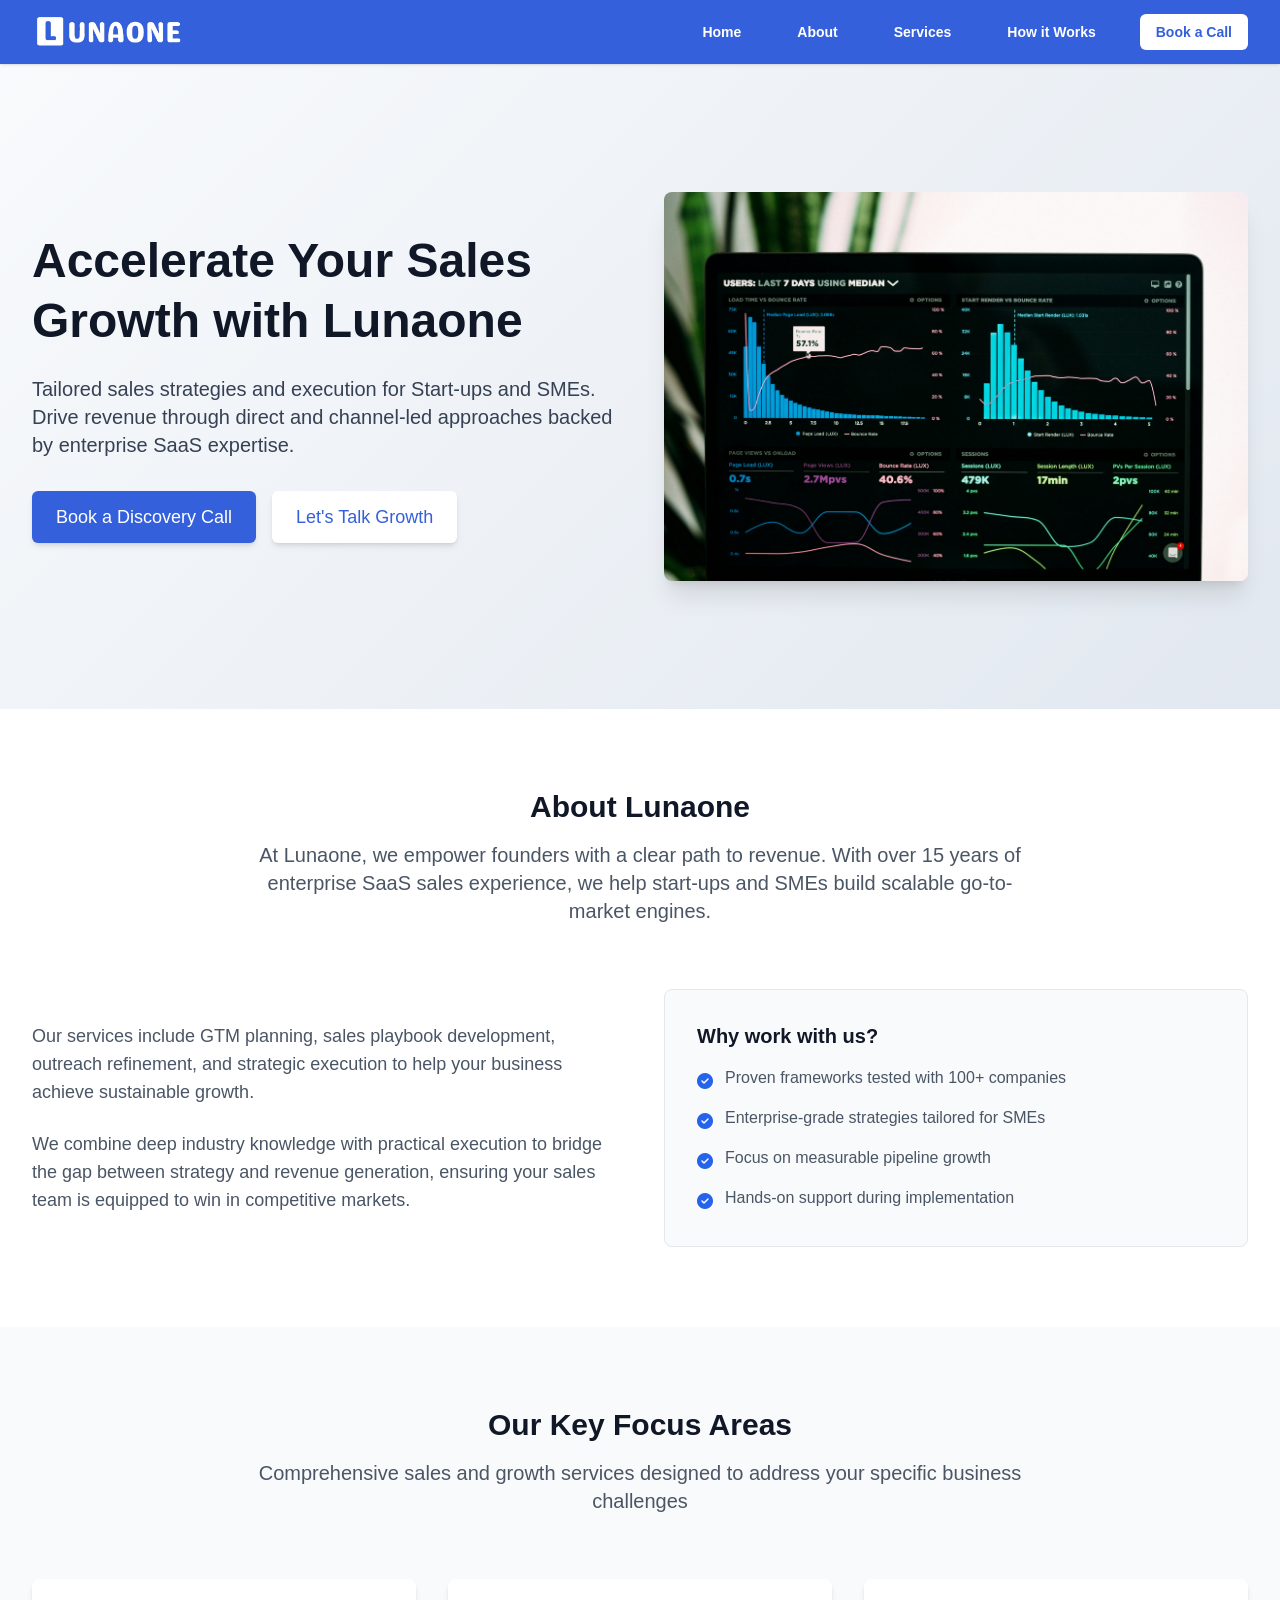
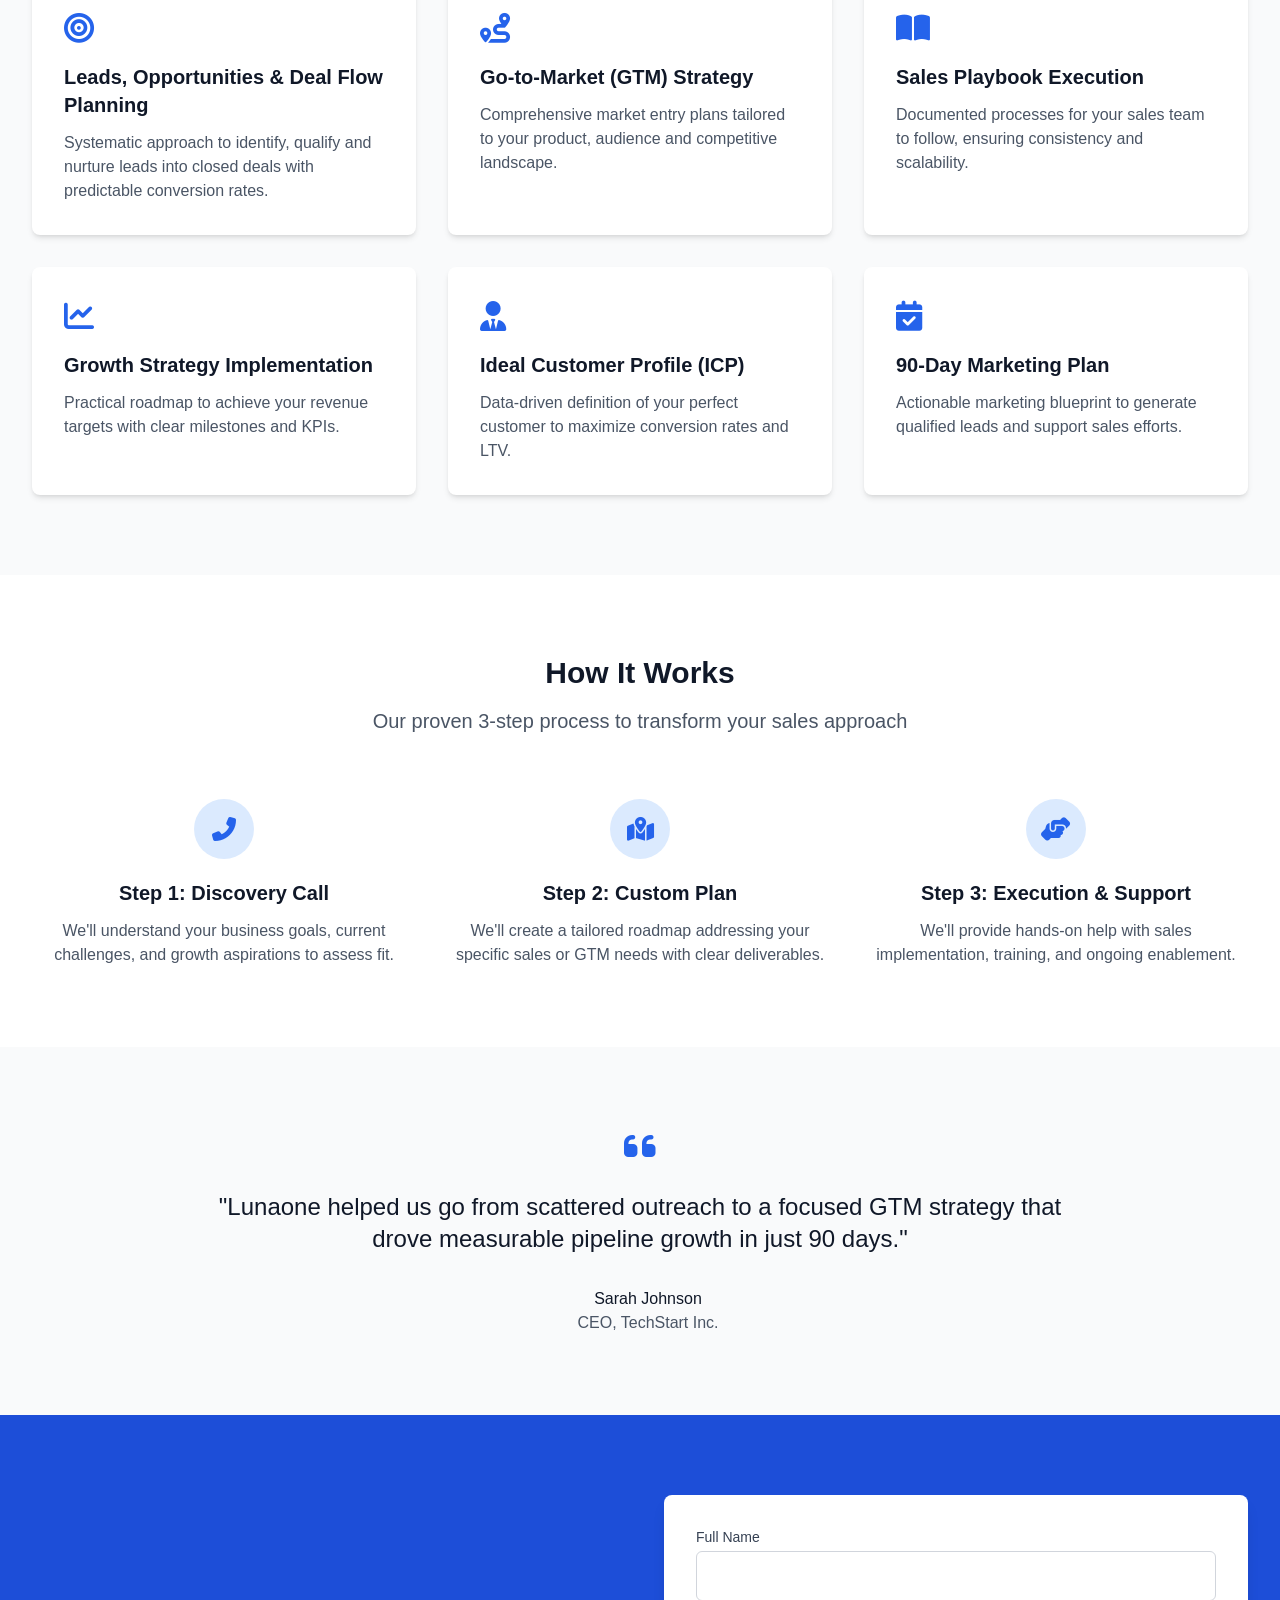
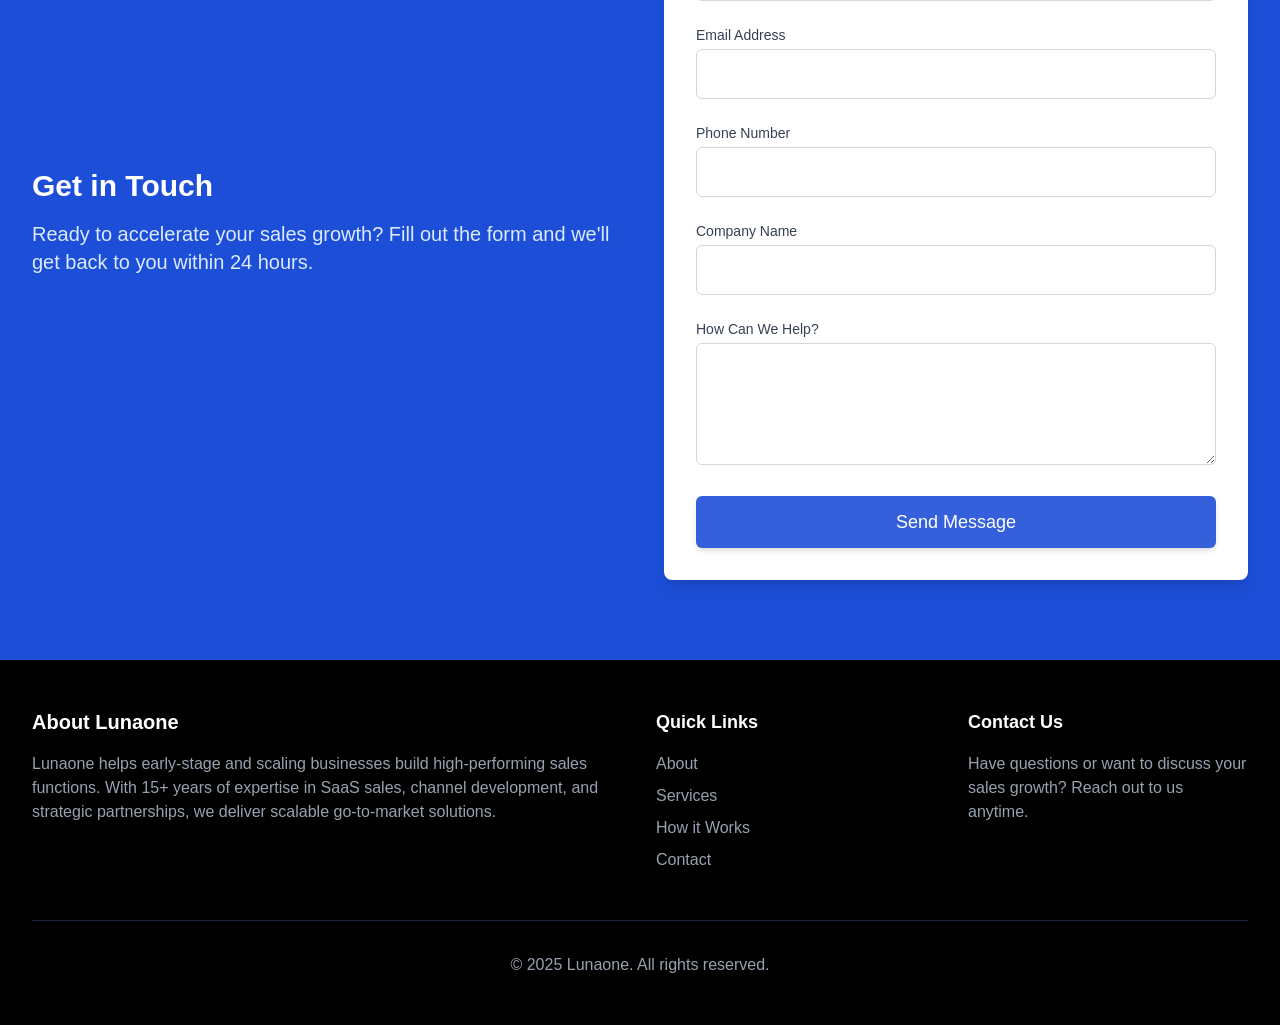
==== index.html @ 6751a5bc "changes" ====
<!DOCTYPE html>
<html lang="en">

<head>
    <meta charset="UTF-8" />
    <meta name="viewport" content="width=device-width, initial-scale=1.0" />
    <title>Lunaone - Sales Growth Consultancy</title>
    <meta property="og:title" content="Lunaone - Accelerate Your Sales Growth" />
    <meta property="og:type" content="website" />
    <meta property="og:url" content="https://lunaone.io/" />
    <meta property="og:image" content="https://lunaone.io/images/hero-image.webp" />
    <meta name="description" content="Lunaone helps start-ups and SMEs accelerate sales growth with tailored strategies and execution. Book a discovery call today!" />
    <meta name="keywords" content="sales growth, consultancy, start-ups, SMEs, go-to-market strategy, sales playbook, lead generation" />
    <meta name="author" content="Lunaone" />
    <link rel="icon" href="/images/favicon.webp" type="image/x-icon" />
    <link rel="apple-touch-icon" href="/images/favicon.webp" />
    <link rel="preconnect" href="https://fonts.googleapis.com" />
    <link rel="stylesheet" href="/css/style.min.css" />
    <link rel="stylesheet" href="https://cdnjs.cloudflare.com/ajax/libs/font-awesome/6.4.0/css/all.min.css" />
</head>

<body class="font-display antialiased text-gray-800">
    <!-- Navigation -->
    <nav class="bg-primary shadow-sm sticky top-0 z-50">
        <div class="max-w-7xl mx-auto px-4 sm:px-6 lg:px-8">
            <div class="flex justify-between h-16">
                <div class="flex items-center">
                    <div class="flex-shrink-0 flex items-center">
                        <a href="/">
                            <img class="h-8 w-auto" src="/images/logo.webp" alt="Lunaone Logo" width="156px" height="40px"/>
                        </a>
                    </div>
                </div>
                <div class="hidden sm:ml-6 sm:flex sm:items-center space-x-8">
                    <a href="/" class="text-white px-3 py-2 text-sm font-bold">Home</a>
                    <a href="#about" class="text-white px-3 py-2 text-sm font-bold">About</a>
                    <a href="#services" class="text-white px-3 py-2 text-sm font-bold">Services</a>
                    <a href="#process" class="text-white px-3 py-2 text-sm font-bold">How it Works</a>
                    <a href="#contact"
                        class="bg-white text-primary px-4 py-2 rounded-md text-sm font-bold transition">Book a Call</a>
                </div>
                <div class="-mr-2 flex items-center sm:hidden">
                    <button type="button"
                        class="inline-flex items-center justify-center p-2 rounded-md text-white focus:outline-none focus:ring-2 focus:ring-inset focus:ring-white"
                        aria-controls="mobile-menu" aria-expanded="false" id="mobile-menu-button">
                        <span class="sr-only">Open main menu</span>
                        <svg class="block h-6 w-6" xmlns="http://www.w3.org/2000/svg" fill="none" viewBox="0 0 24 24"
                            stroke="currentColor" aria-hidden="true">
                            <path stroke-linecap="round" stroke-linejoin="round" stroke-width="2"
                                d="M4 6h16M4 12h16M4 18h16" />
                        </svg>
                    </button>
                </div>
            </div>
        </div>

        <!-- Mobile menu -->
        <div class="sm:hidden hidden" id="mobile-menu">
            <div class="pt-2 pb-3 space-y-1 px-4">
                <a href="/" class="block px-3 py-2 rounded-md text-base font-bold text-white">Home</a>
                <a href="#about" class="block px-3 py-2 rounded-md text-base font-bold text-white">About</a>
                <a href="#services" class="block px-3 py-2 rounded-md text-base font-bold text-white">Services</a>
                <a href="#process" class="block px-3 py-2 rounded-md text-base font-bold text-white">How it Works</a>
                <a href="#contact"
                    class="block w-full text-center bg-white text-primary px-4 py-2 rounded-md text-base font-medium transition mt-2">Book
                    a Call</a>
            </div>
        </div>
    </nav>

    <!-- Hero Section -->
    <section class="hero-gradient py-20 md:py-32">
        <div class="max-w-7xl mx-auto px-4 sm:px-6 lg:px-8">
            <div class="lg:grid lg:grid-cols-2 lg:gap-12 items-center">
                <div class="mb-12 lg:mb-0">
                    <h1 class="text-4xl md:text-5xl font-bold text-gray-900 leading-tight mb-6">
                        Accelerate Your Sales Growth with Lunaone
                    </h1>
                    <p class="text-xl text-gray-700 mb-8">
                        Tailored sales strategies and execution for Start-ups and SMEs.
                        Drive revenue through direct and channel-led approaches backed by
                        enterprise SaaS expertise.
                    </p>
                    <div class="flex flex-col sm:flex-row space-y-4 sm:space-y-0 sm:space-x-4">
                        <a href="#contact"
                            class="bg-primary hover:bg-primary text-white px-6 py-3 rounded-md text-lg font-medium transition shadow-md">Book
                            a Discovery Call</a>
                        <a href="#process"
                            class="bg-white hover:bg-gray-100 text-primary px-6 py-3 rounded-md text-lg font-medium transition shadow-md">Let's
                            Talk Growth</a>
                    </div>
                </div>
                <div class="hidden lg:block">
                    <img src="/images/hero-image.webp" width="600" height="500"
                        alt="Business growth" class="rounded-lg shadow-xl" loading="lazy" />
                </div>
            </div>
        </div>
    </section>

    <!-- About Section -->
    <section id="about" class="py-20 bg-white">
        <div class="max-w-7xl mx-auto px-4 sm:px-6 lg:px-8">
            <div class="text-center mb-16">
                <h2 class="text-3xl font-bold text-gray-900 mb-4">About Lunaone</h2>
                <div class="max-w-3xl mx-auto">
                    <p class="text-xl text-gray-600">
                        At Lunaone, we empower founders with a clear path to revenue. With
                        over 15 years of enterprise SaaS sales experience, we help
                        start-ups and SMEs build scalable go-to-market engines.
                    </p>
                </div>
            </div>

            <div class="grid md:grid-cols-2 gap-12 items-center">
                <div>
                    <p class="text-lg text-gray-600 mb-6">
                        Our services include GTM planning, sales playbook development,
                        outreach refinement, and strategic execution to help your business
                        achieve sustainable growth.
                    </p>
                    <p class="text-lg text-gray-600">
                        We combine deep industry knowledge with practical execution to
                        bridge the gap between strategy and revenue generation, ensuring
                        your sales team is equipped to win in competitive markets.
                    </p>
                </div>
                <div class="bg-gray-50 p-8 rounded-lg border border-gray-200">
                    <h3 class="text-xl font-semibold text-gray-900 mb-4">
                        Why work with us?
                    </h3>
                    <ul class="space-y-3">
                        <li class="flex items-start">
                            <div class="flex-shrink-0 text-primary-600 mt-1">
                                <i class="fas fa-check-circle"></i>
                            </div>
                            <p class="ml-3 text-gray-600">
                                Proven frameworks tested with 100+ companies
                            </p>
                        </li>
                        <li class="flex items-start">
                            <div class="flex-shrink-0 text-primary-600 mt-1">
                                <i class="fas fa-check-circle"></i>
                            </div>
                            <p class="ml-3 text-gray-600">
                                Enterprise-grade strategies tailored for SMEs
                            </p>
                        </li>
                        <li class="flex items-start">
                            <div class="flex-shrink-0 text-primary-600 mt-1">
                                <i class="fas fa-check-circle"></i>
                            </div>
                            <p class="ml-3 text-gray-600">
                                Focus on measurable pipeline growth
                            </p>
                        </li>
                        <li class="flex items-start">
                            <div class="flex-shrink-0 text-primary-600 mt-1">
                                <i class="fas fa-check-circle"></i>
                            </div>
                            <p class="ml-3 text-gray-600">
                                Hands-on support during implementation
                            </p>
                        </li>
                    </ul>
                </div>
            </div>
        </div>
    </section>

    <!-- Services Section -->
    <section id="services" class="py-20 bg-gray-50">
        <div class="max-w-7xl mx-auto px-4 sm:px-6 lg:px-8">
            <div class="text-center mb-16">
                <h2 class="text-3xl font-bold text-gray-900 mb-4">
                    Our Key Focus Areas
                </h2>
                <p class="text-xl text-gray-600 max-w-3xl mx-auto">
                    Comprehensive sales and growth services designed to address your
                    specific business challenges
                </p>
            </div>

            <div class="grid md:grid-cols-2 lg:grid-cols-3 gap-8">
                <!-- Service Card 1 -->
                <div class="bg-white p-8 rounded-lg shadow-md transition duration-300 card-hover">
                    <div class="text-primary-600 text-3xl mb-4">
                        <i class="fas fa-bullseye"></i>
                    </div>
                    <h3 class="text-xl font-semibold text-gray-900 mb-3">
                        Leads, Opportunities & Deal Flow Planning
                    </h3>
                    <p class="text-gray-600">
                        Systematic approach to identify, qualify and nurture leads into
                        closed deals with predictable conversion rates.
                    </p>
                </div>

                <!-- Service Card 2 -->
                <div class="bg-white p-8 rounded-lg shadow-md transition duration-300 card-hover">
                    <div class="text-primary-600 text-3xl mb-4">
                        <i class="fas fa-route"></i>
                    </div>
                    <h3 class="text-xl font-semibold text-gray-900 mb-3">
                        Go-to-Market (GTM) Strategy
                    </h3>
                    <p class="text-gray-600">
                        Comprehensive market entry plans tailored to your product,
                        audience and competitive landscape.
                    </p>
                </div>

                <!-- Service Card 3 -->
                <div class="bg-white p-8 rounded-lg shadow-md transition duration-300 card-hover">
                    <div class="text-primary-600 text-3xl mb-4">
                        <i class="fas fa-book-open"></i>
                    </div>
                    <h3 class="text-xl font-semibold text-gray-900 mb-3">
                        Sales Playbook Execution
                    </h3>
                    <p class="text-gray-600">
                        Documented processes for your sales team to follow, ensuring
                        consistency and scalability.
                    </p>
                </div>

                <!-- Service Card 4 -->
                <div class="bg-white p-8 rounded-lg shadow-md transition duration-300 card-hover">
                    <div class="text-primary-600 text-3xl mb-4">
                        <i class="fas fa-chart-line"></i>
                    </div>
                    <h3 class="text-xl font-semibold text-gray-900 mb-3">
                        Growth Strategy Implementation
                    </h3>
                    <p class="text-gray-600">
                        Practical roadmap to achieve your revenue targets with clear
                        milestones and KPIs.
                    </p>
                </div>

                <!-- Service Card 5 -->
                <div class="bg-white p-8 rounded-lg shadow-md transition duration-300 card-hover">
                    <div class="text-primary-600 text-3xl mb-4">
                        <i class="fas fa-user-tie"></i>
                    </div>
                    <h3 class="text-xl font-semibold text-gray-900 mb-3">
                        Ideal Customer Profile (ICP)
                    </h3>
                    <p class="text-gray-600">
                        Data-driven definition of your perfect customer to maximize
                        conversion rates and LTV.
                    </p>
                </div>

                <!-- Service Card 6 -->
                <div class="bg-white p-8 rounded-lg shadow-md transition duration-300 card-hover">
                    <div class="text-primary-600 text-3xl mb-4">
                        <i class="fas fa-calendar-check"></i>
                    </div>
                    <h3 class="text-xl font-semibold text-gray-900 mb-3">
                        90-Day Marketing Plan
                    </h3>
                    <p class="text-gray-600">
                        Actionable marketing blueprint to generate qualified leads and
                        support sales efforts.
                    </p>
                </div>
            </div>
        </div>
    </section>

    <!-- Process Section -->
    <section id="process" class="py-20 bg-white">
        <div class="max-w-7xl mx-auto px-4 sm:px-6 lg:px-8">
            <div class="text-center mb-16">
                <h2 class="text-3xl font-bold text-gray-900 mb-4">How It Works</h2>
                <p class="text-xl text-gray-600 max-w-3xl mx-auto">
                    Our proven 3-step process to transform your sales approach
                </p>
            </div>

            <div class="grid md:grid-cols-3 gap-8">
                <!-- Step 1 -->
                <div class="text-center">
                    <div class="step-icon bg-primary-100 text-primary-600 mx-auto">
                        <i class="fas fa-phone-alt text-2xl"></i>
                    </div>
                    <h3 class="text-xl font-semibold text-gray-900 mb-3">
                        Step 1: Discovery Call
                    </h3>
                    <p class="text-gray-600">
                        We'll understand your business goals, current challenges, and
                        growth aspirations to assess fit.
                    </p>
                </div>

                <!-- Step 2 -->
                <div class="text-center">
                    <div class="step-icon bg-primary-100 text-primary-600 mx-auto">
                        <i class="fas fa-map-marked-alt text-2xl"></i>
                    </div>
                    <h3 class="text-xl font-semibold text-gray-900 mb-3">
                        Step 2: Custom Plan
                    </h3>
                    <p class="text-gray-600">
                        We'll create a tailored roadmap addressing your specific sales or
                        GTM needs with clear deliverables.
                    </p>
                </div>

                <!-- Step 3 -->
                <div class="text-center">
                    <div class="step-icon bg-primary-100 text-primary-600 mx-auto">
                        <i class="fas fa-hands-helping text-2xl"></i>
                    </div>
                    <h3 class="text-xl font-semibold text-gray-900 mb-3">
                        Step 3: Execution & Support
                    </h3>
                    <p class="text-gray-600">
                        We'll provide hands-on help with sales implementation, training,
                        and ongoing enablement.
                    </p>
                </div>
            </div>
        </div>
    </section>

    <!-- Testimonial Section -->
    <section class="py-20 bg-gray-50">
        <div class="max-w-7xl mx-auto px-4 sm:px-6 lg:px-8">
            <div class="max-w-4xl mx-auto text-center">
                <div class="text-primary-600 text-4xl mb-6">
                    <i class="fas fa-quote-left"></i>
                </div>
                <blockquote class="text-xl md:text-2xl font-medium text-gray-900 mb-8">
                    "Lunaone helped us go from scattered outreach to a focused GTM
                    strategy that drove measurable pipeline growth in just 90 days."
                </blockquote>
                <div class="flex items-center justify-center">
                    <div class="ml-4">
                        <div class="text-base font-medium text-gray-900">
                            Sarah Johnson
                        </div>
                        <div class="text-base text-gray-600">CEO, TechStart Inc.</div>
                    </div>
                </div>
            </div>
        </div>
    </section>

    <!-- Contact Form Section -->
    <section id="contact" class="py-20 bg-primary-700">
        <div class="max-w-7xl mx-auto px-4 sm:px-6 lg:px-8">
            <div class="lg:grid lg:grid-cols-2 lg:gap-12 items-center">
                <div class="mb-12 lg:mb-0">
                    <h2 class="text-3xl font-bold text-white mb-4">Get in Touch</h2>
                    <p class="text-xl text-primary-100 mb-8">
                        Ready to accelerate your sales growth? Fill out the form and we'll
                        get back to you within 24 hours.
                    </p>
                    <!-- Contact Details
                    <div class="space-y-4">
                        <div class="flex items-center">
                            <div class="text-white text-xl mr-4">
                                <i class="fas fa-phone-alt"></i>
                            </div>
                            <div>
                                <p class="text-white font-medium">+1 (555) 123-4567</p>
                            </div>
                        </div>
                        <div class="flex items-center">
                            <div class="text-white text-xl mr-4">
                                <i class="fas fa-envelope"></i>
                            </div>
                            <div>
                                <p class="text-white font-medium">hello@lunaone.com</p>
                            </div>
                        </div>
                        <div class="flex items-center">
                            <div class="text-white text-xl mr-4">
                                <i class="fas fa-map-marker-alt"></i>
                            </div>
                            <div>
                                <p class="text-white font-medium">
                                    123 Business Ave, Suite 200<br />San Francisco, CA 94107
                                </p>
                            </div>
                        </div>
                    </div>
                    -->
                </div>
                <div class="bg-white p-8 rounded-lg shadow-lg">
                    <form id="contactForm" class="space-y-6" action="https://formspree.io/f/{form_id}" method="POST">
                        <div>
                            <label for="name" class="block text-sm font-medium text-gray-700 mb-1">Full Name</label>
                            <input type="text" id="name" name="name" required
                                class="w-full px-4 py-3 rounded-md border border-gray-300 focus:ring-primary focus:border-primary" />
                        </div>
                        
                        <div>
                            <label for="email" class="block text-sm font-medium text-gray-700 mb-1">Email
                                Address</label>
                            <input type="email" id="email" name="email" required
                                class="w-full px-4 py-3 rounded-md border border-gray-300 focus:ring-primary focus:border-primary" />
                        </div>
                        <div>
                            <label for="phone" class="block text-sm font-medium text-gray-700 mb-1">Phone Number</label>
                            <input type="tel" id="phone" name="phone"
                                class="w-full px-4 py-3 rounded-md border border-gray-300 focus:ring-primary focus:border-primary" />
                        </div>
                        <div>
                            <label for="company" class="block text-sm font-medium text-gray-700 mb-1">Company
                                Name</label>
                            <input type="text" id="company" name="company"
                                class="w-full px-4 py-3 rounded-md border border-gray-300 focus:ring-primary focus:border-primary" />
                        </div>
                        <div>
                            <label for="message" class="block text-sm font-medium text-gray-700 mb-1">How Can We
                                Help?</label>
                            <textarea id="message" name="message" rows="4"
                                class="w-full px-4 py-3 rounded-md border border-gray-300 focus:ring-primary focus:border-primary"></textarea>
                        </div>
                        <div>
                            <input type="text" name="_gotcha" style="display:none" />
                            <button type="submit"
                                class="w-full bg-primary hover:bg-primary-600 text-white px-6 py-3 rounded-md text-lg font-medium transition shadow-md">
                                Send Message
                            </button>
                        </div>
                    </form>
                    <div id="formSuccess" class="hidden mt-4 p-4 bg-green-100 text-green-700 rounded-md">
                        Thank you for your message! We'll get back to you soon.
                    </div>
                </div>
            </div>
        </div>
    </section>

    <!-- Footer -->
    <footer class="bg-black text-white py-12">
        <div class="max-w-7xl mx-auto px-4 sm:px-6 lg:px-8">
            <div class="grid grid-cols-1 lg:grid-cols-12 gap-8">
                <!-- First Column - 50% width (6/12 columns) -->
                <div class="lg:col-span-6">
                    <h3 class="text-xl font-bold mb-4">About Lunaone</h3>
                    <p class="text-gray-400 mb-4">
                        Lunaone helps early-stage and scaling businesses build
                        high-performing sales functions. With 15+ years of expertise in
                        SaaS sales, channel development, and strategic partnerships, we
                        deliver scalable go-to-market solutions.
                    </p>
                    <!--- Social Media Links 
                    <div class="flex space-x-4">
                        <a href="#" class="text-gray-400 hover:text-white transition duration-300" title="Follow us on Facebook">
                            <i class="fab fa-facebook-f text-xl"></i>
                        </a>
                        <a href="#" class="text-gray-400 hover:text-white transition duration-300" title="Follow us on Twitter">
                            <i class="fab fa-twitter text-xl"></i>
                        </a>
                        <a href="#" class="text-gray-400 hover:text-white transition duration-300" title="Follow us on Instagram">
                            <i class="fab fa-instagram text-xl"></i>
                        </a>
                        <a href="#" class="text-gray-400 hover:text-white transition duration-300" title="Follow us on LinkedIn">
                            <i class="fab fa-linkedin-in text-xl"></i>
                        </a>
                    </div>
                    -->
                </div>

                <!-- Second Column - 25% width (3/12 columns) -->
                <div class="lg:col-span-3">
                    <h3 class="text-lg font-semibold mb-4">Quick Links</h3>
                    <ul class="space-y-2">
                        <li>
                            <a href="#about" class="text-gray-400 hover:text-white transition">About</a>
                        </li>
                        <li>
                            <a href="#services" class="text-gray-400 hover:text-white transition">Services</a>
                        </li>
                        <li>
                            <a href="#process" class="text-gray-400 hover:text-white transition">
                                How it Works
                            </a>
                        </li>
                        <li>
                            <a href="#contact" class="text-gray-400 hover:text-white transition">Contact</a>
                        </li>
                    </ul>
                </div>

                <!-- Third Column - 25% width (3/12 columns) -->
                <div class="lg:col-span-3">
                    <h3 class="text-lg font-semibold mb-4">Contact Us</h3>
                    <p class="text-gray-400">
                        Have questions or want to discuss your sales growth? Reach out to
                        us anytime.
                    </p>
                    
                </div>
            </div>

            <div class="border-t border-gray-800 mt-12 pt-8 text-center text-gray-400">
                <p>&copy; 2025 Lunaone. All rights reserved.</p>
            </div>
        </div>
    </footer>

    <script src="/js/script.min.js"></script>
</body>

</html>
---- css/style.min.css ----
/*! tailwindcss v4.1.8 | MIT License | https://tailwindcss.com */
@layer properties;@layer theme,base,components,utilities;@layer theme{:root,:host{--font-sans:ui-sans-serif, system-ui, sans-serif, "Apple Color Emoji",
      "Segoe UI Emoji", "Segoe UI Symbol", "Noto Color Emoji";--font-mono:ui-monospace, SFMono-Regular, Menlo, Monaco, Consolas, "Liberation Mono",
      "Courier New", monospace;--color-green-100:oklch(96.2% 0.044 156.743);--color-green-700:oklch(52.7% 0.154 150.069);--color-gray-50:oklch(98.5% 0.002 247.839);--color-gray-100:oklch(96.7% 0.003 264.542);--color-gray-200:oklch(92.8% 0.006 264.531);--color-gray-300:oklch(87.2% 0.01 258.338);--color-gray-400:oklch(70.7% 0.022 261.325);--color-gray-600:oklch(44.6% 0.03 256.802);--color-gray-700:oklch(37.3% 0.034 259.733);--color-gray-800:oklch(27.8% 0.033 256.848);--color-gray-900:oklch(21% 0.034 264.665);--color-black:#000;--color-white:#fff;--spacing:0.25rem;--container-3xl:48rem;--container-4xl:56rem;--container-7xl:80rem;--text-sm:0.875rem;--text-sm--line-height:calc(1.25 / 0.875);--text-base:1rem;--text-base--line-height:calc(1.5 / 1);--text-lg:1.125rem;--text-lg--line-height:calc(1.75 / 1.125);--text-xl:1.25rem;--text-xl--line-height:calc(1.75 / 1.25);--text-2xl:1.5rem;--text-2xl--line-height:calc(2 / 1.5);--text-3xl:1.875rem;--text-3xl--line-height:calc(2.25 / 1.875);--text-4xl:2.25rem;--text-4xl--line-height:calc(2.5 / 2.25);--text-5xl:3rem;--text-5xl--line-height:1;--font-weight-medium:500;--font-weight-semibold:600;--font-weight-bold:700;--leading-tight:1.25;--radius-md:0.375rem;--radius-lg:0.5rem;--default-transition-duration:150ms;--default-transition-timing-function:cubic-bezier(0.4, 0, 0.2, 1);--default-font-family:var(--font-sans);--default-mono-font-family:var(--font-mono);--color-primary:#3460dc;--color-primary-100:#dbeafe;--color-primary-600:#2563eb;--color-primary-700:#1d4ed8;--font-display:Helvetica, Arial, sans-serif}}@layer base{*,::after,::before,::backdrop,::file-selector-button{box-sizing:border-box;margin:0;padding:0;border:0 solid}html,:host{line-height:1.5;-webkit-text-size-adjust:100%;tab-size:4;font-family:var(--default-font-family,ui-sans-serif,system-ui,sans-serif,"Apple Color Emoji","Segoe UI Emoji","Segoe UI Symbol","Noto Color Emoji");font-feature-settings:var(--default-font-feature-settings,normal);font-variation-settings:var(--default-font-variation-settings,normal);-webkit-tap-highlight-color:#fff0}hr{height:0;color:inherit;border-top-width:1px}abbr:where([title]){-webkit-text-decoration:underline dotted;text-decoration:underline dotted}h1,h2,h3,h4,h5,h6{font-size:inherit;font-weight:inherit}a{color:inherit;-webkit-text-decoration:inherit;text-decoration:inherit}b,strong{font-weight:bolder}code,kbd,samp,pre{font-family:var(--default-mono-font-family,ui-monospace,SFMono-Regular,Menlo,Monaco,Consolas,"Liberation Mono","Courier New",monospace);font-feature-settings:var(--default-mono-font-feature-settings,normal);font-variation-settings:var(--default-mono-font-variation-settings,normal);font-size:1em}small{font-size:80%}sub,sup{font-size:75%;line-height:0;position:relative;vertical-align:baseline}sub{bottom:-.25em}sup{top:-.5em}table{text-indent:0;border-color:inherit;border-collapse:collapse}:-moz-focusring{outline:auto}progress{vertical-align:baseline}summary{display:list-item}ol,ul,menu{list-style:none}img,svg,video,canvas,audio,iframe,embed,object{display:block;vertical-align:middle}img,video{max-width:100%;height:auto}button,input,select,optgroup,textarea,::file-selector-button{font:inherit;font-feature-settings:inherit;font-variation-settings:inherit;letter-spacing:inherit;color:inherit;border-radius:0;background-color:#fff0;opacity:1}:where(select:is([multiple],[size])) optgroup{font-weight:bolder}:where(select:is([multiple],[size])) optgroup option{padding-inline-start:20px}::file-selector-button{margin-inline-end:4px}::placeholder{opacity:1}@supports (not (-webkit-appearance:-apple-pay-button)) or (contain-intrinsic-size:1px){::placeholder{color:currentcolor;@supports (color:color-mix(in lab,red,red)){color:color-mix(in oklab,currentcolor 50%,transparent)}}}textarea{resize:vertical}::-webkit-search-decoration{-webkit-appearance:none}::-webkit-date-and-time-value{min-height:1lh;text-align:inherit}::-webkit-datetime-edit{display:inline-flex}::-webkit-datetime-edit-fields-wrapper{padding:0}::-webkit-datetime-edit,::-webkit-datetime-edit-year-field,::-webkit-datetime-edit-month-field,::-webkit-datetime-edit-day-field,::-webkit-datetime-edit-hour-field,::-webkit-datetime-edit-minute-field,::-webkit-datetime-edit-second-field,::-webkit-datetime-edit-millisecond-field,::-webkit-datetime-edit-meridiem-field{padding-block:0}:-moz-ui-invalid{box-shadow:none}button,input:where([type="button"],[type="reset"],[type="submit"]),::file-selector-button{appearance:button}::-webkit-inner-spin-button,::-webkit-outer-spin-button{height:auto}[hidden]:where(:not([hidden="until-found"])){display:none!important}}@layer utilities{.sr-only{position:absolute;width:1px;height:1px;padding:0;margin:-1px;overflow:hidden;clip:rect(0,0,0,0);white-space:nowrap;border-width:0}.static{position:static}.sticky{position:sticky}.top-0{top:calc(var(--spacing) * 0)}.z-50{z-index:50}.mx-auto{margin-inline:auto}.mt-1{margin-top:calc(var(--spacing) * 1)}.mt-2{margin-top:calc(var(--spacing) * 2)}.mt-4{margin-top:calc(var(--spacing) * 4)}.mt-12{margin-top:calc(var(--spacing) * 12)}.-mr-2{margin-right:calc(var(--spacing) * -2)}.mr-4{margin-right:calc(var(--spacing) * 4)}.mb-1{margin-bottom:calc(var(--spacing) * 1)}.mb-3{margin-bottom:calc(var(--spacing) * 3)}.mb-4{margin-bottom:calc(var(--spacing) * 4)}.mb-6{margin-bottom:calc(var(--spacing) * 6)}.mb-8{margin-bottom:calc(var(--spacing) * 8)}.mb-12{margin-bottom:calc(var(--spacing) * 12)}.mb-16{margin-bottom:calc(var(--spacing) * 16)}.ml-3{margin-left:calc(var(--spacing) * 3)}.ml-4{margin-left:calc(var(--spacing) * 4)}.block{display:block}.flex{display:flex}.grid{display:grid}.hidden{display:none}.inline-flex{display:inline-flex}.h-6{height:calc(var(--spacing) * 6)}.h-16{height:calc(var(--spacing) * 16)}.w-6{width:calc(var(--spacing) * 6)}.w-full{width:100%}.max-w-3xl{max-width:var(--container-3xl)}.max-w-4xl{max-width:var(--container-4xl)}.max-w-7xl{max-width:var(--container-7xl)}.flex-shrink-0{flex-shrink:0}.transform{transform:var(--tw-rotate-x,) var(--tw-rotate-y,) var(--tw-rotate-z,) var(--tw-skew-x,) var(--tw-skew-y,)}.grid-cols-1{grid-template-columns:repeat(1,minmax(0,1fr))}.flex-col{flex-direction:column}.items-center{align-items:center}.items-start{align-items:flex-start}.justify-between{justify-content:space-between}.justify-center{justify-content:center}.gap-8{gap:calc(var(--spacing) * 8)}.gap-12{gap:calc(var(--spacing) * 12)}.space-y-1{:where(&>:not(:last-child)){--tw-space-y-reverse:0;margin-block-start:calc(calc(var(--spacing) * 1) * var(--tw-space-y-reverse));margin-block-end:calc(calc(var(--spacing) * 1) * calc(1 - var(--tw-space-y-reverse)))}}.space-y-2{:where(&>:not(:last-child)){--tw-space-y-reverse:0;margin-block-start:calc(calc(var(--spacing) * 2) * var(--tw-space-y-reverse));margin-block-end:calc(calc(var(--spacing) * 2) * calc(1 - var(--tw-space-y-reverse)))}}.space-y-3{:where(&>:not(:last-child)){--tw-space-y-reverse:0;margin-block-start:calc(calc(var(--spacing) * 3) * var(--tw-space-y-reverse));margin-block-end:calc(calc(var(--spacing) * 3) * calc(1 - var(--tw-space-y-reverse)))}}.space-y-4{:where(&>:not(:last-child)){--tw-space-y-reverse:0;margin-block-start:calc(calc(var(--spacing) * 4) * var(--tw-space-y-reverse));margin-block-end:calc(calc(var(--spacing) * 4) * calc(1 - var(--tw-space-y-reverse)))}}.space-y-6{:where(&>:not(:last-child)){--tw-space-y-reverse:0;margin-block-start:calc(calc(var(--spacing) * 6) * var(--tw-space-y-reverse));margin-block-end:calc(calc(var(--spacing) * 6) * calc(1 - var(--tw-space-y-reverse)))}}.space-x-4{:where(&>:not(:last-child)){--tw-space-x-reverse:0;margin-inline-start:calc(calc(var(--spacing) * 4) * var(--tw-space-x-reverse));margin-inline-end:calc(calc(var(--spacing) * 4) * calc(1 - var(--tw-space-x-reverse)))}}.space-x-8{:where(&>:not(:last-child)){--tw-space-x-reverse:0;margin-inline-start:calc(calc(var(--spacing) * 8) * var(--tw-space-x-reverse));margin-inline-end:calc(calc(var(--spacing) * 8) * calc(1 - var(--tw-space-x-reverse)))}}.rounded-lg{border-radius:var(--radius-lg)}.rounded-md{border-radius:var(--radius-md)}.border{border-style:var(--tw-border-style);border-width:1px}.border-t{border-top-style:var(--tw-border-style);border-top-width:1px}.border-gray-200{border-color:var(--color-gray-200)}.border-gray-300{border-color:var(--color-gray-300)}.border-gray-800{border-color:var(--color-gray-800)}.bg-black{background-color:var(--color-black)}.bg-gray-50{background-color:var(--color-gray-50)}.bg-green-100{background-color:var(--color-green-100)}.bg-primary{background-color:var(--color-primary)}.bg-primary-100{background-color:var(--color-primary-100)}.bg-primary-700{background-color:var(--color-primary-700)}.bg-white{background-color:var(--color-white)}.p-2{padding:calc(var(--spacing) * 2)}.p-4{padding:calc(var(--spacing) * 4)}.p-8{padding:calc(var(--spacing) * 8)}.px-3{padding-inline:calc(var(--spacing) * 3)}.px-4{padding-inline:calc(var(--spacing) * 4)}.px-6{padding-inline:calc(var(--spacing) * 6)}.py-2{padding-block:calc(var(--spacing) * 2)}.py-3{padding-block:calc(var(--spacing) * 3)}.py-12{padding-block:calc(var(--spacing) * 12)}.py-20{padding-block:calc(var(--spacing) * 20)}.pt-2{padding-top:calc(var(--spacing) * 2)}.pt-8{padding-top:calc(var(--spacing) * 8)}.pb-3{padding-bottom:calc(var(--spacing) * 3)}.text-center{text-align:center}.font-display{font-family:var(--font-display)}.text-2xl{font-size:var(--text-2xl);line-height:var(--tw-leading,var(--text-2xl--line-height))}.text-3xl{font-size:var(--text-3xl);line-height:var(--tw-leading,var(--text-3xl--line-height))}.text-4xl{font-size:var(--text-4xl);line-height:var(--tw-leading,var(--text-4xl--line-height))}.text-base{font-size:var(--text-base);line-height:var(--tw-leading,var(--text-base--line-height))}.text-lg{font-size:var(--text-lg);line-height:var(--tw-leading,var(--text-lg--line-height))}.text-sm{font-size:var(--text-sm);line-height:var(--tw-leading,var(--text-sm--line-height))}.text-xl{font-size:var(--text-xl);line-height:var(--tw-leading,var(--text-xl--line-height))}.leading-tight{--tw-leading:var(--leading-tight);line-height:var(--leading-tight)}.font-bold{--tw-font-weight:var(--font-weight-bold);font-weight:var(--font-weight-bold)}.font-medium{--tw-font-weight:var(--font-weight-medium);font-weight:var(--font-weight-medium)}.font-semibold{--tw-font-weight:var(--font-weight-semibold);font-weight:var(--font-weight-semibold)}.text-gray-400{color:var(--color-gray-400)}.text-gray-600{color:var(--color-gray-600)}.text-gray-700{color:var(--color-gray-700)}.text-gray-800{color:var(--color-gray-800)}.text-gray-900{color:var(--color-gray-900)}.text-green-700{color:var(--color-green-700)}.text-primary{color:var(--color-primary)}.text-primary-100{color:var(--color-primary-100)}.text-primary-600{color:var(--color-primary-600)}.text-white{color:var(--color-white)}.antialiased{-webkit-font-smoothing:antialiased;-moz-osx-font-smoothing:grayscale}.shadow-lg{--tw-shadow:0 10px 15px -3px var(--tw-shadow-color, rgb(0 0 0 / 0.1)), 0 4px 6px -4px var(--tw-shadow-color, rgb(0 0 0 / 0.1));box-shadow:var(--tw-inset-shadow),var(--tw-inset-ring-shadow),var(--tw-ring-offset-shadow),var(--tw-ring-shadow),var(--tw-shadow)}.shadow-md{--tw-shadow:0 4px 6px -1px var(--tw-shadow-color, rgb(0 0 0 / 0.1)), 0 2px 4px -2px var(--tw-shadow-color, rgb(0 0 0 / 0.1));box-shadow:var(--tw-inset-shadow),var(--tw-inset-ring-shadow),var(--tw-ring-offset-shadow),var(--tw-ring-shadow),var(--tw-shadow)}.shadow-sm{--tw-shadow:0 1px 3px 0 var(--tw-shadow-color, rgb(0 0 0 / 0.1)), 0 1px 2px -1px var(--tw-shadow-color, rgb(0 0 0 / 0.1));box-shadow:var(--tw-inset-shadow),var(--tw-inset-ring-shadow),var(--tw-ring-offset-shadow),var(--tw-ring-shadow),var(--tw-shadow)}.shadow-xl{--tw-shadow:0 20px 25px -5px var(--tw-shadow-color, rgb(0 0 0 / 0.1)), 0 8px 10px -6px var(--tw-shadow-color, rgb(0 0 0 / 0.1));box-shadow:var(--tw-inset-shadow),var(--tw-inset-ring-shadow),var(--tw-ring-offset-shadow),var(--tw-ring-shadow),var(--tw-shadow)}.transition{transition-property:color,background-color,border-color,outline-color,text-decoration-color,fill,stroke,--tw-gradient-from,--tw-gradient-via,--tw-gradient-to,opacity,box-shadow,transform,translate,scale,rotate,filter,-webkit-backdrop-filter,backdrop-filter,display,visibility,content-visibility,overlay,pointer-events;transition-timing-function:var(--tw-ease,var(--default-transition-timing-function));transition-duration:var(--tw-duration,var(--default-transition-duration))}.duration-300{--tw-duration:300ms;transition-duration:300ms}.hover\:bg-gray-100{&:hover{@media (hover:hover){background-color:var(--color-gray-100)}}}.hover\:bg-primary{&:hover{@media (hover:hover){background-color:var(--color-primary)}}}.hover\:bg-primary-600{&:hover{@media (hover:hover){background-color:var(--color-primary-600)}}}.hover\:text-white{&:hover{@media (hover:hover){color:var(--color-white)}}}.focus\:border-primary{&:focus{border-color:var(--color-primary)}}.focus\:ring-2{&:focus{--tw-ring-shadow:var(--tw-ring-inset,) 0 0 0 calc(2px + var(--tw-ring-offset-width)) var(--tw-ring-color, currentcolor);box-shadow:var(--tw-inset-shadow),var(--tw-inset-ring-shadow),var(--tw-ring-offset-shadow),var(--tw-ring-shadow),var(--tw-shadow)}}.focus\:ring-primary{&:focus{--tw-ring-color:var(--color-primary)}}.focus\:ring-white{&:focus{--tw-ring-color:var(--color-white)}}.focus\:outline-none{&:focus{--tw-outline-style:none;outline-style:none}}.focus\:ring-inset{&:focus{--tw-ring-inset:inset}}.sm\:ml-6{@media (width>=40rem){margin-left:calc(var(--spacing) * 6)}}.sm\:flex{@media (width>=40rem){display:flex}}.sm\:hidden{@media (width>=40rem){display:none}}.sm\:flex-row{@media (width>=40rem){flex-direction:row}}.sm\:items-center{@media (width>=40rem){align-items:center}}.sm\:space-y-0{@media (width>=40rem){:where(&>:not(:last-child)){--tw-space-y-reverse:0;margin-block-start:calc(calc(var(--spacing) * 0) * var(--tw-space-y-reverse));margin-block-end:calc(calc(var(--spacing) * 0) * calc(1 - var(--tw-space-y-reverse)))}}}.sm\:space-x-4{@media (width>=40rem){:where(&>:not(:last-child)){--tw-space-x-reverse:0;margin-inline-start:calc(calc(var(--spacing) * 4) * var(--tw-space-x-reverse));margin-inline-end:calc(calc(var(--spacing) * 4) * calc(1 - var(--tw-space-x-reverse)))}}}.sm\:px-6{@media (width>=40rem){padding-inline:calc(var(--spacing) * 6)}}.md\:grid-cols-2{@media (width>=48rem){grid-template-columns:repeat(2,minmax(0,1fr))}}.md\:grid-cols-3{@media (width>=48rem){grid-template-columns:repeat(3,minmax(0,1fr))}}.md\:py-32{@media (width>=48rem){padding-block:calc(var(--spacing) * 32)}}.md\:text-2xl{@media (width>=48rem){font-size:var(--text-2xl);line-height:var(--tw-leading,var(--text-2xl--line-height))}}.md\:text-5xl{@media (width>=48rem){font-size:var(--text-5xl);line-height:var(--tw-leading,var(--text-5xl--line-height))}}.lg\:col-span-3{@media (width>=64rem){grid-column:span 3 / span 3}}.lg\:col-span-6{@media (width>=64rem){grid-column:span 6 / span 6}}.lg\:mb-0{@media (width>=64rem){margin-bottom:calc(var(--spacing) * 0)}}.lg\:block{@media (width>=64rem){display:block}}.lg\:grid{@media (width>=64rem){display:grid}}.lg\:grid-cols-2{@media (width>=64rem){grid-template-columns:repeat(2,minmax(0,1fr))}}.lg\:grid-cols-3{@media (width>=64rem){grid-template-columns:repeat(3,minmax(0,1fr))}}.lg\:grid-cols-12{@media (width>=64rem){grid-template-columns:repeat(12,minmax(0,1fr))}}.lg\:gap-12{@media (width>=64rem){gap:calc(var(--spacing) * 12)}}.lg\:px-8{@media (width>=64rem){padding-inline:calc(var(--spacing) * 8)}}}.hero-gradient{background:linear-gradient(135deg,#f8fafc 0%,#e2e8f0 100%)}.step-icon{width:60px;height:60px;border-radius:50%;display:flex;align-items:center;justify-content:center;margin-bottom:20px}.card-hover:hover{transform:translateY(-5px);box-shadow:0 10px 20px rgb(0 0 0 / .1)}@property --tw-rotate-x{syntax:"*";inherits:false}@property --tw-rotate-y{syntax:"*";inherits:false}@property --tw-rotate-z{syntax:"*";inherits:false}@property --tw-skew-x{syntax:"*";inherits:false}@property --tw-skew-y{syntax:"*";inherits:false}@property --tw-space-y-reverse{syntax:"*";inherits:false;initial-value:0}@property --tw-space-x-reverse{syntax:"*";inherits:false;initial-value:0}@property --tw-border-style{syntax:"*";inherits:false;initial-value:solid}@property --tw-leading{syntax:"*";inherits:false}@property --tw-font-weight{syntax:"*";inherits:false}@property --tw-shadow{syntax:"*";inherits:false;initial-value:0 0 #0000}@property --tw-shadow-color{syntax:"*";inherits:false}@property --tw-shadow-alpha{syntax:"<percentage>";inherits:false;initial-value:100%}@property --tw-inset-shadow{syntax:"*";inherits:false;initial-value:0 0 #0000}@property --tw-inset-shadow-color{syntax:"*";inherits:false}@property --tw-inset-shadow-alpha{syntax:"<percentage>";inherits:false;initial-value:100%}@property --tw-ring-color{syntax:"*";inherits:false}@property --tw-ring-shadow{syntax:"*";inherits:false;initial-value:0 0 #0000}@property --tw-inset-ring-color{syntax:"*";inherits:false}@property --tw-inset-ring-shadow{syntax:"*";inherits:false;initial-value:0 0 #0000}@property --tw-ring-inset{syntax:"*";inherits:false}@property --tw-ring-offset-width{syntax:"<length>";inherits:false;initial-value:0}@property --tw-ring-offset-color{syntax:"*";inherits:false;initial-value:#fff}@property --tw-ring-offset-shadow{syntax:"*";inherits:false;initial-value:0 0 #0000}@property --tw-duration{syntax:"*";inherits:false}@layer properties{@supports ((-webkit-hyphens:none) and (not (margin-trim:inline))) or ((-moz-orient:inline) and (not (color:rgb(from red r g b)))){*,::before,::after,::backdrop{--tw-rotate-x:initial;--tw-rotate-y:initial;--tw-rotate-z:initial;--tw-skew-x:initial;--tw-skew-y:initial;--tw-space-y-reverse:0;--tw-space-x-reverse:0;--tw-border-style:solid;--tw-leading:initial;--tw-font-weight:initial;--tw-shadow:0 0 #0000;--tw-shadow-color:initial;--tw-shadow-alpha:100%;--tw-inset-shadow:0 0 #0000;--tw-inset-shadow-color:initial;--tw-inset-shadow-alpha:100%;--tw-ring-color:initial;--tw-ring-shadow:0 0 #0000;--tw-inset-ring-color:initial;--tw-inset-ring-shadow:0 0 #0000;--tw-ring-inset:initial;--tw-ring-offset-width:0px;--tw-ring-offset-color:#fff;--tw-ring-offset-shadow:0 0 #0000;--tw-duration:initial}}}
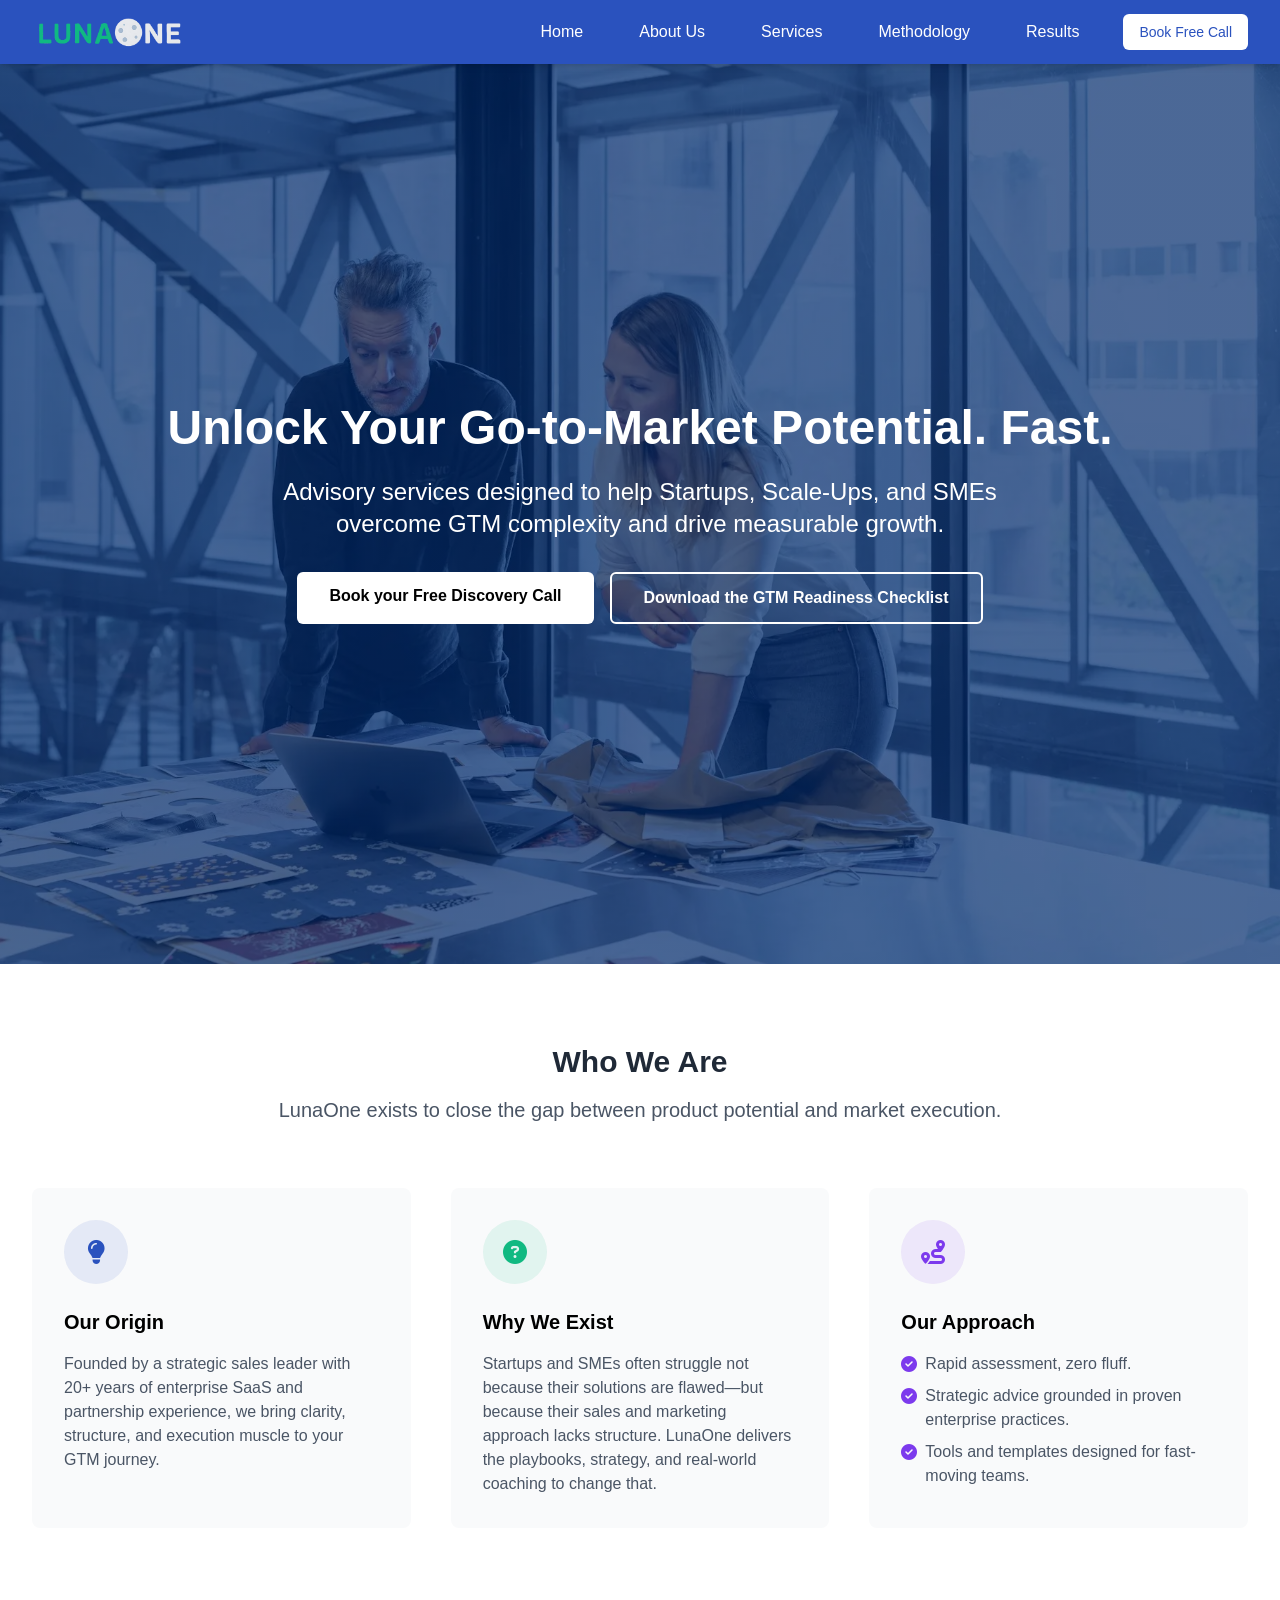
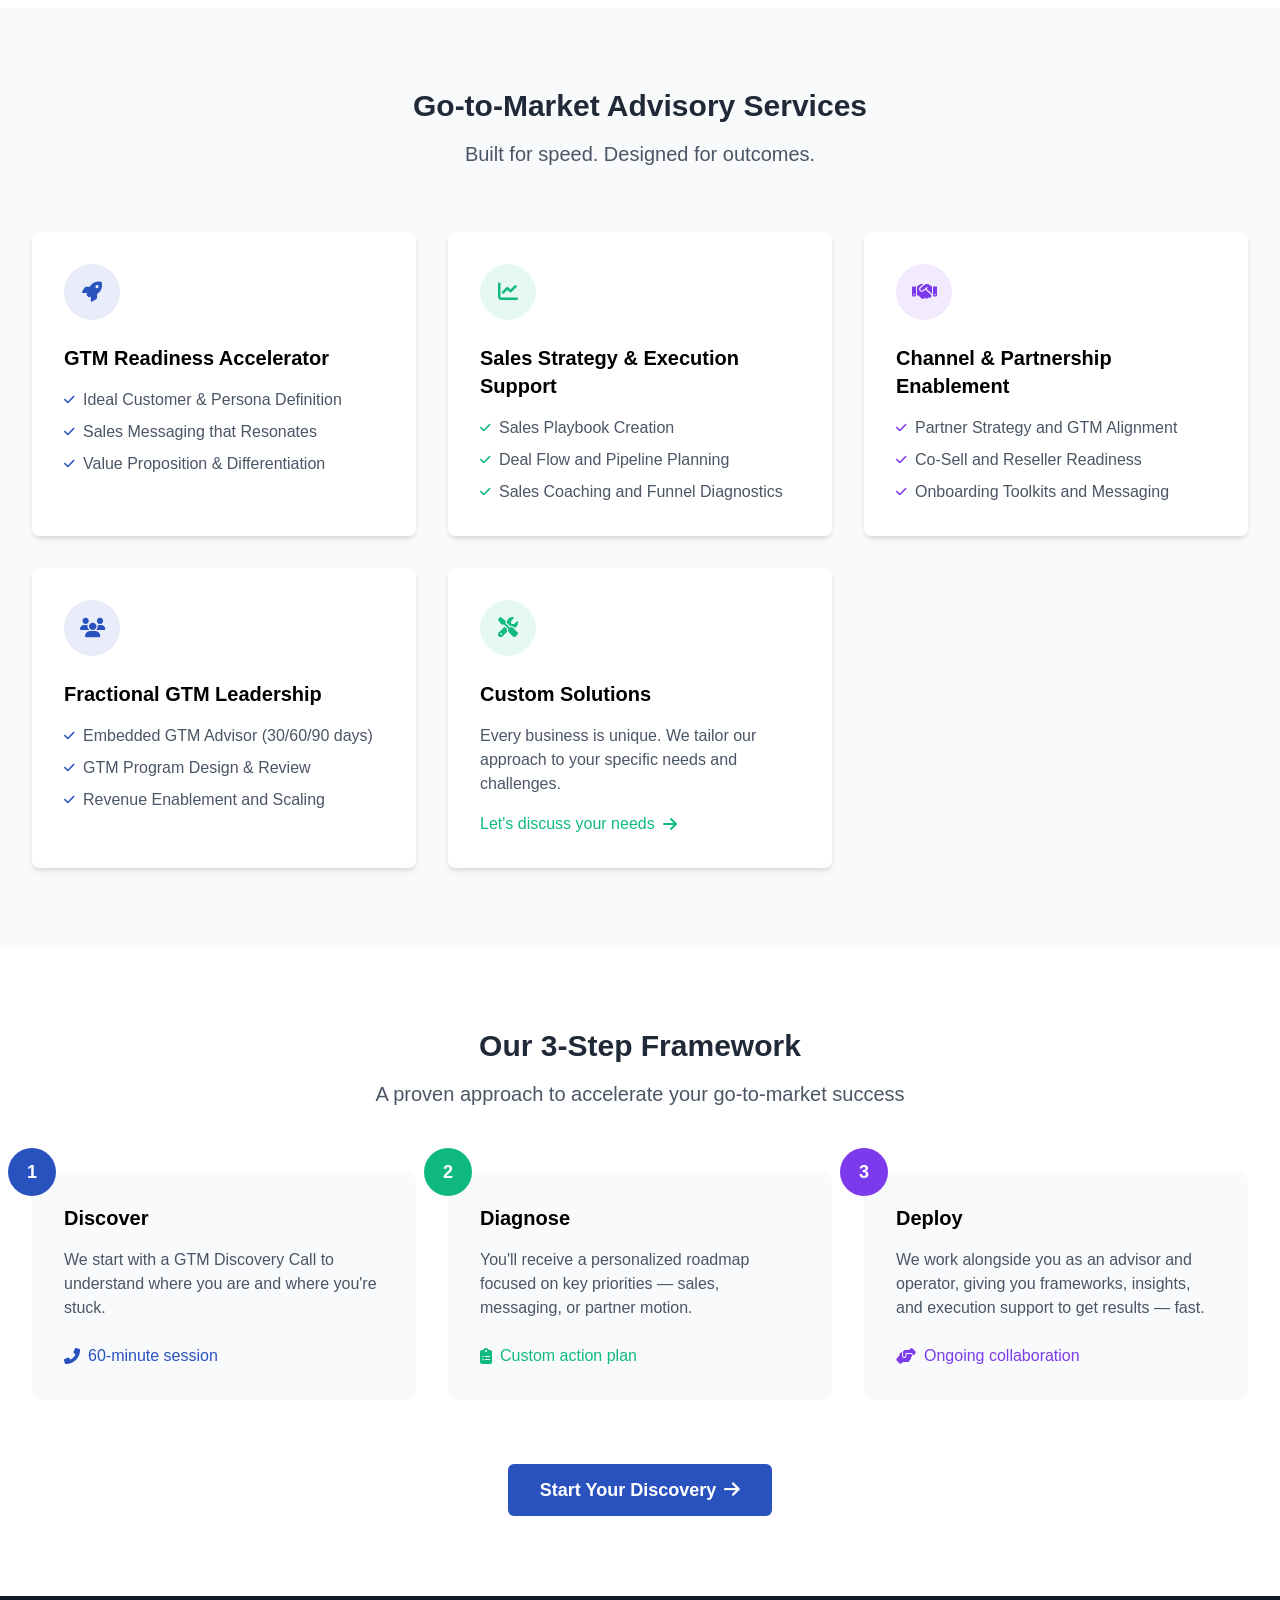
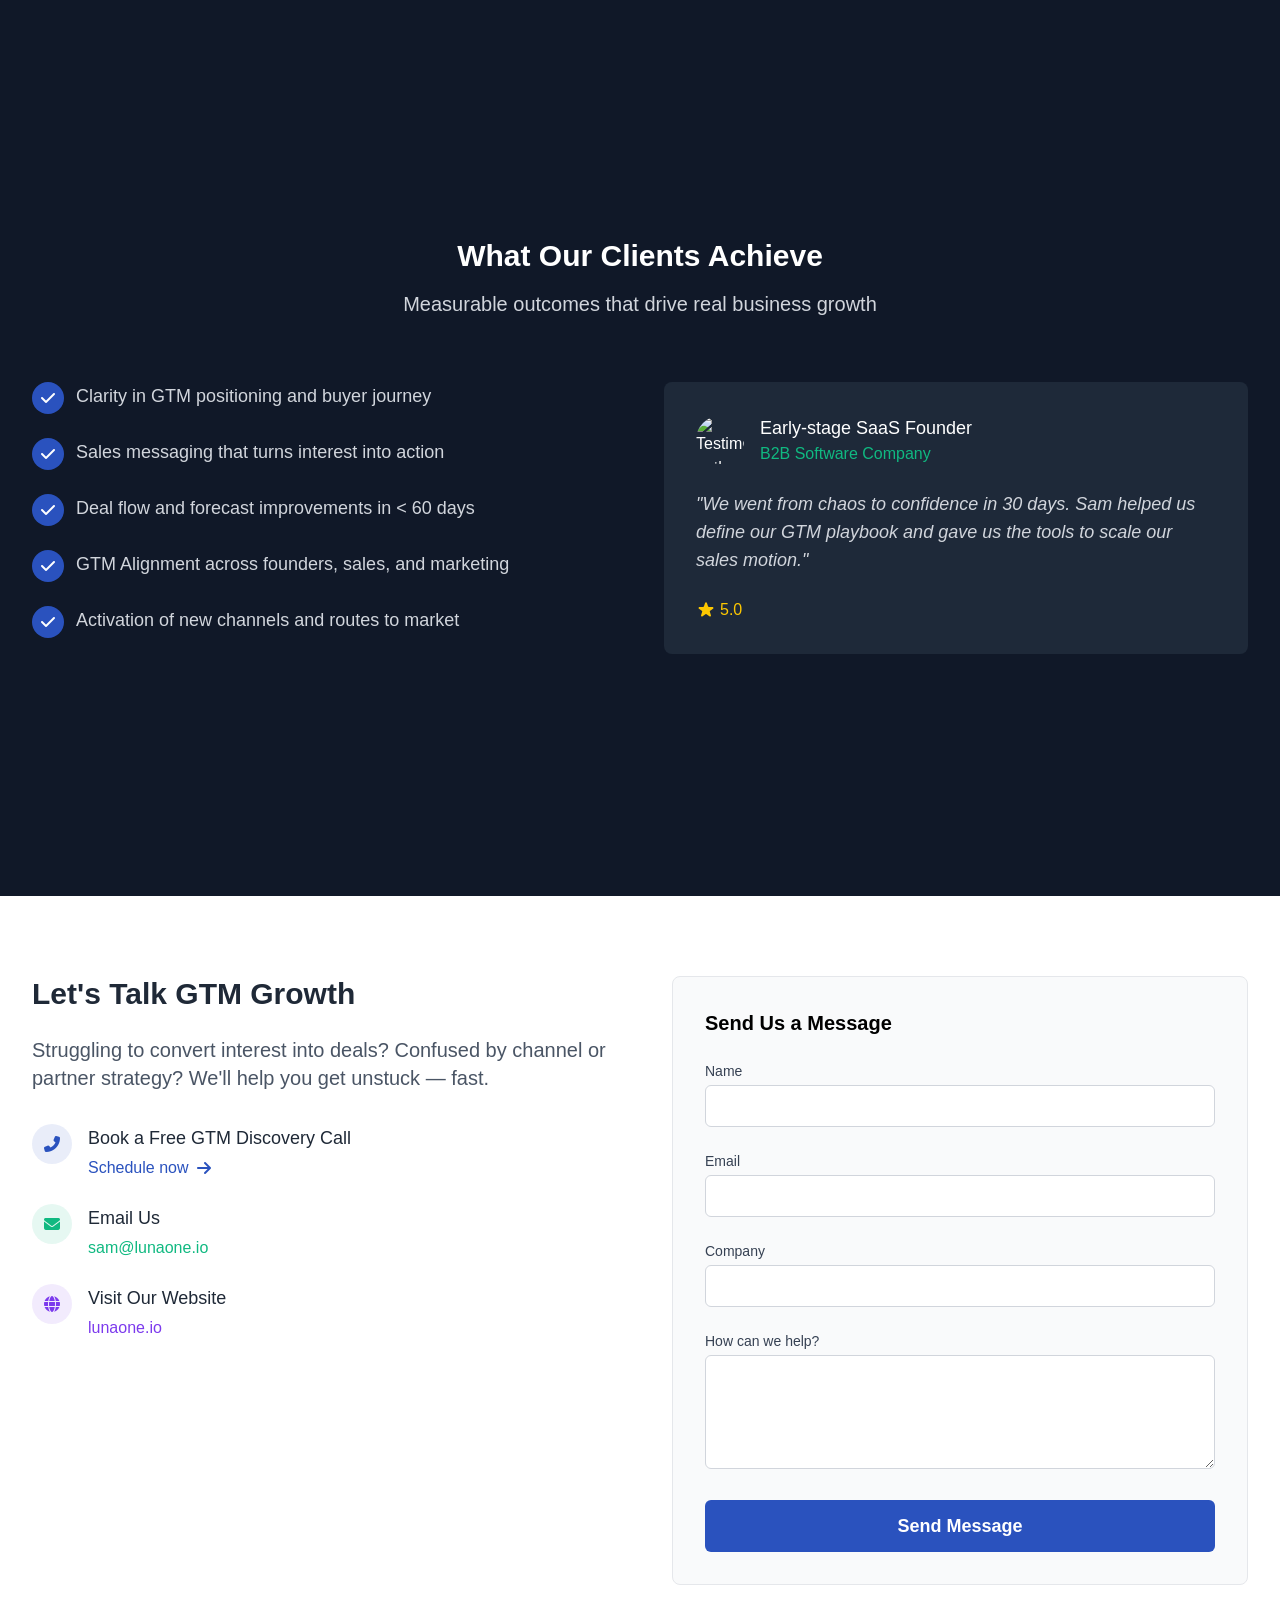
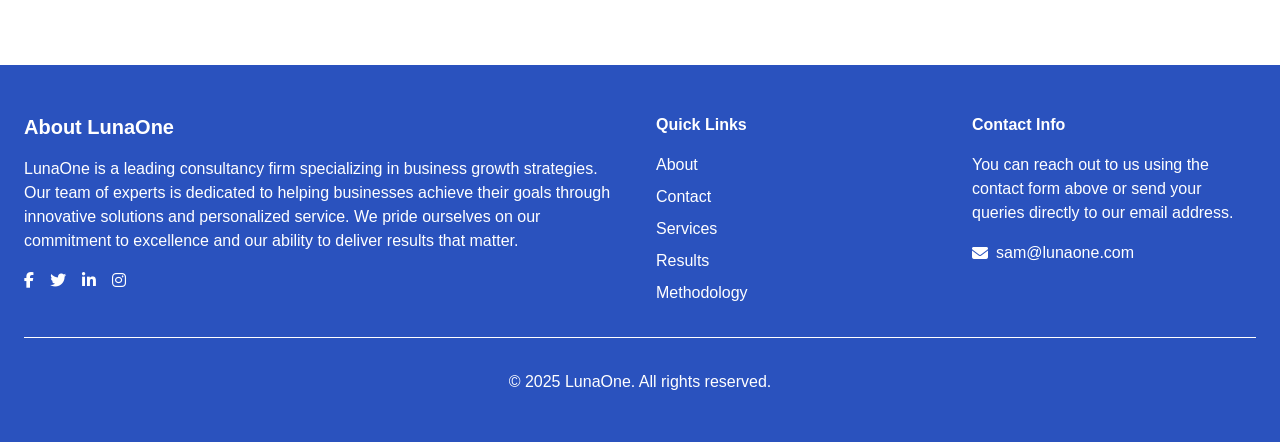
==== commit ecd3d51c: "changes" ====
--- a/index.html
+++ b/index.html
@@ -1,511 +1,490 @@
 <!DOCTYPE html>
 <html lang="en">
-
-<head>
+  <head>
     <meta charset="UTF-8" />
     <meta name="viewport" content="width=device-width, initial-scale=1.0" />
-    <title>Lunaone - Sales Growth Consultancy</title>
-    <meta property="og:title" content="Lunaone - Accelerate Your Sales Growth" />
-    <meta property="og:type" content="website" />
-    <meta property="og:url" content="https://lunaone.io/" />
-    <meta property="og:image" content="https://lunaone.io/images/hero-image.webp" />
-    <meta name="description" content="Lunaone helps start-ups and SMEs accelerate sales growth with tailored strategies and execution. Book a discovery call today!" />
-    <meta name="keywords" content="sales growth, consultancy, start-ups, SMEs, go-to-market strategy, sales playbook, lead generation" />
+    <title>LunaOne - Go-to-Market Advisory Services</title>
+    <meta name="description" content="LunaOne provides go-to-market advisory services for startups, scale-ups, and SMEs to accelerate growth and overcome GTM complexity." />
+    <meta name="keywords" content="lunaone" />
     <meta name="author" content="Lunaone" />
-    <link rel="icon" href="/images/favicon.webp" type="image/x-icon" />
-    <link rel="apple-touch-icon" href="/images/favicon.webp" />
-    <link rel="preconnect" href="https://fonts.googleapis.com" />
-    <link rel="stylesheet" href="/css/style.min.css" />
+    <link rel="icon" href="/assets/img/favicon-lunaone.webp" type="image/x-icon" />
+    <link rel="stylesheet" href="/assets/css/style.css">
     <link rel="stylesheet" href="https://cdnjs.cloudflare.com/ajax/libs/font-awesome/6.4.0/css/all.min.css" />
-</head>
-
-<body class="font-display antialiased text-gray-800">
-    <!-- Navigation -->
-    <nav class="bg-primary shadow-sm sticky top-0 z-50">
-        <div class="max-w-7xl mx-auto px-4 sm:px-6 lg:px-8">
-            <div class="flex justify-between h-16">
-                <div class="flex items-center">
-                    <div class="flex-shrink-0 flex items-center">
-                        <a href="/">
-                            <img class="h-8 w-auto" src="/images/logo.webp" alt="Lunaone Logo" width="156px" height="40px"/>
-                        </a>
+  </head>
+
+  <body class="bg-gray-50">
+    <nav class="bg-primary shadow-md sticky top-0 z-50">
+      <div class="max-w-7xl mx-auto px-4 sm:px-6 lg:px-8">
+        <div class="flex justify-between h-16">
+          <div class="flex items-center">
+            <div class="flex-shrink-0 flex items-center">
+              <a href="/" class="text-white text-2xl font-bold">
+                <img width="156px" height="40px" src="/assets/img/green-lunaone.webp" alt="lunaone logo" />
+              </a>
+            </div>
+          </div>
+          <div class="hidden md:ml-6 md:flex md:items-center md:space-x-8">
+            <a href="/" class="nav-link text-white px-3 py-2 rounded-md text-md font-medium">Home</a>
+            <a href="#about" class="nav-link text-white px-3 py-2 rounded-md text-md font-medium">About Us</a>
+            <a href="#services" class="nav-link text-white px-3 py-2 rounded-md text-md font-medium">Services</a>
+            <a href="#methodology" class="nav-link text-white px-3 py-2 rounded-md text-md font-medium">Methodology</a>
+            <a href="#results" class="nav-link text-white px-3 py-2 rounded-md text-md font-medium">Results</a>
+            <a href="#contact" class="btn-primary bg-white text-primary px-4 py-2 rounded-md text-sm font-medium">Book Free Call</a>
+          </div>
+          <div class="-mr-2 flex items-center md:hidden">
+            <button
+              type="button"
+              class="mobile-menu-button bg-white inline-flex items-center justify-center p-2 rounded-md text-gray-400 hover:text-gray-500 hover:bg-gray-100 focus:outline-none focus:ring-2 focus:ring-offset-2 focus:ring-primary"
+            >
+              <span class="sr-only">Open main menu</span>
+              <svg class="block h-6 w-6" xmlns="http://www.w3.org/2000/svg" fill="none" viewBox="0 0 24 24" stroke="currentColor" aria-hidden="true">
+                <path stroke-linecap="round" stroke-linejoin="round" stroke-width="2" d="M4 6h16M4 12h16M4 18h16" />
+              </svg>
+            </button>
+          </div>
+        </div>
+      </div>
+
+      <div class="mobile-menu hidden md:hidden">
+        <div class="px-2 pt-2 pb-3 space-y-1 sm:px-3">
+          <a href="/" class="nav-link block px-3 py-2 rounded-md text-base font-medium text-white">Home</a>
+          <a href="#about" class="nav-link block px-3 py-2 rounded-md text-base font-medium text-white">About</a>
+          <a href="#services" class="nav-link block px-3 py-2 rounded-md text-base font-medium text-white">Services</a>
+          <a href="#methodology" class="nav-link block px-3 py-2 rounded-md text-base font-medium text-white">Methodology</a>
+          <a href="#results" class="nav-link block px-3 py-2 rounded-md text-base font-medium text-white">Results</a>
+          <a href="#contact" class="btn-primary block text-center bg-white text-primary px-4 py-2 rounded-md text-base font-medium mt-2">Book Free Call</a>
+        </div>
+      </div>
+    </nav>
+  </body>
+</html>
+
+
+<section class="hero text-white flex items-center h-screen">
+  <div class="container mx-auto px-6 text-center">
+    <h1 class="text-4xl md:text-5xl font-bold mb-6">Unlock Your Go-to-Market Potential. Fast.</h1>
+    <p class="text-xl md:text-2xl mb-8 max-w-3xl mx-auto">Advisory services designed to help Startups, Scale-Ups, and SMEs overcome GTM complexity and drive measurable growth.</p>
+    <div class="flex flex-col md:flex-row justify-center gap-4">
+      <a href="/contact-us/" class="bg-white text-black px-8 py-3 rounded-md font-semibold hover:bg-gray-100 transition duration-300">Book your Free Discovery Call</a>
+      <a href="#services" class="border-2 border-white px-8 py-3 rounded-md font-semibold hover:bg-white hover:text-primary transition duration-300">Download the GTM Readiness Checklist</a>
+    </div>
+  </div>
+</section>
+
+<section id="about" class="py-20 bg-white">
+  <div class="max-w-7xl mx-auto px-4 sm:px-6 lg:px-8">
+    <div class="text-center mb-16">
+      <h2 class="text-3xl font-bold text-dark mb-4">Who We Are</h2>
+      <p class="text-xl text-gray-600 max-w-3xl mx-auto">LunaOne exists to close the gap between product potential and market execution.</p>
+    </div>
+
+    <div class="grid md:grid-cols-3 gap-10">
+      <div class="bg-gray-50 p-8 rounded-lg">
+        <div class="w-16 h-16 bg-primary/10 bg-opacity-10 rounded-full flex items-center justify-center mb-6">
+          <i class="fas fa-lightbulb text-primary text-2xl"></i>
+        </div>
+        <h3 class="text-xl font-semibold mb-4">Our Origin</h3>
+        <p class="text-gray-600">
+          Founded by a strategic sales leader with 20+ years of enterprise SaaS and partnership experience, we bring clarity, structure, and execution muscle to your GTM journey.
+        </p>
+      </div>
+
+      <div class="bg-gray-50 p-8 rounded-lg">
+        <div class="w-16 h-16 bg-secondary/10 rounded-full flex items-center justify-center mb-6">
+          <i class="fas fa-question-circle text-secondary text-2xl"></i>
+        </div>
+        <h3 class="text-xl font-semibold mb-4">Why We Exist</h3>
+        <p class="text-gray-600">
+          Startups and SMEs often struggle not because their solutions are flawed—but because their sales and marketing approach lacks structure. LunaOne delivers the playbooks, strategy, and
+          real-world coaching to change that.
+        </p>
+      </div>
+
+      <div class="bg-gray-50 p-8 rounded-lg">
+        <div class="w-16 h-16 bg-accent/10 rounded-full flex items-center justify-center mb-6">
+          <i class="fas fa-route text-accent text-2xl"></i>
+        </div>
+        <h3 class="text-xl font-semibold mb-4">Our Approach</h3>
+        <ul class="text-gray-600 space-y-2">
+          <li class="flex items-start">
+            <i class="fas fa-check-circle text-accent mt-1 mr-2"></i>
+            <span>Rapid assessment, zero fluff.</span>
+          </li>
+          <li class="flex items-start">
+            <i class="fas fa-check-circle text-accent mt-1 mr-2"></i>
+            <span>Strategic advice grounded in proven enterprise practices.</span>
+          </li>
+          <li class="flex items-start">
+            <i class="fas fa-check-circle text-accent mt-1 mr-2"></i>
+            <span>Tools and templates designed for fast-moving teams.</span>
+          </li>
+        </ul>
+      </div>
+    </div>
+  </div>
+</section>
+
+<section id="services" class="py-20 bg-gray-50">
+  <div class="max-w-7xl mx-auto px-4 sm:px-6 lg:px-8">
+    <div class="text-center mb-16">
+      <h2 class="text-3xl font-bold text-dark mb-4">Go-to-Market Advisory Services</h2>
+      <p class="text-xl text-gray-600 max-w-3xl mx-auto">Built for speed. Designed for outcomes.</p>
+    </div>
+
+    <div class="grid md:grid-cols-2 lg:grid-cols-3 gap-8">
+      <div class="service-card bg-white p-8 rounded-lg shadow-md transition duration-300">
+        <div class="w-14 h-14 bg-primary/10 rounded-full flex items-center justify-center mb-6">
+          <i class="fas fa-rocket text-primary text-xl"></i>
+        </div>
+        <h3 class="text-xl font-semibold mb-4">GTM Readiness Accelerator</h3>
+        <ul class="text-gray-600 space-y-2">
+          <li class="flex items-start">
+            <i class="fas fa-check text-primary text-xs mt-1.5 mr-2"></i>
+            <span>Ideal Customer & Persona Definition</span>
+          </li>
+          <li class="flex items-start">
+            <i class="fas fa-check text-primary text-xs mt-1.5 mr-2"></i>
+            <span>Sales Messaging that Resonates</span>
+          </li>
+          <li class="flex items-start">
+            <i class="fas fa-check text-primary text-xs mt-1.5 mr-2"></i>
+            <span>Value Proposition & Differentiation</span>
+          </li>
+        </ul>
+      </div>
+
+      <div class="service-card bg-white p-8 rounded-lg shadow-md transition duration-300">
+        <div class="w-14 h-14 bg-secondary/10 rounded-full flex items-center justify-center mb-6">
+          <i class="fas fa-chart-line text-secondary text-xl"></i>
+        </div>
+        <h3 class="text-xl font-semibold mb-4">Sales Strategy & Execution Support</h3>
+        <ul class="text-gray-600 space-y-2">
+          <li class="flex items-start">
+            <i class="fas fa-check text-secondary text-xs mt-1.5 mr-2"></i>
+            <span>Sales Playbook Creation</span>
+          </li>
+          <li class="flex items-start">
+            <i class="fas fa-check text-secondary text-xs mt-1.5 mr-2"></i>
+            <span>Deal Flow and Pipeline Planning</span>
+          </li>
+          <li class="flex items-start">
+            <i class="fas fa-check text-secondary text-xs mt-1.5 mr-2"></i>
+            <span>Sales Coaching and Funnel Diagnostics</span>
+          </li>
+        </ul>
+      </div>
+
+      <div class="service-card bg-white p-8 rounded-lg shadow-md transition duration-300">
+        <div class="w-14 h-14 bg-accent/10 rounded-full flex items-center justify-center mb-6">
+          <i class="fas fa-handshake text-accent text-xl"></i>
+        </div>
+        <h3 class="text-xl font-semibold mb-4">Channel & Partnership Enablement</h3>
+        <ul class="text-gray-600 space-y-2">
+          <li class="flex items-start">
+            <i class="fas fa-check text-accent text-xs mt-1.5 mr-2"></i>
+            <span>Partner Strategy and GTM Alignment</span>
+          </li>
+          <li class="flex items-start">
+            <i class="fas fa-check text-accent text-xs mt-1.5 mr-2"></i>
+            <span>Co-Sell and Reseller Readiness</span>
+          </li>
+          <li class="flex items-start">
+            <i class="fas fa-check text-accent text-xs mt-1.5 mr-2"></i>
+            <span>Onboarding Toolkits and Messaging</span>
+          </li>
+        </ul>
+      </div>
+
+      <div class="service-card bg-white p-8 rounded-lg shadow-md transition duration-300">
+        <div class="w-14 h-14 bg-primary/10 rounded-full flex items-center justify-center mb-6">
+          <i class="fas fa-users text-primary text-xl"></i>
+        </div>
+        <h3 class="text-xl font-semibold mb-4">Fractional GTM Leadership</h3>
+        <ul class="text-gray-600 space-y-2">
+          <li class="flex items-start">
+            <i class="fas fa-check text-primary text-xs mt-1.5 mr-2"></i>
+            <span>Embedded GTM Advisor (30/60/90 days)</span>
+          </li>
+          <li class="flex items-start">
+            <i class="fas fa-check text-primary text-xs mt-1.5 mr-2"></i>
+            <span>GTM Program Design & Review</span>
+          </li>
+          <li class="flex items-start">
+            <i class="fas fa-check text-primary text-xs mt-1.5 mr-2"></i>
+            <span>Revenue Enablement and Scaling</span>
+          </li>
+        </ul>
+      </div>
+
+      <div class="service-card bg-white p-8 rounded-lg shadow-md transition duration-300 md:col-span-2 lg:col-span-1">
+        <div class="w-14 h-14 bg-secondary/10 rounded-full flex items-center justify-center mb-6">
+          <i class="fas fa-tools text-secondary text-xl"></i>
+        </div>
+        <h3 class="text-xl font-semibold mb-4">Custom Solutions</h3>
+        <p class="text-gray-600 mb-4">Every business is unique. We tailor our approach to your specific needs and challenges.</p>
+        <a href="#contact" class="btn-primary inline-flex items-center text-secondary font-medium hover:text-secondary-dark">
+          Let's discuss your needs
+          <i class="fas fa-arrow-right ml-2"></i>
+        </a>
+      </div>
+    </div>
+  </div>
+</section>
+
+<section id="methodology" class="py-20 bg-white">
+  <div class="max-w-7xl mx-auto px-4 sm:px-6 lg:px-8">
+    <div class="text-center mb-16">
+      <h2 class="text-3xl font-bold text-dark mb-4">Our 3-Step Framework</h2>
+      <p class="text-xl text-gray-600 max-w-3xl mx-auto">A proven approach to accelerate your go-to-market success</p>
+    </div>
+
+    <div class="grid md:grid-cols-3 gap-8">
+      <div class="bg-gray-50 p-8 rounded-lg relative">
+        <div class="absolute -top-6 -left-6 w-12 h-12 bg-primary rounded-full flex items-center justify-center text-white font-bold text-lg">1</div>
+        <h3 class="text-xl font-semibold mb-4">Discover</h3>
+        <p class="text-gray-600 mb-6">We start with a GTM Discovery Call to understand where you are and where you're stuck.</p>
+        <div class="flex items-center text-primary font-medium">
+          <i class="fas fa-phone-alt mr-2"></i>
+          <span>60-minute session</span>
+        </div>
+      </div>
+
+      <div class="bg-gray-50 p-8 rounded-lg relative">
+        <div class="absolute -top-6 -left-6 w-12 h-12 bg-secondary rounded-full flex items-center justify-center text-white font-bold text-lg">2</div>
+        <h3 class="text-xl font-semibold mb-4">Diagnose</h3>
+        <p class="text-gray-600 mb-6">You'll receive a personalized roadmap focused on key priorities — sales, messaging, or partner motion.</p>
+        <div class="flex items-center text-secondary font-medium">
+          <i class="fas fa-clipboard-list mr-2"></i>
+          <span>Custom action plan</span>
+        </div>
+      </div>
+
+      <div class="bg-gray-50 p-8 rounded-lg relative">
+        <div class="absolute -top-6 -left-6 w-12 h-12 bg-accent rounded-full flex items-center justify-center text-white font-bold text-lg">3</div>
+        <h3 class="text-xl font-semibold mb-4">Deploy</h3>
+        <p class="text-gray-600 mb-6">We work alongside you as an advisor and operator, giving you frameworks, insights, and execution support to get results — fast.</p>
+        <div class="flex items-center text-accent font-medium">
+          <i class="fas fa-hands-helping mr-2"></i>
+          <span>Ongoing collaboration</span>
+        </div>
+      </div>
+    </div>
+
+    <div class="text-center mt-16">
+      <a href="#contact" class="btn-primary inline-flex items-center bg-primary text-white px-8 py-3 rounded-md text-lg font-semibold">
+        Start Your Discovery
+        <i class="fas fa-arrow-right ml-2"></i>
+      </a>
+    </div>
+  </div>
+</section>
+
+<section id="results" class="flex items-center bg-gray-900 text-white py-20 min-h-screen">
+  <div class="max-w-7xl mx-auto px-4 sm:px-6 lg:px-8">
+    <div class="text-center mb-16">
+      <h2 class="text-3xl font-bold text-white mb-4">What Our Clients Achieve</h2>
+      <p class="text-xl text-gray-300 max-w-3xl mx-auto">Measurable outcomes that drive real business growth</p>
+    </div>
+
+    <div class="grid md:grid-cols-2 gap-12">
+      <div>
+        <ul class="space-y-6">
+          <li class="flex items-start">
+            <div class="flex-shrink-0">
+              <div class="flex items-center justify-center h-8 w-8 rounded-full bg-primary text-white">
+                <i class="fas fa-check"></i>
+              </div>
+            </div>
+            <p class="ml-3 text-lg text-gray-300">Clarity in GTM positioning and buyer journey</p>
+          </li>
+          <li class="flex items-start">
+            <div class="flex-shrink-0">
+              <div class="flex items-center justify-center h-8 w-8 rounded-full bg-primary text-white">
+                <i class="fas fa-check"></i>
+              </div>
+            </div>
+            <p class="ml-3 text-lg text-gray-300">Sales messaging that turns interest into action</p>
+          </li>
+          <li class="flex items-start">
+            <div class="flex-shrink-0">
+              <div class="flex items-center justify-center h-8 w-8 rounded-full bg-primary text-white">
+                <i class="fas fa-check"></i>
+              </div>
+            </div>
+            <p class="ml-3 text-lg text-gray-300">Deal flow and forecast improvements in < 60 days</p>
+          </li>
+          <li class="flex items-start">
+            <div class="flex-shrink-0">
+              <div class="flex items-center justify-center h-8 w-8 rounded-full bg-primary text-white">
+                <i class="fas fa-check"></i>
+              </div>
+            </div>
+            <p class="ml-3 text-lg text-gray-300">GTM Alignment across founders, sales, and marketing</p>
+          </li>
+          <li class="flex items-start">
+            <div class="flex-shrink-0">
+              <div class="flex items-center justify-center h-8 w-8 rounded-full bg-primary text-white">
+                <i class="fas fa-check"></i>
+              </div>
+            </div>
+            <p class="ml-3 text-lg text-gray-300">Activation of new channels and routes to market</p>
+          </li>
+        </ul>
+      </div>
+
+      <div class="testimonial-card bg-gray-800 p-8 rounded-lg relative">
+        <div class="relative z-10">
+          <div class="flex items-center mb-6">
+            <div class="flex-shrink-0">
+              <img class="h-12 w-12 rounded-full" src="https://randomuser.me/api/portraits/women/41.jpg" alt="Testimonial author" />
+            </div>
+            <div class="ml-4">
+              <div class="text-lg font-medium text-white">Early-stage SaaS Founder</div>
+              <div class="text-secondary">B2B Software Company</div>
+            </div>
+          </div>
+          <blockquote class="text-lg text-gray-300 italic">
+            "We went from chaos to confidence in 30 days. Sam helped us define our GTM playbook and gave us the tools to scale our sales motion."
+          </blockquote>
+          <div class="mt-6 flex items-center">
+            <div class="flex-shrink-0">
+              <svg class="h-5 w-5 text-yellow-400" xmlns="http://www.w3.org/2000/svg" viewBox="0 0 20 20" fill="currentColor" aria-hidden="true">
+                <path
+                  d="M9.049 2.927c.3-.921 1.603-.921 1.902 0l1.07 3.292a1 1 0 00.95.69h3.462c.969 0 1.371 1.24.588 1.81l-2.8 2.034a1 1 0 00-.364 1.118l1.07 3.292c.3.921-.755 1.688-1.54 1.118l-2.8-2.034a1 1 0 00-1.175 0l-2.8 2.034c-.784.57-1.838-.197-1.539-1.118l1.07-3.292a1 1 0 00-.364-1.118L2.98 8.72c-.783-.57-.38-1.81.588-1.81h3.461a1 1 0 00.951-.69l1.07-3.292z"
+                />
+              </svg>
+            </div>
+            <div class="ml-1 text-yellow-400">5.0</div>
+          </div>
+        </div>
+      </div>
+    </div>
+  </div>
+</section>
+
+<section id="contact" class="py-20 bg-white">
+  <div class="max-w-7xl mx-auto px-4 sm:px-6 lg:px-8">
+    <div class="lg:grid lg:grid-cols-2 lg:gap-16">
+      <div class="mb-12 lg:mb-0">
+        <h2 class="text-3xl font-bold text-dark mb-6">Let's Talk GTM Growth</h2>
+        <p class="text-xl text-gray-600 mb-8">Struggling to convert interest into deals? Confused by channel or partner strategy? We'll help you get unstuck — fast.</p>
+
+        <div class="space-y-6">
+          <div class="flex items-start">
+            <div class="flex-shrink-0">
+              <div class="flex items-center justify-center h-10 w-10 rounded-full bg-primary/10 text-primary">
+                <i class="fas fa-phone-alt"></i>
+              </div>
+            </div>
+            <div class="ml-4">
+              <h3 class="text-lg font-medium text-dark mb-1">Book a Free GTM Discovery Call</h3>
+              <a href="#" class="btn-primary inline-flex items-center text-primary font-medium hover:text-primary-dark">
+                Schedule now
+                <i class="fas fa-arrow-right ml-2"></i>
+              </a>
+            </div>
+          </div>
+
+          <div class="flex items-start">
+            <div class="flex-shrink-0">
+              <div class="flex items-center justify-center h-10 w-10 rounded-full bg-secondary/10 text-secondary">
+                <i class="fas fa-envelope"></i>
+              </div>
+            </div>
+            <div class="ml-4">
+              <h3 class="text-lg font-medium text-dark mb-1">Email Us</h3>
+              <a href="mailto:sam@lunaone.io" class="text-secondary font-medium hover:text-secondary-dark">sam@lunaone.io</a>
+            </div>
+          </div>
+
+          <div class="flex items-start">
+            <div class="flex-shrink-0">
+              <div class="flex items-center justify-center h-10 w-10 rounded-full bg-accent/10 text-accent">
+                <i class="fas fa-globe"></i>
+              </div>
+            </div>
+            <div class="ml-4">
+              <h3 class="text-lg font-medium text-dark mb-1">Visit Our Website</h3>
+              <a href="https://lunaone.io" target="_blank" class="text-accent font-medium hover:text-accent-dark">lunaone.io</a>
+            </div>
+          </div>
+        </div>
+      </div>
+
+      <div class="bg-gray-50 p-8 rounded-lg border border-gray-200">
+        <h3 class="text-xl font-semibold mb-6">Send Us a Message</h3>
+        <form action="https://formspree.io/f/xqabaegq" method="POST" class="space-y-6">
+          <div class="mb-6">
+            <label for="name" class="block text-sm font-medium text-gray-700 mb-1">Name</label>
+            <input type="text" id="name" name="name" class="w-full px-4 py-2 border border-gray-300 bg-white rounded-md focus:ring-primary focus:border-primary" required />
+          </div>
+          <div class="mb-6">
+            <label for="email" class="block text-sm font-medium text-gray-700 mb-1">Email</label>
+            <input type="email" id="email" name="email" class="w-full px-4 py-2 border bg-white border-gray-300 rounded-md focus:ring-primary focus:border-primary" required />
+          </div>
+          <div class="mb-6">
+            <label for="company" class="block text-sm font-medium text-gray-700 mb-1">Company</label>
+            <input type="text" id="company" name="company" class="w-full px-4 py-2 border bg-white border-gray-300 rounded-md focus:ring-primary focus:border-primary" />
+          </div>
+          <div class="mb-6">
+            <label for="message" class="block text-sm font-medium text-gray-700 mb-1">How can we help?</label>
+            <textarea id="message" name="message" rows="4" class="w-full px-4 py-2 border bg-white border-gray-300 rounded-md focus:ring-primary focus:border-primary"></textarea>
+          </div>
+          <button type="submit" class="btn-primary w-full bg-primary text-white px-6 py-3 rounded-md text-lg font-semibold cursor-pointer">Send Message</button>
+        </form>
+      </div>
+    </div>
+  </div>
+</section>
+
+    <footer class="bg-primary text-white py-12">
+        <div class="container mx-auto px-6">
+            <div class="grid grid-cols-1 lg:grid-cols-12 gap-8">
+                <div class="lg:col-span-6">
+                    <h3 class="text-xl font-bold mb-4">About LunaOne</h3>
+                    <p class="mb-4">
+                        LunaOne is a leading consultancy firm specializing in business growth strategies. Our team of experts is dedicated to helping businesses achieve their goals through innovative solutions and personalized service. We pride ourselves on our commitment to excellence and our ability to deliver results that matter.
+                    </p>
+                    <div class="flex space-x-4">
+                        <a href="#" class="hover:text-primary-300"><i class="fab fa-facebook-f"></i></a>
+                        <a href="#" class="hover:text-primary-300"><i class="fab fa-twitter"></i></a>
+                        <a href="#" class="hover:text-primary-300"><i class="fab fa-linkedin-in"></i></a>
+                        <a href="#" class="hover:text-primary-300"><i class="fab fa-instagram"></i></a>
                     </div>
                 </div>
-                <div class="hidden sm:ml-6 sm:flex sm:items-center space-x-8">
-                    <a href="/" class="text-white px-3 py-2 text-sm font-bold">Home</a>
-                    <a href="#about" class="text-white px-3 py-2 text-sm font-bold">About</a>
-                    <a href="#services" class="text-white px-3 py-2 text-sm font-bold">Services</a>
-                    <a href="#process" class="text-white px-3 py-2 text-sm font-bold">How it Works</a>
-                    <a href="#contact"
-                        class="bg-white text-primary px-4 py-2 rounded-md text-sm font-bold transition">Book a Call</a>
+
+                <div class="lg:col-span-3">
+                    <h4 class="font-semibold mb-4">Quick Links</h4>
+                    <ul class="space-y-2">
+                        <li><a href="#about" class="text-white">About</a></li>
+                        <li><a href="#contact" class="text-white">Contact</a></li>
+                        <li><a href="#services" class="text-white">Services</a></li>
+                        <li><a href="#results" class="text-white">Results</a></li>
+                        <li><a href="#methodology" class="text-white">Methodology</a></li>
+                    </ul>
                 </div>
-                <div class="-mr-2 flex items-center sm:hidden">
-                    <button type="button"
-                        class="inline-flex items-center justify-center p-2 rounded-md text-white focus:outline-none focus:ring-2 focus:ring-inset focus:ring-white"
-                        aria-controls="mobile-menu" aria-expanded="false" id="mobile-menu-button">
-                        <span class="sr-only">Open main menu</span>
-                        <svg class="block h-6 w-6" xmlns="http://www.w3.org/2000/svg" fill="none" viewBox="0 0 24 24"
-                            stroke="currentColor" aria-hidden="true">
-                            <path stroke-linecap="round" stroke-linejoin="round" stroke-width="2"
-                                d="M4 6h16M4 12h16M4 18h16" />
-                        </svg>
-                    </button>
-                </div>
-            </div>
-        </div>
-
-        <!-- Mobile menu -->
-        <div class="sm:hidden hidden" id="mobile-menu">
-            <div class="pt-2 pb-3 space-y-1 px-4">
-                <a href="/" class="block px-3 py-2 rounded-md text-base font-bold text-white">Home</a>
-                <a href="#about" class="block px-3 py-2 rounded-md text-base font-bold text-white">About</a>
-                <a href="#services" class="block px-3 py-2 rounded-md text-base font-bold text-white">Services</a>
-                <a href="#process" class="block px-3 py-2 rounded-md text-base font-bold text-white">How it Works</a>
-                <a href="#contact"
-                    class="block w-full text-center bg-white text-primary px-4 py-2 rounded-md text-base font-medium transition mt-2">Book
-                    a Call</a>
-            </div>
-        </div>
-    </nav>
-
-    <!-- Hero Section -->
-    <section class="hero-gradient py-20 md:py-32">
-        <div class="max-w-7xl mx-auto px-4 sm:px-6 lg:px-8">
-            <div class="lg:grid lg:grid-cols-2 lg:gap-12 items-center">
-                <div class="mb-12 lg:mb-0">
-                    <h1 class="text-4xl md:text-5xl font-bold text-gray-900 leading-tight mb-6">
-                        Accelerate Your Sales Growth with Lunaone
-                    </h1>
-                    <p class="text-xl text-gray-700 mb-8">
-                        Tailored sales strategies and execution for Start-ups and SMEs.
-                        Drive revenue through direct and channel-led approaches backed by
-                        enterprise SaaS expertise.
-                    </p>
-                    <div class="flex flex-col sm:flex-row space-y-4 sm:space-y-0 sm:space-x-4">
-                        <a href="#contact"
-                            class="bg-primary hover:bg-primary text-white px-6 py-3 rounded-md text-lg font-medium transition shadow-md">Book
-                            a Discovery Call</a>
-                        <a href="#process"
-                            class="bg-white hover:bg-gray-100 text-primary px-6 py-3 rounded-md text-lg font-medium transition shadow-md">Let's
-                            Talk Growth</a>
-                    </div>
-                </div>
-                <div class="hidden lg:block">
-                    <img src="/images/hero-image.webp" width="600" height="500"
-                        alt="Business growth" class="rounded-lg shadow-xl" loading="lazy" />
-                </div>
-            </div>
-        </div>
-    </section>
-
-    <!-- About Section -->
-    <section id="about" class="py-20 bg-white">
-        <div class="max-w-7xl mx-auto px-4 sm:px-6 lg:px-8">
-            <div class="text-center mb-16">
-                <h2 class="text-3xl font-bold text-gray-900 mb-4">About Lunaone</h2>
-                <div class="max-w-3xl mx-auto">
-                    <p class="text-xl text-gray-600">
-                        At Lunaone, we empower founders with a clear path to revenue. With
-                        over 15 years of enterprise SaaS sales experience, we help
-                        start-ups and SMEs build scalable go-to-market engines.
-                    </p>
-                </div>
-            </div>
-
-            <div class="grid md:grid-cols-2 gap-12 items-center">
-                <div>
-                    <p class="text-lg text-gray-600 mb-6">
-                        Our services include GTM planning, sales playbook development,
-                        outreach refinement, and strategic execution to help your business
-                        achieve sustainable growth.
-                    </p>
-                    <p class="text-lg text-gray-600">
-                        We combine deep industry knowledge with practical execution to
-                        bridge the gap between strategy and revenue generation, ensuring
-                        your sales team is equipped to win in competitive markets.
-                    </p>
-                </div>
-                <div class="bg-gray-50 p-8 rounded-lg border border-gray-200">
-                    <h3 class="text-xl font-semibold text-gray-900 mb-4">
-                        Why work with us?
-                    </h3>
-                    <ul class="space-y-3">
+
+                <div class="lg:col-span-3">
+                    <h4 class="font-semibold mb-4">Contact Info</h4>
+                    <p class="text-white">You can reach out to us using the contact form above or send your queries directly to our email address.</p>
+                    <ul class="space-y-2 mt-4">
+
                         <li class="flex items-start">
-                            <div class="flex-shrink-0 text-primary-600 mt-1">
-                                <i class="fas fa-check-circle"></i>
-                            </div>
-                            <p class="ml-3 text-gray-600">
-                                Proven frameworks tested with 100+ companies
-                            </p>
-                        </li>
-                        <li class="flex items-start">
-                            <div class="flex-shrink-0 text-primary-600 mt-1">
-                                <i class="fas fa-check-circle"></i>
-                            </div>
-                            <p class="ml-3 text-gray-600">
-                                Enterprise-grade strategies tailored for SMEs
-                            </p>
-                        </li>
-                        <li class="flex items-start">
-                            <div class="flex-shrink-0 text-primary-600 mt-1">
-                                <i class="fas fa-check-circle"></i>
-                            </div>
-                            <p class="ml-3 text-gray-600">
-                                Focus on measurable pipeline growth
-                            </p>
-                        </li>
-                        <li class="flex items-start">
-                            <div class="flex-shrink-0 text-primary-600 mt-1">
-                                <i class="fas fa-check-circle"></i>
-                            </div>
-                            <p class="ml-3 text-gray-600">
-                                Hands-on support during implementation
-                            </p>
+                            <i class="fas fa-envelope mr-2 mt-1"></i>
+                            <span>sam@lunaone.com</span>
                         </li>
                     </ul>
                 </div>
             </div>
-        </div>
-    </section>
-
-    <!-- Services Section -->
-    <section id="services" class="py-20 bg-gray-50">
-        <div class="max-w-7xl mx-auto px-4 sm:px-6 lg:px-8">
-            <div class="text-center mb-16">
-                <h2 class="text-3xl font-bold text-gray-900 mb-4">
-                    Our Key Focus Areas
-                </h2>
-                <p class="text-xl text-gray-600 max-w-3xl mx-auto">
-                    Comprehensive sales and growth services designed to address your
-                    specific business challenges
-                </p>
-            </div>
-
-            <div class="grid md:grid-cols-2 lg:grid-cols-3 gap-8">
-                <!-- Service Card 1 -->
-                <div class="bg-white p-8 rounded-lg shadow-md transition duration-300 card-hover">
-                    <div class="text-primary-600 text-3xl mb-4">
-                        <i class="fas fa-bullseye"></i>
-                    </div>
-                    <h3 class="text-xl font-semibold text-gray-900 mb-3">
-                        Leads, Opportunities & Deal Flow Planning
-                    </h3>
-                    <p class="text-gray-600">
-                        Systematic approach to identify, qualify and nurture leads into
-                        closed deals with predictable conversion rates.
-                    </p>
-                </div>
-
-                <!-- Service Card 2 -->
-                <div class="bg-white p-8 rounded-lg shadow-md transition duration-300 card-hover">
-                    <div class="text-primary-600 text-3xl mb-4">
-                        <i class="fas fa-route"></i>
-                    </div>
-                    <h3 class="text-xl font-semibold text-gray-900 mb-3">
-                        Go-to-Market (GTM) Strategy
-                    </h3>
-                    <p class="text-gray-600">
-                        Comprehensive market entry plans tailored to your product,
-                        audience and competitive landscape.
-                    </p>
-                </div>
-
-                <!-- Service Card 3 -->
-                <div class="bg-white p-8 rounded-lg shadow-md transition duration-300 card-hover">
-                    <div class="text-primary-600 text-3xl mb-4">
-                        <i class="fas fa-book-open"></i>
-                    </div>
-                    <h3 class="text-xl font-semibold text-gray-900 mb-3">
-                        Sales Playbook Execution
-                    </h3>
-                    <p class="text-gray-600">
-                        Documented processes for your sales team to follow, ensuring
-                        consistency and scalability.
-                    </p>
-                </div>
-
-                <!-- Service Card 4 -->
-                <div class="bg-white p-8 rounded-lg shadow-md transition duration-300 card-hover">
-                    <div class="text-primary-600 text-3xl mb-4">
-                        <i class="fas fa-chart-line"></i>
-                    </div>
-                    <h3 class="text-xl font-semibold text-gray-900 mb-3">
-                        Growth Strategy Implementation
-                    </h3>
-                    <p class="text-gray-600">
-                        Practical roadmap to achieve your revenue targets with clear
-                        milestones and KPIs.
-                    </p>
-                </div>
-
-                <!-- Service Card 5 -->
-                <div class="bg-white p-8 rounded-lg shadow-md transition duration-300 card-hover">
-                    <div class="text-primary-600 text-3xl mb-4">
-                        <i class="fas fa-user-tie"></i>
-                    </div>
-                    <h3 class="text-xl font-semibold text-gray-900 mb-3">
-                        Ideal Customer Profile (ICP)
-                    </h3>
-                    <p class="text-gray-600">
-                        Data-driven definition of your perfect customer to maximize
-                        conversion rates and LTV.
-                    </p>
-                </div>
-
-                <!-- Service Card 6 -->
-                <div class="bg-white p-8 rounded-lg shadow-md transition duration-300 card-hover">
-                    <div class="text-primary-600 text-3xl mb-4">
-                        <i class="fas fa-calendar-check"></i>
-                    </div>
-                    <h3 class="text-xl font-semibold text-gray-900 mb-3">
-                        90-Day Marketing Plan
-                    </h3>
-                    <p class="text-gray-600">
-                        Actionable marketing blueprint to generate qualified leads and
-                        support sales efforts.
-                    </p>
-                </div>
-            </div>
-        </div>
-    </section>
-
-    <!-- Process Section -->
-    <section id="process" class="py-20 bg-white">
-        <div class="max-w-7xl mx-auto px-4 sm:px-6 lg:px-8">
-            <div class="text-center mb-16">
-                <h2 class="text-3xl font-bold text-gray-900 mb-4">How It Works</h2>
-                <p class="text-xl text-gray-600 max-w-3xl mx-auto">
-                    Our proven 3-step process to transform your sales approach
-                </p>
-            </div>
-
-            <div class="grid md:grid-cols-3 gap-8">
-                <!-- Step 1 -->
-                <div class="text-center">
-                    <div class="step-icon bg-primary-100 text-primary-600 mx-auto">
-                        <i class="fas fa-phone-alt text-2xl"></i>
-                    </div>
-                    <h3 class="text-xl font-semibold text-gray-900 mb-3">
-                        Step 1: Discovery Call
-                    </h3>
-                    <p class="text-gray-600">
-                        We'll understand your business goals, current challenges, and
-                        growth aspirations to assess fit.
-                    </p>
-                </div>
-
-                <!-- Step 2 -->
-                <div class="text-center">
-                    <div class="step-icon bg-primary-100 text-primary-600 mx-auto">
-                        <i class="fas fa-map-marked-alt text-2xl"></i>
-                    </div>
-                    <h3 class="text-xl font-semibold text-gray-900 mb-3">
-                        Step 2: Custom Plan
-                    </h3>
-                    <p class="text-gray-600">
-                        We'll create a tailored roadmap addressing your specific sales or
-                        GTM needs with clear deliverables.
-                    </p>
-                </div>
-
-                <!-- Step 3 -->
-                <div class="text-center">
-                    <div class="step-icon bg-primary-100 text-primary-600 mx-auto">
-                        <i class="fas fa-hands-helping text-2xl"></i>
-                    </div>
-                    <h3 class="text-xl font-semibold text-gray-900 mb-3">
-                        Step 3: Execution & Support
-                    </h3>
-                    <p class="text-gray-600">
-                        We'll provide hands-on help with sales implementation, training,
-                        and ongoing enablement.
-                    </p>
-                </div>
-            </div>
-        </div>
-    </section>
-
-    <!-- Testimonial Section -->
-    <section class="py-20 bg-gray-50">
-        <div class="max-w-7xl mx-auto px-4 sm:px-6 lg:px-8">
-            <div class="max-w-4xl mx-auto text-center">
-                <div class="text-primary-600 text-4xl mb-6">
-                    <i class="fas fa-quote-left"></i>
-                </div>
-                <blockquote class="text-xl md:text-2xl font-medium text-gray-900 mb-8">
-                    "Lunaone helped us go from scattered outreach to a focused GTM
-                    strategy that drove measurable pipeline growth in just 90 days."
-                </blockquote>
-                <div class="flex items-center justify-center">
-                    <div class="ml-4">
-                        <div class="text-base font-medium text-gray-900">
-                            Sarah Johnson
-                        </div>
-                        <div class="text-base text-gray-600">CEO, TechStart Inc.</div>
-                    </div>
-                </div>
-            </div>
-        </div>
-    </section>
-
-    <!-- Contact Form Section -->
-    <section id="contact" class="py-20 bg-primary-700">
-        <div class="max-w-7xl mx-auto px-4 sm:px-6 lg:px-8">
-            <div class="lg:grid lg:grid-cols-2 lg:gap-12 items-center">
-                <div class="mb-12 lg:mb-0">
-                    <h2 class="text-3xl font-bold text-white mb-4">Get in Touch</h2>
-                    <p class="text-xl text-primary-100 mb-8">
-                        Ready to accelerate your sales growth? Fill out the form and we'll
-                        get back to you within 24 hours.
-                    </p>
-                    <!-- Contact Details
-                    <div class="space-y-4">
-                        <div class="flex items-center">
-                            <div class="text-white text-xl mr-4">
-                                <i class="fas fa-phone-alt"></i>
-                            </div>
-                            <div>
-                                <p class="text-white font-medium">+1 (555) 123-4567</p>
-                            </div>
-                        </div>
-                        <div class="flex items-center">
-                            <div class="text-white text-xl mr-4">
-                                <i class="fas fa-envelope"></i>
-                            </div>
-                            <div>
-                                <p class="text-white font-medium">hello@lunaone.com</p>
-                            </div>
-                        </div>
-                        <div class="flex items-center">
-                            <div class="text-white text-xl mr-4">
-                                <i class="fas fa-map-marker-alt"></i>
-                            </div>
-                            <div>
-                                <p class="text-white font-medium">
-                                    123 Business Ave, Suite 200<br />San Francisco, CA 94107
-                                </p>
-                            </div>
-                        </div>
-                    </div>
-                    -->
-                </div>
-                <div class="bg-white p-8 rounded-lg shadow-lg">
-                    <form id="contactForm" class="space-y-6" action="https://formspree.io/f/{form_id}" method="POST">
-                        <div>
-                            <label for="name" class="block text-sm font-medium text-gray-700 mb-1">Full Name</label>
-                            <input type="text" id="name" name="name" required
-                                class="w-full px-4 py-3 rounded-md border border-gray-300 focus:ring-primary focus:border-primary" />
-                        </div>
-                        
-                        <div>
-                            <label for="email" class="block text-sm font-medium text-gray-700 mb-1">Email
-                                Address</label>
-                            <input type="email" id="email" name="email" required
-                                class="w-full px-4 py-3 rounded-md border border-gray-300 focus:ring-primary focus:border-primary" />
-                        </div>
-                        <div>
-                            <label for="phone" class="block text-sm font-medium text-gray-700 mb-1">Phone Number</label>
-                            <input type="tel" id="phone" name="phone"
-                                class="w-full px-4 py-3 rounded-md border border-gray-300 focus:ring-primary focus:border-primary" />
-                        </div>
-                        <div>
-                            <label for="company" class="block text-sm font-medium text-gray-700 mb-1">Company
-                                Name</label>
-                            <input type="text" id="company" name="company"
-                                class="w-full px-4 py-3 rounded-md border border-gray-300 focus:ring-primary focus:border-primary" />
-                        </div>
-                        <div>
-                            <label for="message" class="block text-sm font-medium text-gray-700 mb-1">How Can We
-                                Help?</label>
-                            <textarea id="message" name="message" rows="4"
-                                class="w-full px-4 py-3 rounded-md border border-gray-300 focus:ring-primary focus:border-primary"></textarea>
-                        </div>
-                        <div>
-                            <input type="text" name="_gotcha" style="display:none" />
-                            <button type="submit"
-                                class="w-full bg-primary hover:bg-primary-600 text-white px-6 py-3 rounded-md text-lg font-medium transition shadow-md">
-                                Send Message
-                            </button>
-                        </div>
-                    </form>
-                    <div id="formSuccess" class="hidden mt-4 p-4 bg-green-100 text-green-700 rounded-md">
-                        Thank you for your message! We'll get back to you soon.
-                    </div>
-                </div>
-            </div>
-        </div>
-    </section>
-
-    <!-- Footer -->
-    <footer class="bg-black text-white py-12">
-        <div class="max-w-7xl mx-auto px-4 sm:px-6 lg:px-8">
-            <div class="grid grid-cols-1 lg:grid-cols-12 gap-8">
-                <!-- First Column - 50% width (6/12 columns) -->
-                <div class="lg:col-span-6">
-                    <h3 class="text-xl font-bold mb-4">About Lunaone</h3>
-                    <p class="text-gray-400 mb-4">
-                        Lunaone helps early-stage and scaling businesses build
-                        high-performing sales functions. With 15+ years of expertise in
-                        SaaS sales, channel development, and strategic partnerships, we
-                        deliver scalable go-to-market solutions.
-                    </p>
-                    <!--- Social Media Links 
-                    <div class="flex space-x-4">
-                        <a href="#" class="text-gray-400 hover:text-white transition duration-300" title="Follow us on Facebook">
-                            <i class="fab fa-facebook-f text-xl"></i>
-                        </a>
-                        <a href="#" class="text-gray-400 hover:text-white transition duration-300" title="Follow us on Twitter">
-                            <i class="fab fa-twitter text-xl"></i>
-                        </a>
-                        <a href="#" class="text-gray-400 hover:text-white transition duration-300" title="Follow us on Instagram">
-                            <i class="fab fa-instagram text-xl"></i>
-                        </a>
-                        <a href="#" class="text-gray-400 hover:text-white transition duration-300" title="Follow us on LinkedIn">
-                            <i class="fab fa-linkedin-in text-xl"></i>
-                        </a>
-                    </div>
-                    -->
-                </div>
-
-                <!-- Second Column - 25% width (3/12 columns) -->
-                <div class="lg:col-span-3">
-                    <h3 class="text-lg font-semibold mb-4">Quick Links</h3>
-                    <ul class="space-y-2">
-                        <li>
-                            <a href="#about" class="text-gray-400 hover:text-white transition">About</a>
-                        </li>
-                        <li>
-                            <a href="#services" class="text-gray-400 hover:text-white transition">Services</a>
-                        </li>
-                        <li>
-                            <a href="#process" class="text-gray-400 hover:text-white transition">
-                                How it Works
-                            </a>
-                        </li>
-                        <li>
-                            <a href="#contact" class="text-gray-400 hover:text-white transition">Contact</a>
-                        </li>
-                    </ul>
-                </div>
-
-                <!-- Third Column - 25% width (3/12 columns) -->
-                <div class="lg:col-span-3">
-                    <h3 class="text-lg font-semibold mb-4">Contact Us</h3>
-                    <p class="text-gray-400">
-                        Have questions or want to discuss your sales growth? Reach out to
-                        us anytime.
-                    </p>
-                    
-                </div>
-            </div>
-
-            <div class="border-t border-gray-800 mt-12 pt-8 text-center text-gray-400">
-                <p>&copy; 2025 Lunaone. All rights reserved.</p>
+
+            <div class="border-t border-white mt-8 pt-8 flex flex-col md:flex-row justify-center items-center">
+                <p>© 2025 LunaOne. All rights reserved.</p>
             </div>
         </div>
     </footer>
 
-    <script src="/js/script.min.js"></script>
+    <script src="/assets/js/script.min.js"></script>
 </body>
 
-</html>+</html>
+
--- a/assets/css/style.css
+++ b/assets/css/style.css
@@ -0,0 +1,1011 @@
+/*! tailwindcss v4.1.8 | MIT License | https://tailwindcss.com */
+@layer properties;
+@layer theme, base, components, utilities;
+@layer theme {
+  :root, :host {
+    --font-sans: ui-sans-serif, system-ui, sans-serif, "Apple Color Emoji",
+      "Segoe UI Emoji", "Segoe UI Symbol", "Noto Color Emoji";
+    --font-mono: ui-monospace, SFMono-Regular, Menlo, Monaco, Consolas, "Liberation Mono",
+      "Courier New", monospace;
+    --color-yellow-400: oklch(85.2% 0.199 91.936);
+    --color-gray-50: oklch(98.5% 0.002 247.839);
+    --color-gray-100: oklch(96.7% 0.003 264.542);
+    --color-gray-200: oklch(92.8% 0.006 264.531);
+    --color-gray-300: oklch(87.2% 0.01 258.338);
+    --color-gray-400: oklch(70.7% 0.022 261.325);
+    --color-gray-500: oklch(55.1% 0.027 264.364);
+    --color-gray-600: oklch(44.6% 0.03 256.802);
+    --color-gray-700: oklch(37.3% 0.034 259.733);
+    --color-gray-800: oklch(27.8% 0.033 256.848);
+    --color-gray-900: oklch(21% 0.034 264.665);
+    --color-black: #000;
+    --color-white: #fff;
+    --spacing: 0.25rem;
+    --container-3xl: 48rem;
+    --container-7xl: 80rem;
+    --text-xs: 0.75rem;
+    --text-xs--line-height: calc(1 / 0.75);
+    --text-sm: 0.875rem;
+    --text-sm--line-height: calc(1.25 / 0.875);
+    --text-base: 1rem;
+    --text-base--line-height: calc(1.5 / 1);
+    --text-lg: 1.125rem;
+    --text-lg--line-height: calc(1.75 / 1.125);
+    --text-xl: 1.25rem;
+    --text-xl--line-height: calc(1.75 / 1.25);
+    --text-2xl: 1.5rem;
+    --text-2xl--line-height: calc(2 / 1.5);
+    --text-3xl: 1.875rem;
+    --text-3xl--line-height: calc(2.25 / 1.875);
+    --text-4xl: 2.25rem;
+    --text-4xl--line-height: calc(2.5 / 2.25);
+    --text-5xl: 3rem;
+    --text-5xl--line-height: 1;
+    --font-weight-medium: 500;
+    --font-weight-semibold: 600;
+    --font-weight-bold: 700;
+    --radius-md: 0.375rem;
+    --radius-lg: 0.5rem;
+    --default-transition-duration: 150ms;
+    --default-transition-timing-function: cubic-bezier(0.4, 0, 0.2, 1);
+    --default-font-family: var(--font-sans);
+    --default-mono-font-family: var(--font-mono);
+    --color-primary: #2a52be;
+    --color-secondary: #10b981;
+    --color-dark: #1f2937;
+    --color-accent: #7c3aed;
+    --font-display: "Inter", sans-serif;
+  }
+}
+@layer base {
+  *, ::after, ::before, ::backdrop, ::file-selector-button {
+    box-sizing: border-box;
+    margin: 0;
+    padding: 0;
+    border: 0 solid;
+  }
+  html, :host {
+    line-height: 1.5;
+    -webkit-text-size-adjust: 100%;
+    tab-size: 4;
+    font-family: var(--default-font-family, ui-sans-serif, system-ui, sans-serif, "Apple Color Emoji", "Segoe UI Emoji", "Segoe UI Symbol", "Noto Color Emoji");
+    font-feature-settings: var(--default-font-feature-settings, normal);
+    font-variation-settings: var(--default-font-variation-settings, normal);
+    -webkit-tap-highlight-color: transparent;
+  }
+  hr {
+    height: 0;
+    color: inherit;
+    border-top-width: 1px;
+  }
+  abbr:where([title]) {
+    -webkit-text-decoration: underline dotted;
+    text-decoration: underline dotted;
+  }
+  h1, h2, h3, h4, h5, h6 {
+    font-size: inherit;
+    font-weight: inherit;
+  }
+  a {
+    color: inherit;
+    -webkit-text-decoration: inherit;
+    text-decoration: inherit;
+  }
+  b, strong {
+    font-weight: bolder;
+  }
+  code, kbd, samp, pre {
+    font-family: var(--default-mono-font-family, ui-monospace, SFMono-Regular, Menlo, Monaco, Consolas, "Liberation Mono", "Courier New", monospace);
+    font-feature-settings: var(--default-mono-font-feature-settings, normal);
+    font-variation-settings: var(--default-mono-font-variation-settings, normal);
+    font-size: 1em;
+  }
+  small {
+    font-size: 80%;
+  }
+  sub, sup {
+    font-size: 75%;
+    line-height: 0;
+    position: relative;
+    vertical-align: baseline;
+  }
+  sub {
+    bottom: -0.25em;
+  }
+  sup {
+    top: -0.5em;
+  }
+  table {
+    text-indent: 0;
+    border-color: inherit;
+    border-collapse: collapse;
+  }
+  :-moz-focusring {
+    outline: auto;
+  }
+  progress {
+    vertical-align: baseline;
+  }
+  summary {
+    display: list-item;
+  }
+  ol, ul, menu {
+    list-style: none;
+  }
+  img, svg, video, canvas, audio, iframe, embed, object {
+    display: block;
+    vertical-align: middle;
+  }
+  img, video {
+    max-width: 100%;
+    height: auto;
+  }
+  button, input, select, optgroup, textarea, ::file-selector-button {
+    font: inherit;
+    font-feature-settings: inherit;
+    font-variation-settings: inherit;
+    letter-spacing: inherit;
+    color: inherit;
+    border-radius: 0;
+    background-color: transparent;
+    opacity: 1;
+  }
+  :where(select:is([multiple], [size])) optgroup {
+    font-weight: bolder;
+  }
+  :where(select:is([multiple], [size])) optgroup option {
+    padding-inline-start: 20px;
+  }
+  ::file-selector-button {
+    margin-inline-end: 4px;
+  }
+  ::placeholder {
+    opacity: 1;
+  }
+  @supports (not (-webkit-appearance: -apple-pay-button))  or (contain-intrinsic-size: 1px) {
+    ::placeholder {
+      color: currentcolor;
+      @supports (color: color-mix(in lab, red, red)) {
+        color: color-mix(in oklab, currentcolor 50%, transparent);
+      }
+    }
+  }
+  textarea {
+    resize: vertical;
+  }
+  ::-webkit-search-decoration {
+    -webkit-appearance: none;
+  }
+  ::-webkit-date-and-time-value {
+    min-height: 1lh;
+    text-align: inherit;
+  }
+  ::-webkit-datetime-edit {
+    display: inline-flex;
+  }
+  ::-webkit-datetime-edit-fields-wrapper {
+    padding: 0;
+  }
+  ::-webkit-datetime-edit, ::-webkit-datetime-edit-year-field, ::-webkit-datetime-edit-month-field, ::-webkit-datetime-edit-day-field, ::-webkit-datetime-edit-hour-field, ::-webkit-datetime-edit-minute-field, ::-webkit-datetime-edit-second-field, ::-webkit-datetime-edit-millisecond-field, ::-webkit-datetime-edit-meridiem-field {
+    padding-block: 0;
+  }
+  :-moz-ui-invalid {
+    box-shadow: none;
+  }
+  button, input:where([type="button"], [type="reset"], [type="submit"]), ::file-selector-button {
+    appearance: button;
+  }
+  ::-webkit-inner-spin-button, ::-webkit-outer-spin-button {
+    height: auto;
+  }
+  [hidden]:where(:not([hidden="until-found"])) {
+    display: none !important;
+  }
+}
+@layer utilities {
+  .visible {
+    visibility: visible;
+  }
+  .sr-only {
+    position: absolute;
+    width: 1px;
+    height: 1px;
+    padding: 0;
+    margin: -1px;
+    overflow: hidden;
+    clip: rect(0, 0, 0, 0);
+    white-space: nowrap;
+    border-width: 0;
+  }
+  .absolute {
+    position: absolute;
+  }
+  .relative {
+    position: relative;
+  }
+  .static {
+    position: static;
+  }
+  .sticky {
+    position: sticky;
+  }
+  .-top-6 {
+    top: calc(var(--spacing) * -6);
+  }
+  .top-0 {
+    top: calc(var(--spacing) * 0);
+  }
+  .-left-6 {
+    left: calc(var(--spacing) * -6);
+  }
+  .z-10 {
+    z-index: 10;
+  }
+  .z-50 {
+    z-index: 50;
+  }
+  .container {
+    width: 100%;
+    @media (width >= 40rem) {
+      max-width: 40rem;
+    }
+    @media (width >= 48rem) {
+      max-width: 48rem;
+    }
+    @media (width >= 64rem) {
+      max-width: 64rem;
+    }
+    @media (width >= 80rem) {
+      max-width: 80rem;
+    }
+    @media (width >= 96rem) {
+      max-width: 96rem;
+    }
+  }
+  .mx-auto {
+    margin-inline: auto;
+  }
+  .mt-1 {
+    margin-top: calc(var(--spacing) * 1);
+  }
+  .mt-1\.5 {
+    margin-top: calc(var(--spacing) * 1.5);
+  }
+  .mt-2 {
+    margin-top: calc(var(--spacing) * 2);
+  }
+  .mt-4 {
+    margin-top: calc(var(--spacing) * 4);
+  }
+  .mt-6 {
+    margin-top: calc(var(--spacing) * 6);
+  }
+  .mt-8 {
+    margin-top: calc(var(--spacing) * 8);
+  }
+  .mt-16 {
+    margin-top: calc(var(--spacing) * 16);
+  }
+  .-mr-2 {
+    margin-right: calc(var(--spacing) * -2);
+  }
+  .mr-2 {
+    margin-right: calc(var(--spacing) * 2);
+  }
+  .mb-1 {
+    margin-bottom: calc(var(--spacing) * 1);
+  }
+  .mb-4 {
+    margin-bottom: calc(var(--spacing) * 4);
+  }
+  .mb-6 {
+    margin-bottom: calc(var(--spacing) * 6);
+  }
+  .mb-8 {
+    margin-bottom: calc(var(--spacing) * 8);
+  }
+  .mb-12 {
+    margin-bottom: calc(var(--spacing) * 12);
+  }
+  .mb-16 {
+    margin-bottom: calc(var(--spacing) * 16);
+  }
+  .ml-1 {
+    margin-left: calc(var(--spacing) * 1);
+  }
+  .ml-2 {
+    margin-left: calc(var(--spacing) * 2);
+  }
+  .ml-3 {
+    margin-left: calc(var(--spacing) * 3);
+  }
+  .ml-4 {
+    margin-left: calc(var(--spacing) * 4);
+  }
+  .block {
+    display: block;
+  }
+  .flex {
+    display: flex;
+  }
+  .grid {
+    display: grid;
+  }
+  .hidden {
+    display: none;
+  }
+  .inline-flex {
+    display: inline-flex;
+  }
+  .h-5 {
+    height: calc(var(--spacing) * 5);
+  }
+  .h-6 {
+    height: calc(var(--spacing) * 6);
+  }
+  .h-8 {
+    height: calc(var(--spacing) * 8);
+  }
+  .h-10 {
+    height: calc(var(--spacing) * 10);
+  }
+  .h-12 {
+    height: calc(var(--spacing) * 12);
+  }
+  .h-14 {
+    height: calc(var(--spacing) * 14);
+  }
+  .h-16 {
+    height: calc(var(--spacing) * 16);
+  }
+  .h-screen {
+    height: 100vh;
+  }
+  .min-h-screen {
+    min-height: 100vh;
+  }
+  .w-5 {
+    width: calc(var(--spacing) * 5);
+  }
+  .w-6 {
+    width: calc(var(--spacing) * 6);
+  }
+  .w-8 {
+    width: calc(var(--spacing) * 8);
+  }
+  .w-10 {
+    width: calc(var(--spacing) * 10);
+  }
+  .w-12 {
+    width: calc(var(--spacing) * 12);
+  }
+  .w-14 {
+    width: calc(var(--spacing) * 14);
+  }
+  .w-16 {
+    width: calc(var(--spacing) * 16);
+  }
+  .w-full {
+    width: 100%;
+  }
+  .max-w-3xl {
+    max-width: var(--container-3xl);
+  }
+  .max-w-7xl {
+    max-width: var(--container-7xl);
+  }
+  .flex-shrink-0 {
+    flex-shrink: 0;
+  }
+  .transform {
+    transform: var(--tw-rotate-x,) var(--tw-rotate-y,) var(--tw-rotate-z,) var(--tw-skew-x,) var(--tw-skew-y,);
+  }
+  .cursor-pointer {
+    cursor: pointer;
+  }
+  .grid-cols-1 {
+    grid-template-columns: repeat(1, minmax(0, 1fr));
+  }
+  .flex-col {
+    flex-direction: column;
+  }
+  .items-center {
+    align-items: center;
+  }
+  .items-start {
+    align-items: flex-start;
+  }
+  .justify-between {
+    justify-content: space-between;
+  }
+  .justify-center {
+    justify-content: center;
+  }
+  .gap-4 {
+    gap: calc(var(--spacing) * 4);
+  }
+  .gap-8 {
+    gap: calc(var(--spacing) * 8);
+  }
+  .gap-10 {
+    gap: calc(var(--spacing) * 10);
+  }
+  .gap-12 {
+    gap: calc(var(--spacing) * 12);
+  }
+  .space-y-1 {
+    :where(& > :not(:last-child)) {
+      --tw-space-y-reverse: 0;
+      margin-block-start: calc(calc(var(--spacing) * 1) * var(--tw-space-y-reverse));
+      margin-block-end: calc(calc(var(--spacing) * 1) * calc(1 - var(--tw-space-y-reverse)));
+    }
+  }
+  .space-y-2 {
+    :where(& > :not(:last-child)) {
+      --tw-space-y-reverse: 0;
+      margin-block-start: calc(calc(var(--spacing) * 2) * var(--tw-space-y-reverse));
+      margin-block-end: calc(calc(var(--spacing) * 2) * calc(1 - var(--tw-space-y-reverse)));
+    }
+  }
+  .space-y-6 {
+    :where(& > :not(:last-child)) {
+      --tw-space-y-reverse: 0;
+      margin-block-start: calc(calc(var(--spacing) * 6) * var(--tw-space-y-reverse));
+      margin-block-end: calc(calc(var(--spacing) * 6) * calc(1 - var(--tw-space-y-reverse)));
+    }
+  }
+  .space-x-4 {
+    :where(& > :not(:last-child)) {
+      --tw-space-x-reverse: 0;
+      margin-inline-start: calc(calc(var(--spacing) * 4) * var(--tw-space-x-reverse));
+      margin-inline-end: calc(calc(var(--spacing) * 4) * calc(1 - var(--tw-space-x-reverse)));
+    }
+  }
+  .rounded-full {
+    border-radius: calc(infinity * 1px);
+  }
+  .rounded-lg {
+    border-radius: var(--radius-lg);
+  }
+  .rounded-md {
+    border-radius: var(--radius-md);
+  }
+  .border {
+    border-style: var(--tw-border-style);
+    border-width: 1px;
+  }
+  .border-2 {
+    border-style: var(--tw-border-style);
+    border-width: 2px;
+  }
+  .border-t {
+    border-top-style: var(--tw-border-style);
+    border-top-width: 1px;
+  }
+  .border-gray-200 {
+    border-color: var(--color-gray-200);
+  }
+  .border-gray-300 {
+    border-color: var(--color-gray-300);
+  }
+  .border-white {
+    border-color: var(--color-white);
+  }
+  .bg-accent {
+    background-color: var(--color-accent);
+  }
+  .bg-accent\/10 {
+    background-color: color-mix(in srgb, #7c3aed 10%, transparent);
+    @supports (color: color-mix(in lab, red, red)) {
+      background-color: color-mix(in oklab, var(--color-accent) 10%, transparent);
+    }
+  }
+  .bg-gray-50 {
+    background-color: var(--color-gray-50);
+  }
+  .bg-gray-800 {
+    background-color: var(--color-gray-800);
+  }
+  .bg-gray-900 {
+    background-color: var(--color-gray-900);
+  }
+  .bg-primary {
+    background-color: var(--color-primary);
+  }
+  .bg-primary\/10 {
+    background-color: color-mix(in srgb, #2a52be 10%, transparent);
+    @supports (color: color-mix(in lab, red, red)) {
+      background-color: color-mix(in oklab, var(--color-primary) 10%, transparent);
+    }
+  }
+  .bg-secondary {
+    background-color: var(--color-secondary);
+  }
+  .bg-secondary\/10 {
+    background-color: color-mix(in srgb, #10b981 10%, transparent);
+    @supports (color: color-mix(in lab, red, red)) {
+      background-color: color-mix(in oklab, var(--color-secondary) 10%, transparent);
+    }
+  }
+  .bg-white {
+    background-color: var(--color-white);
+  }
+  .p-2 {
+    padding: calc(var(--spacing) * 2);
+  }
+  .p-8 {
+    padding: calc(var(--spacing) * 8);
+  }
+  .px-2 {
+    padding-inline: calc(var(--spacing) * 2);
+  }
+  .px-3 {
+    padding-inline: calc(var(--spacing) * 3);
+  }
+  .px-4 {
+    padding-inline: calc(var(--spacing) * 4);
+  }
+  .px-6 {
+    padding-inline: calc(var(--spacing) * 6);
+  }
+  .px-8 {
+    padding-inline: calc(var(--spacing) * 8);
+  }
+  .py-2 {
+    padding-block: calc(var(--spacing) * 2);
+  }
+  .py-3 {
+    padding-block: calc(var(--spacing) * 3);
+  }
+  .py-12 {
+    padding-block: calc(var(--spacing) * 12);
+  }
+  .py-16 {
+    padding-block: calc(var(--spacing) * 16);
+  }
+  .py-20 {
+    padding-block: calc(var(--spacing) * 20);
+  }
+  .pt-2 {
+    padding-top: calc(var(--spacing) * 2);
+  }
+  .pt-8 {
+    padding-top: calc(var(--spacing) * 8);
+  }
+  .pb-3 {
+    padding-bottom: calc(var(--spacing) * 3);
+  }
+  .text-center {
+    text-align: center;
+  }
+  .text-2xl {
+    font-size: var(--text-2xl);
+    line-height: var(--tw-leading, var(--text-2xl--line-height));
+  }
+  .text-3xl {
+    font-size: var(--text-3xl);
+    line-height: var(--tw-leading, var(--text-3xl--line-height));
+  }
+  .text-4xl {
+    font-size: var(--text-4xl);
+    line-height: var(--tw-leading, var(--text-4xl--line-height));
+  }
+  .text-base {
+    font-size: var(--text-base);
+    line-height: var(--tw-leading, var(--text-base--line-height));
+  }
+  .text-lg {
+    font-size: var(--text-lg);
+    line-height: var(--tw-leading, var(--text-lg--line-height));
+  }
+  .text-sm {
+    font-size: var(--text-sm);
+    line-height: var(--tw-leading, var(--text-sm--line-height));
+  }
+  .text-xl {
+    font-size: var(--text-xl);
+    line-height: var(--tw-leading, var(--text-xl--line-height));
+  }
+  .text-xs {
+    font-size: var(--text-xs);
+    line-height: var(--tw-leading, var(--text-xs--line-height));
+  }
+  .font-bold {
+    --tw-font-weight: var(--font-weight-bold);
+    font-weight: var(--font-weight-bold);
+  }
+  .font-medium {
+    --tw-font-weight: var(--font-weight-medium);
+    font-weight: var(--font-weight-medium);
+  }
+  .font-semibold {
+    --tw-font-weight: var(--font-weight-semibold);
+    font-weight: var(--font-weight-semibold);
+  }
+  .text-accent {
+    color: var(--color-accent);
+  }
+  .text-black {
+    color: var(--color-black);
+  }
+  .text-dark {
+    color: var(--color-dark);
+  }
+  .text-gray-300 {
+    color: var(--color-gray-300);
+  }
+  .text-gray-400 {
+    color: var(--color-gray-400);
+  }
+  .text-gray-600 {
+    color: var(--color-gray-600);
+  }
+  .text-gray-700 {
+    color: var(--color-gray-700);
+  }
+  .text-primary {
+    color: var(--color-primary);
+  }
+  .text-secondary {
+    color: var(--color-secondary);
+  }
+  .text-white {
+    color: var(--color-white);
+  }
+  .text-yellow-400 {
+    color: var(--color-yellow-400);
+  }
+  .italic {
+    font-style: italic;
+  }
+  .shadow-md {
+    --tw-shadow: 0 4px 6px -1px var(--tw-shadow-color, rgb(0 0 0 / 0.1)), 0 2px 4px -2px var(--tw-shadow-color, rgb(0 0 0 / 0.1));
+    box-shadow: var(--tw-inset-shadow), var(--tw-inset-ring-shadow), var(--tw-ring-offset-shadow), var(--tw-ring-shadow), var(--tw-shadow);
+  }
+  .transition {
+    transition-property: color, background-color, border-color, outline-color, text-decoration-color, fill, stroke, --tw-gradient-from, --tw-gradient-via, --tw-gradient-to, opacity, box-shadow, transform, translate, scale, rotate, filter, -webkit-backdrop-filter, backdrop-filter, display, visibility, content-visibility, overlay, pointer-events;
+    transition-timing-function: var(--tw-ease, var(--default-transition-timing-function));
+    transition-duration: var(--tw-duration, var(--default-transition-duration));
+  }
+  .duration-300 {
+    --tw-duration: 300ms;
+    transition-duration: 300ms;
+  }
+  .hover\:bg-gray-100 {
+    &:hover {
+      @media (hover: hover) {
+        background-color: var(--color-gray-100);
+      }
+    }
+  }
+  .hover\:bg-white {
+    &:hover {
+      @media (hover: hover) {
+        background-color: var(--color-white);
+      }
+    }
+  }
+  .hover\:text-gray-500 {
+    &:hover {
+      @media (hover: hover) {
+        color: var(--color-gray-500);
+      }
+    }
+  }
+  .hover\:text-primary {
+    &:hover {
+      @media (hover: hover) {
+        color: var(--color-primary);
+      }
+    }
+  }
+  .focus\:border-primary {
+    &:focus {
+      border-color: var(--color-primary);
+    }
+  }
+  .focus\:ring-2 {
+    &:focus {
+      --tw-ring-shadow: var(--tw-ring-inset,) 0 0 0 calc(2px + var(--tw-ring-offset-width)) var(--tw-ring-color, currentcolor);
+      box-shadow: var(--tw-inset-shadow), var(--tw-inset-ring-shadow), var(--tw-ring-offset-shadow), var(--tw-ring-shadow), var(--tw-shadow);
+    }
+  }
+  .focus\:ring-primary {
+    &:focus {
+      --tw-ring-color: var(--color-primary);
+    }
+  }
+  .focus\:ring-offset-2 {
+    &:focus {
+      --tw-ring-offset-width: 2px;
+      --tw-ring-offset-shadow: var(--tw-ring-inset,) 0 0 0 var(--tw-ring-offset-width) var(--tw-ring-offset-color);
+    }
+  }
+  .focus\:outline-none {
+    &:focus {
+      --tw-outline-style: none;
+      outline-style: none;
+    }
+  }
+  .sm\:px-3 {
+    @media (width >= 40rem) {
+      padding-inline: calc(var(--spacing) * 3);
+    }
+  }
+  .sm\:px-6 {
+    @media (width >= 40rem) {
+      padding-inline: calc(var(--spacing) * 6);
+    }
+  }
+  .md\:col-span-2 {
+    @media (width >= 48rem) {
+      grid-column: span 2 / span 2;
+    }
+  }
+  .md\:mt-0 {
+    @media (width >= 48rem) {
+      margin-top: calc(var(--spacing) * 0);
+    }
+  }
+  .md\:ml-6 {
+    @media (width >= 48rem) {
+      margin-left: calc(var(--spacing) * 6);
+    }
+  }
+  .md\:flex {
+    @media (width >= 48rem) {
+      display: flex;
+    }
+  }
+  .md\:hidden {
+    @media (width >= 48rem) {
+      display: none;
+    }
+  }
+  .md\:grid-cols-2 {
+    @media (width >= 48rem) {
+      grid-template-columns: repeat(2, minmax(0, 1fr));
+    }
+  }
+  .md\:grid-cols-3 {
+    @media (width >= 48rem) {
+      grid-template-columns: repeat(3, minmax(0, 1fr));
+    }
+  }
+  .md\:flex-row {
+    @media (width >= 48rem) {
+      flex-direction: row;
+    }
+  }
+  .md\:items-center {
+    @media (width >= 48rem) {
+      align-items: center;
+    }
+  }
+  .md\:space-x-8 {
+    @media (width >= 48rem) {
+      :where(& > :not(:last-child)) {
+        --tw-space-x-reverse: 0;
+        margin-inline-start: calc(calc(var(--spacing) * 8) * var(--tw-space-x-reverse));
+        margin-inline-end: calc(calc(var(--spacing) * 8) * calc(1 - var(--tw-space-x-reverse)));
+      }
+    }
+  }
+  .md\:text-2xl {
+    @media (width >= 48rem) {
+      font-size: var(--text-2xl);
+      line-height: var(--tw-leading, var(--text-2xl--line-height));
+    }
+  }
+  .md\:text-5xl {
+    @media (width >= 48rem) {
+      font-size: var(--text-5xl);
+      line-height: var(--tw-leading, var(--text-5xl--line-height));
+    }
+  }
+  .lg\:col-span-1 {
+    @media (width >= 64rem) {
+      grid-column: span 1 / span 1;
+    }
+  }
+  .lg\:col-span-3 {
+    @media (width >= 64rem) {
+      grid-column: span 3 / span 3;
+    }
+  }
+  .lg\:col-span-6 {
+    @media (width >= 64rem) {
+      grid-column: span 6 / span 6;
+    }
+  }
+  .lg\:mb-0 {
+    @media (width >= 64rem) {
+      margin-bottom: calc(var(--spacing) * 0);
+    }
+  }
+  .lg\:grid {
+    @media (width >= 64rem) {
+      display: grid;
+    }
+  }
+  .lg\:grid-cols-2 {
+    @media (width >= 64rem) {
+      grid-template-columns: repeat(2, minmax(0, 1fr));
+    }
+  }
+  .lg\:grid-cols-3 {
+    @media (width >= 64rem) {
+      grid-template-columns: repeat(3, minmax(0, 1fr));
+    }
+  }
+  .lg\:grid-cols-12 {
+    @media (width >= 64rem) {
+      grid-template-columns: repeat(12, minmax(0, 1fr));
+    }
+  }
+  .lg\:gap-16 {
+    @media (width >= 64rem) {
+      gap: calc(var(--spacing) * 16);
+    }
+  }
+  .lg\:px-8 {
+    @media (width >= 64rem) {
+      padding-inline: calc(var(--spacing) * 8);
+    }
+  }
+}
+@import url("https://fonts.googleapis.com/css2?family=Inter:wght@300;400;500;600;700&display=swap");
+body {
+  font-family: var(--font-display);
+  scroll-behavior: smooth;
+}
+.hero {
+  background: linear-gradient(rgba(0, 41, 107, 0.7), rgba(0, 41, 107, 0.7)), url("/assets/img/sales-solution.webp") no-repeat center center;
+  background-size: cover;
+  background-position: center;
+}
+.btn-primary {
+  transition: all 0.3s ease;
+}
+.service-card:hover {
+  transform: translateY(-5px);
+  box-shadow: 0 20px 25px -5px rgba(0, 0, 0, 0.1), 0 10px 10px -5px rgba(0, 0, 0, 0.04);
+}
+@property --tw-rotate-x {
+  syntax: "*";
+  inherits: false;
+}
+@property --tw-rotate-y {
+  syntax: "*";
+  inherits: false;
+}
+@property --tw-rotate-z {
+  syntax: "*";
+  inherits: false;
+}
+@property --tw-skew-x {
+  syntax: "*";
+  inherits: false;
+}
+@property --tw-skew-y {
+  syntax: "*";
+  inherits: false;
+}
+@property --tw-space-y-reverse {
+  syntax: "*";
+  inherits: false;
+  initial-value: 0;
+}
+@property --tw-space-x-reverse {
+  syntax: "*";
+  inherits: false;
+  initial-value: 0;
+}
+@property --tw-border-style {
+  syntax: "*";
+  inherits: false;
+  initial-value: solid;
+}
+@property --tw-font-weight {
+  syntax: "*";
+  inherits: false;
+}
+@property --tw-shadow {
+  syntax: "*";
+  inherits: false;
+  initial-value: 0 0 #0000;
+}
+@property --tw-shadow-color {
+  syntax: "*";
+  inherits: false;
+}
+@property --tw-shadow-alpha {
+  syntax: "<percentage>";
+  inherits: false;
+  initial-value: 100%;
+}
+@property --tw-inset-shadow {
+  syntax: "*";
+  inherits: false;
+  initial-value: 0 0 #0000;
+}
+@property --tw-inset-shadow-color {
+  syntax: "*";
+  inherits: false;
+}
+@property --tw-inset-shadow-alpha {
+  syntax: "<percentage>";
+  inherits: false;
+  initial-value: 100%;
+}
+@property --tw-ring-color {
+  syntax: "*";
+  inherits: false;
+}
+@property --tw-ring-shadow {
+  syntax: "*";
+  inherits: false;
+  initial-value: 0 0 #0000;
+}
+@property --tw-inset-ring-color {
+  syntax: "*";
+  inherits: false;
+}
+@property --tw-inset-ring-shadow {
+  syntax: "*";
+  inherits: false;
+  initial-value: 0 0 #0000;
+}
+@property --tw-ring-inset {
+  syntax: "*";
+  inherits: false;
+}
+@property --tw-ring-offset-width {
+  syntax: "<length>";
+  inherits: false;
+  initial-value: 0px;
+}
+@property --tw-ring-offset-color {
+  syntax: "*";
+  inherits: false;
+  initial-value: #fff;
+}
+@property --tw-ring-offset-shadow {
+  syntax: "*";
+  inherits: false;
+  initial-value: 0 0 #0000;
+}
+@property --tw-duration {
+  syntax: "*";
+  inherits: false;
+}
+@layer properties {
+  @supports ((-webkit-hyphens: none) and (not (margin-trim: inline))) or ((-moz-orient: inline) and (not (color:rgb(from red r g b)))) {
+    *, ::before, ::after, ::backdrop {
+      --tw-rotate-x: initial;
+      --tw-rotate-y: initial;
+      --tw-rotate-z: initial;
+      --tw-skew-x: initial;
+      --tw-skew-y: initial;
+      --tw-space-y-reverse: 0;
+      --tw-space-x-reverse: 0;
+      --tw-border-style: solid;
+      --tw-font-weight: initial;
+      --tw-shadow: 0 0 #0000;
+      --tw-shadow-color: initial;
+      --tw-shadow-alpha: 100%;
+      --tw-inset-shadow: 0 0 #0000;
+      --tw-inset-shadow-color: initial;
+      --tw-inset-shadow-alpha: 100%;
+      --tw-ring-color: initial;
+      --tw-ring-shadow: 0 0 #0000;
+      --tw-inset-ring-color: initial;
+      --tw-inset-ring-shadow: 0 0 #0000;
+      --tw-ring-inset: initial;
+      --tw-ring-offset-width: 0px;
+      --tw-ring-offset-color: #fff;
+      --tw-ring-offset-shadow: 0 0 #0000;
+      --tw-duration: initial;
+    }
+  }
+}
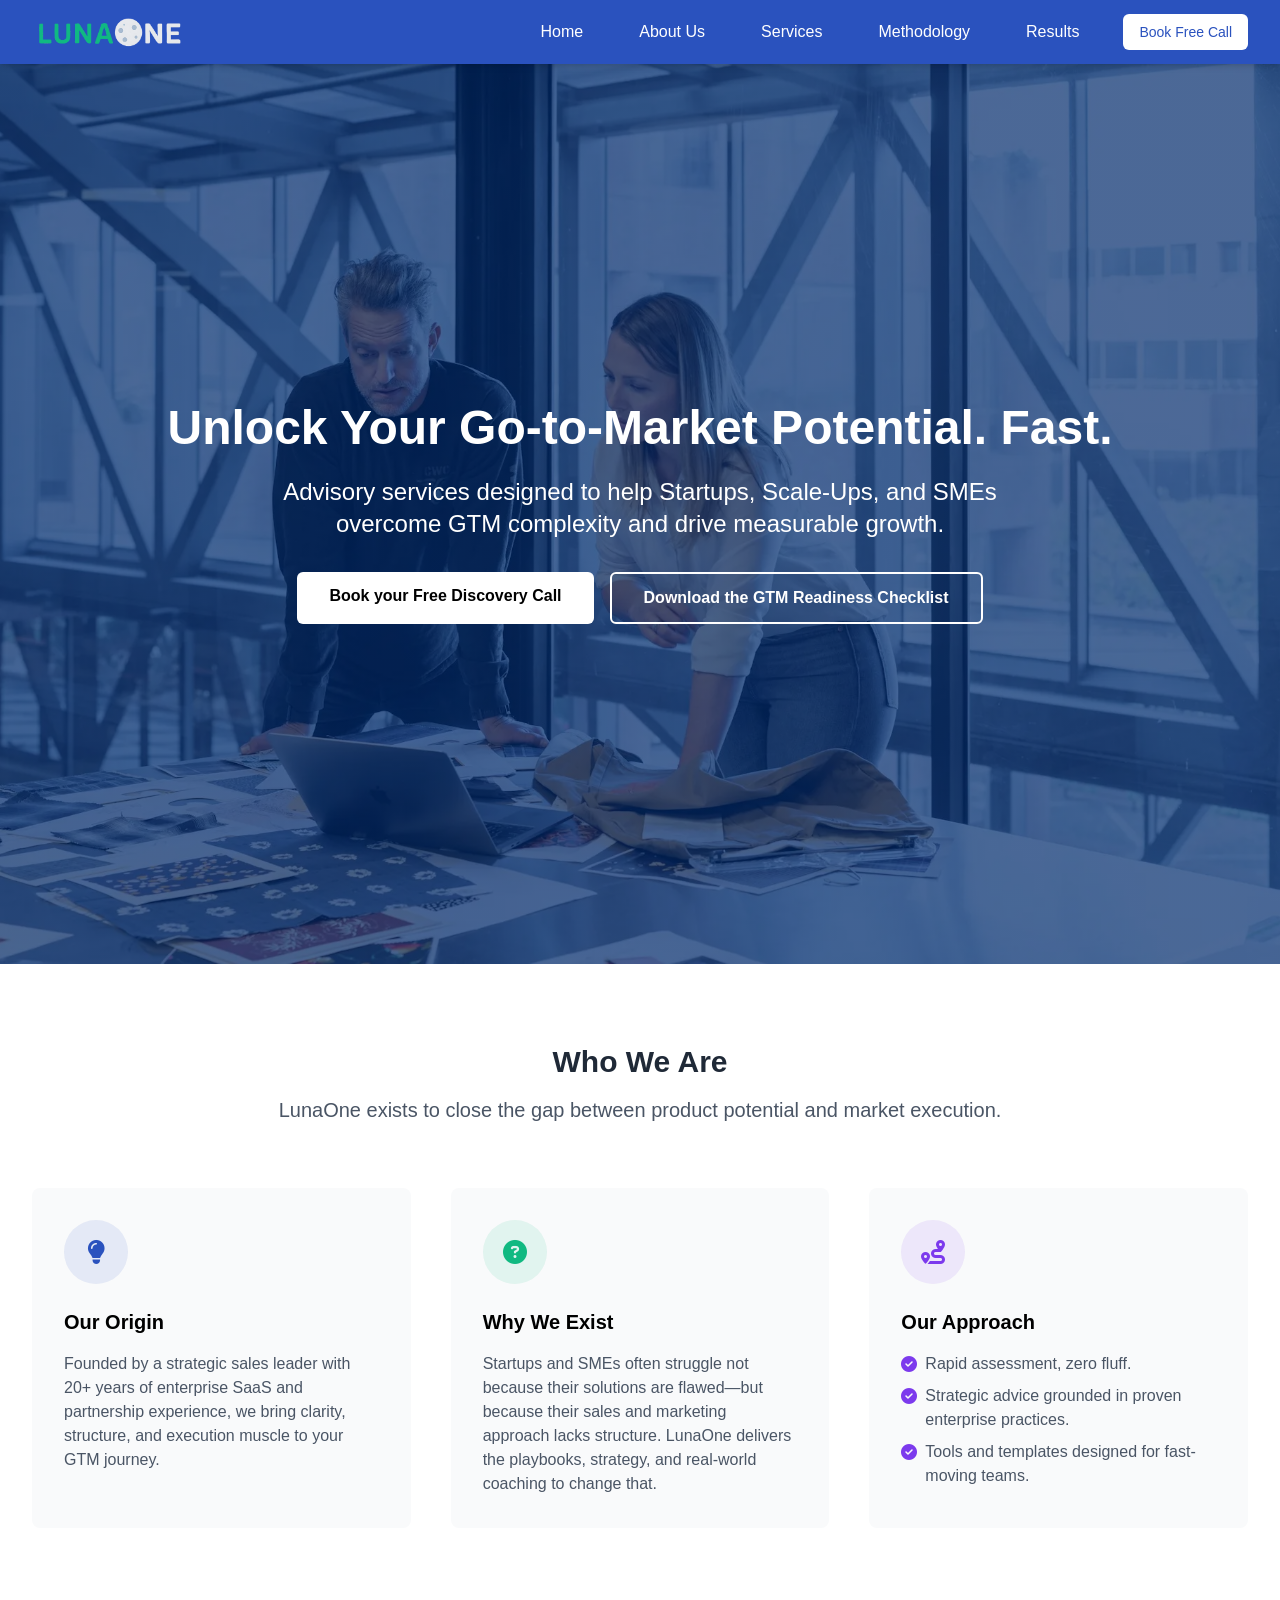
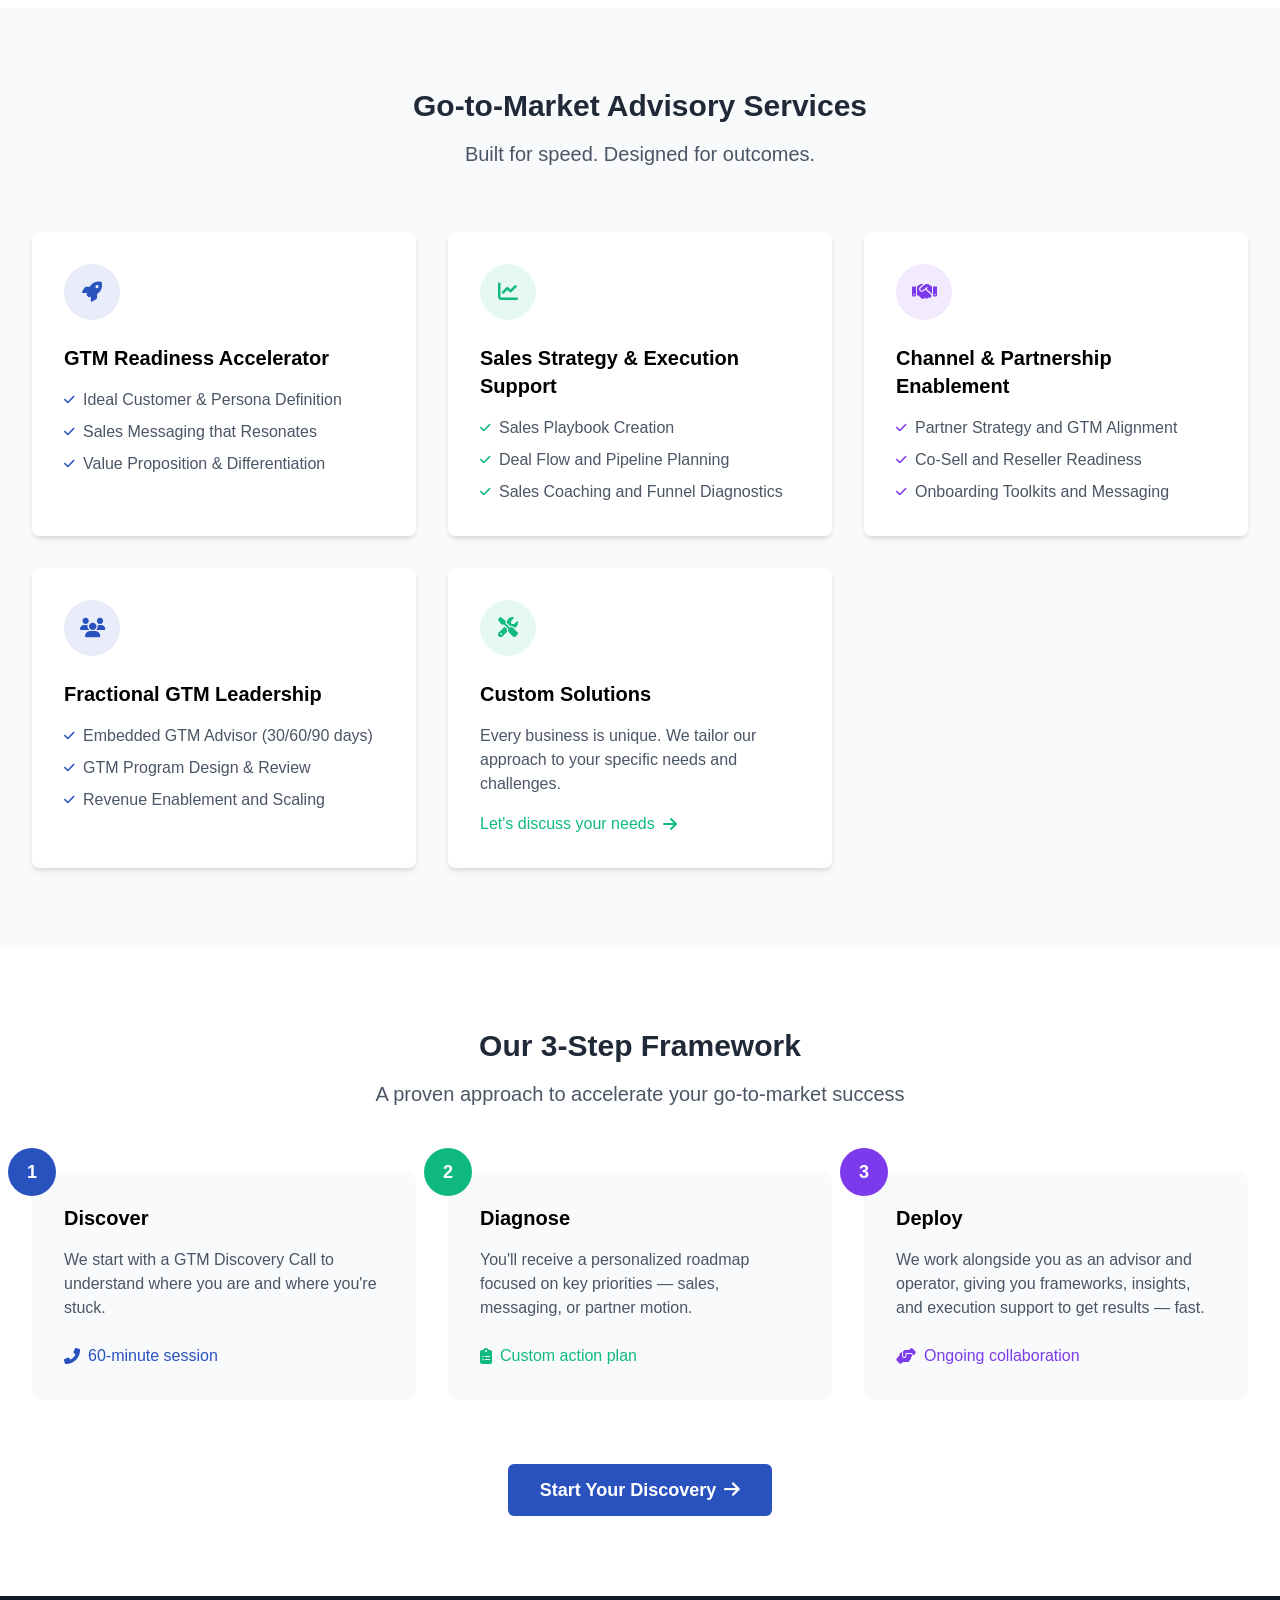
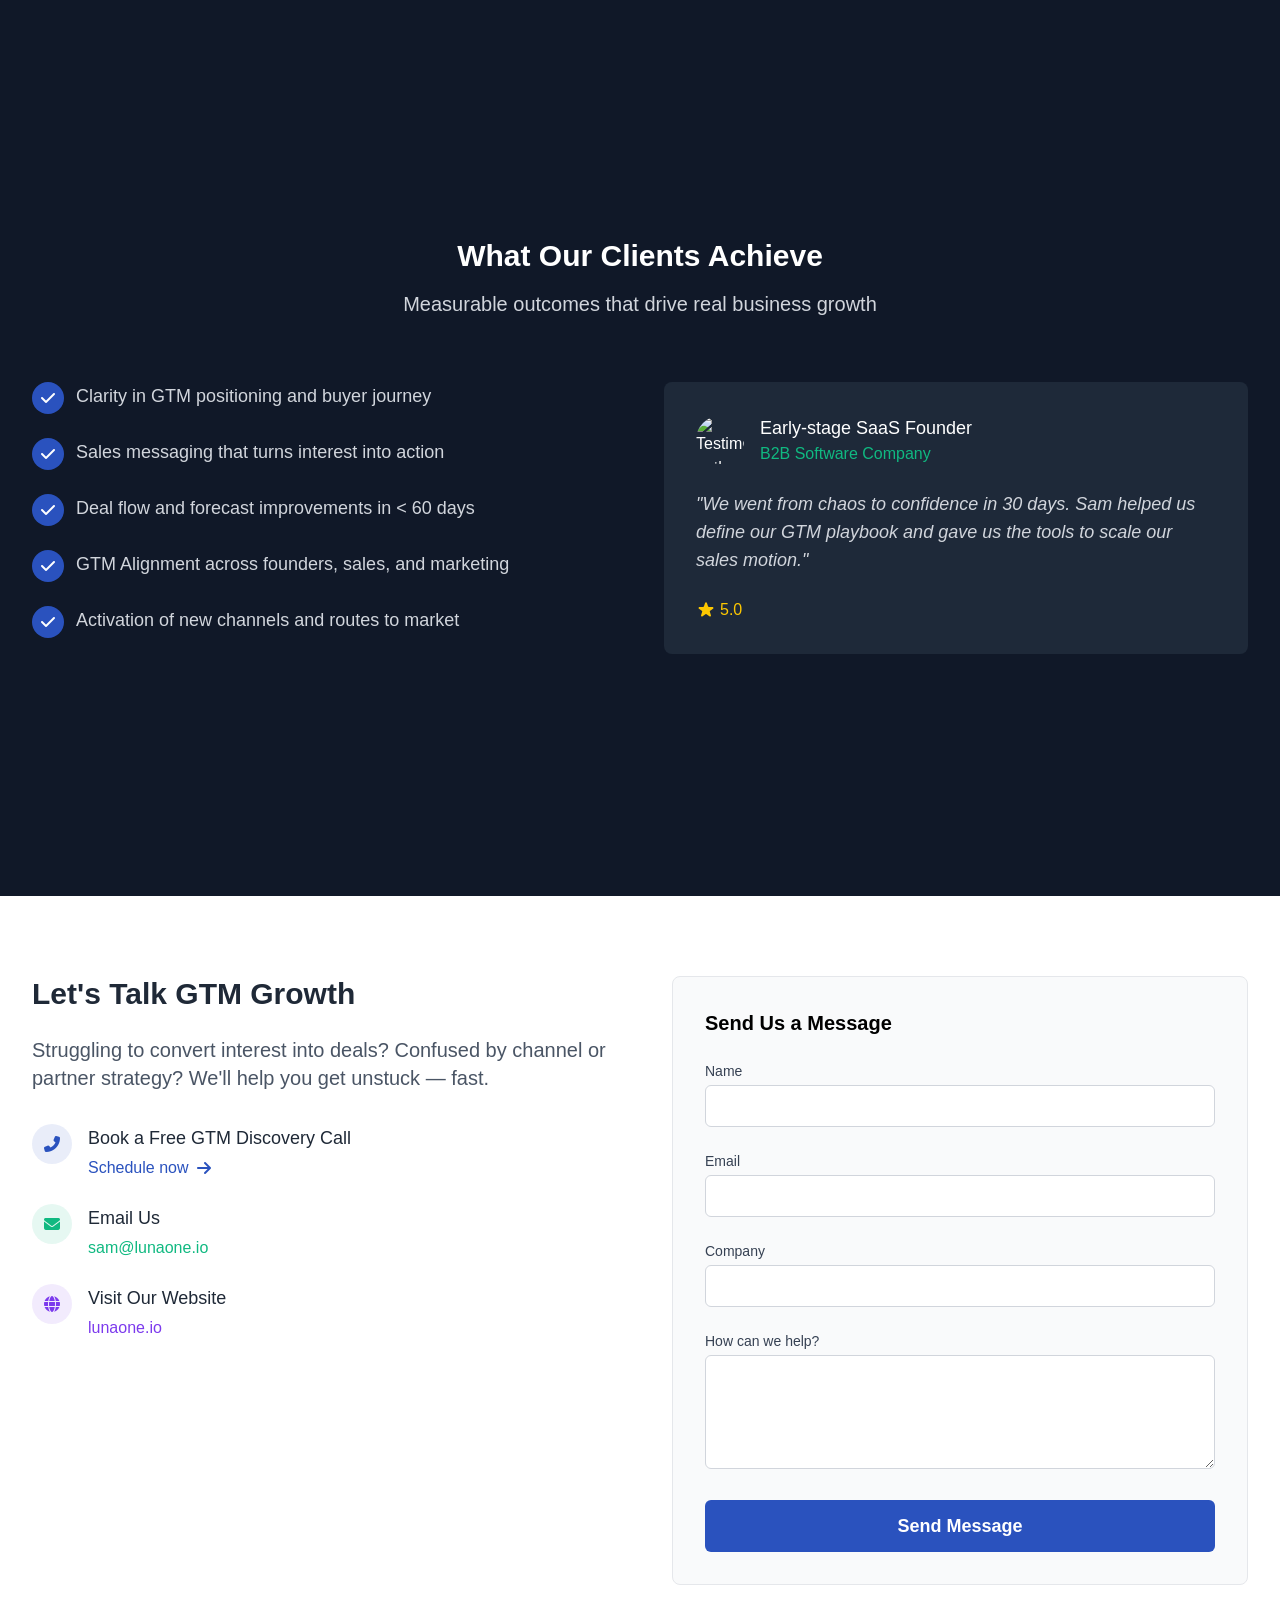
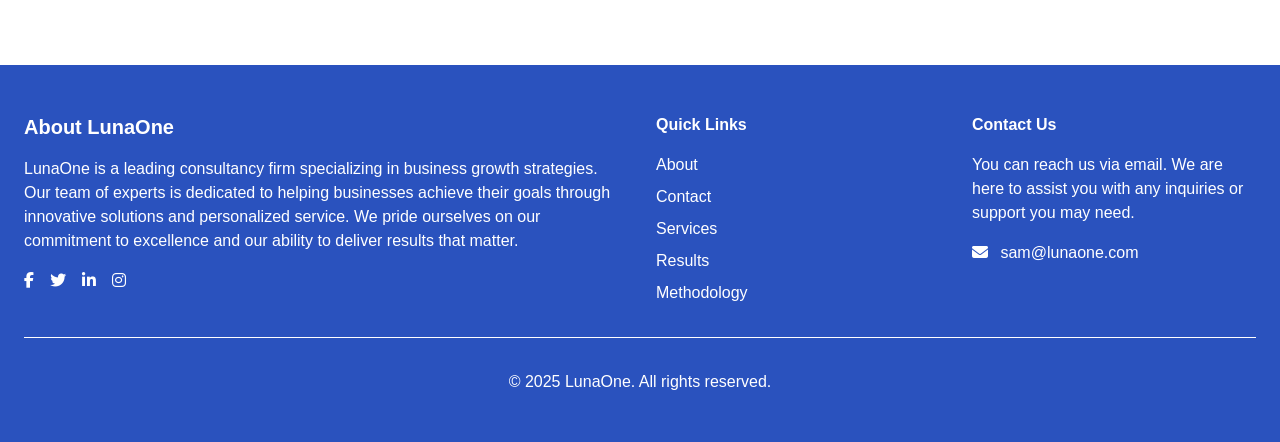
==== commit aa004d6e: "changes" ====
--- a/index.html
+++ b/index.html
@@ -25,11 +25,11 @@
           </div>
           <div class="hidden md:ml-6 md:flex md:items-center md:space-x-8">
             <a href="/" class="nav-link text-white px-3 py-2 rounded-md text-md font-medium">Home</a>
-            <a href="#about" class="nav-link text-white px-3 py-2 rounded-md text-md font-medium">About Us</a>
-            <a href="#services" class="nav-link text-white px-3 py-2 rounded-md text-md font-medium">Services</a>
-            <a href="#methodology" class="nav-link text-white px-3 py-2 rounded-md text-md font-medium">Methodology</a>
-            <a href="#results" class="nav-link text-white px-3 py-2 rounded-md text-md font-medium">Results</a>
-            <a href="#contact" class="btn-primary bg-white text-primary px-4 py-2 rounded-md text-sm font-medium">Book Free Call</a>
+            <a href="/#about" class="nav-link text-white px-3 py-2 rounded-md text-md font-medium">About Us</a>
+            <a href="/#services" class="nav-link text-white px-3 py-2 rounded-md text-md font-medium">Services</a>
+            <a href="/#methodology" class="nav-link text-white px-3 py-2 rounded-md text-md font-medium">Methodology</a>
+            <a href="/#results" class="nav-link text-white px-3 py-2 rounded-md text-md font-medium">Results</a>
+            <a href="/#contact" class="btn-primary bg-white text-primary px-4 py-2 rounded-md text-sm font-medium">Book Free Call</a>
           </div>
           <div class="-mr-2 flex items-center md:hidden">
             <button
@@ -48,16 +48,15 @@
       <div class="mobile-menu hidden md:hidden">
         <div class="px-2 pt-2 pb-3 space-y-1 sm:px-3">
           <a href="/" class="nav-link block px-3 py-2 rounded-md text-base font-medium text-white">Home</a>
-          <a href="#about" class="nav-link block px-3 py-2 rounded-md text-base font-medium text-white">About</a>
-          <a href="#services" class="nav-link block px-3 py-2 rounded-md text-base font-medium text-white">Services</a>
-          <a href="#methodology" class="nav-link block px-3 py-2 rounded-md text-base font-medium text-white">Methodology</a>
-          <a href="#results" class="nav-link block px-3 py-2 rounded-md text-base font-medium text-white">Results</a>
-          <a href="#contact" class="btn-primary block text-center bg-white text-primary px-4 py-2 rounded-md text-base font-medium mt-2">Book Free Call</a>
+          <a href="/#about" class="nav-link block px-3 py-2 rounded-md text-base font-medium text-white">About</a>
+          <a href="/#services" class="nav-link block px-3 py-2 rounded-md text-base font-medium text-white">Services</a>
+          <a href="/#methodology" class="nav-link block px-3 py-2 rounded-md text-base font-medium text-white">Methodology</a>
+          <a href="/#results" class="nav-link block px-3 py-2 rounded-md text-base font-medium text-white">Results</a>
+          <a href="/#contact" class="btn-primary block text-center bg-white text-primary px-4 py-2 rounded-md text-base font-medium mt-2">Book Free Call</a>
         </div>
       </div>
     </nav>
-  </body>
-</html>
+
 
 
 <section class="hero text-white flex items-center h-screen">
@@ -65,7 +64,7 @@
     <h1 class="text-4xl md:text-5xl font-bold mb-6">Unlock Your Go-to-Market Potential. Fast.</h1>
     <p class="text-xl md:text-2xl mb-8 max-w-3xl mx-auto">Advisory services designed to help Startups, Scale-Ups, and SMEs overcome GTM complexity and drive measurable growth.</p>
     <div class="flex flex-col md:flex-row justify-center gap-4">
-      <a href="/contact-us/" class="bg-white text-black px-8 py-3 rounded-md font-semibold hover:bg-gray-100 transition duration-300">Book your Free Discovery Call</a>
+      <a href="/contact-us/" class="bg-white text-black px-8 py-3 rounded-md font-semibold transition duration-300">Book your Free Discovery Call</a>
       <a href="#services" class="border-2 border-white px-8 py-3 rounded-md font-semibold hover:bg-white hover:text-primary transition duration-300">Download the GTM Readiness Checklist</a>
     </div>
   </div>
@@ -428,8 +427,9 @@
           </div>
           <div class="mb-6">
             <label for="message" class="block text-sm font-medium text-gray-700 mb-1">How can we help?</label>
-            <textarea id="message" name="message" rows="4" class="w-full px-4 py-2 border bg-white border-gray-300 rounded-md focus:ring-primary focus:border-primary"></textarea>
-          </div>
+            <textarea id="message" name="message" rows="4" class="w-full px-4 py-2 border bg-white border-gray-300 rounded-md focus:ring-primary focus:border-primary" required></textarea>
+          </div>
+          <input type="text" name="_gotcha" style="display:none" />
           <button type="submit" class="btn-primary w-full bg-primary text-white px-6 py-3 rounded-md text-lg font-semibold cursor-pointer">Send Message</button>
         </form>
       </div>
@@ -456,22 +456,25 @@
                 <div class="lg:col-span-3">
                     <h4 class="font-semibold mb-4">Quick Links</h4>
                     <ul class="space-y-2">
-                        <li><a href="#about" class="text-white">About</a></li>
-                        <li><a href="#contact" class="text-white">Contact</a></li>
-                        <li><a href="#services" class="text-white">Services</a></li>
-                        <li><a href="#results" class="text-white">Results</a></li>
-                        <li><a href="#methodology" class="text-white">Methodology</a></li>
+                        <li><a href="/#about" class="text-white">About</a></li>
+                        <li><a href="/#contact" class="text-white">Contact</a></li>
+                        <li><a href="/#services" class="text-white">Services</a></li>
+                        <li><a href="/#results" class="text-white">Results</a></li>
+                        <li><a href="/#methodology" class="text-white">Methodology</a></li>
                     </ul>
                 </div>
 
                 <div class="lg:col-span-3">
-                    <h4 class="font-semibold mb-4">Contact Info</h4>
-                    <p class="text-white">You can reach out to us using the contact form above or send your queries directly to our email address.</p>
+                    <h4 class="font-semibold mb-4">Contact Us</h4>
+                    <p class="text-white">
+                      You can reach us via email. We are here to assist you with any inquiries or support you may need.
+                    </p>
                     <ul class="space-y-2 mt-4">
 
-                        <li class="flex items-start">
-                            <i class="fas fa-envelope mr-2 mt-1"></i>
-                            <span>sam@lunaone.com</span>
+                        <li><i class="fas fa-envelope mr-2"></i>
+                          <a href="mailto:sam@lunaone.com" class="text-white">
+                            sam@lunaone.com
+                          </a>
                         </li>
                     </ul>
                 </div>
@@ -482,7 +485,6 @@
             </div>
         </div>
     </footer>
-
     <script src="/assets/js/script.min.js"></script>
 </body>
 
--- a/assets/css/style.css
+++ b/assets/css/style.css
@@ -21,6 +21,7 @@
     --color-black: #000;
     --color-white: #fff;
     --spacing: 0.25rem;
+    --container-2xl: 42rem;
     --container-3xl: 48rem;
     --container-7xl: 80rem;
     --text-xs: 0.75rem;
@@ -388,6 +389,9 @@
   .w-full {
     width: 100%;
   }
+  .max-w-2xl {
+    max-width: var(--container-2xl);
+  }
   .max-w-3xl {
     max-width: var(--container-3xl);
   }
@@ -447,6 +451,13 @@
       margin-block-end: calc(calc(var(--spacing) * 2) * calc(1 - var(--tw-space-y-reverse)));
     }
   }
+  .space-y-4 {
+    :where(& > :not(:last-child)) {
+      --tw-space-y-reverse: 0;
+      margin-block-start: calc(calc(var(--spacing) * 4) * var(--tw-space-y-reverse));
+      margin-block-end: calc(calc(var(--spacing) * 4) * calc(1 - var(--tw-space-y-reverse)));
+    }
+  }
   .space-y-6 {
     :where(& > :not(:last-child)) {
       --tw-space-y-reverse: 0;
@@ -488,6 +499,9 @@
   .border-gray-300 {
     border-color: var(--color-gray-300);
   }
+  .border-primary {
+    border-color: var(--color-primary);
+  }
   .border-white {
     border-color: var(--color-white);
   }
@@ -589,6 +603,10 @@
   .text-4xl {
     font-size: var(--text-4xl);
     line-height: var(--tw-leading, var(--text-4xl--line-height));
+  }
+  .text-5xl {
+    font-size: var(--text-5xl);
+    line-height: var(--tw-leading, var(--text-5xl--line-height));
   }
   .text-base {
     font-size: var(--text-base);
@@ -725,6 +743,29 @@
     &:focus {
       --tw-outline-style: none;
       outline-style: none;
+    }
+  }
+  .sm\:flex-row {
+    @media (width >= 40rem) {
+      flex-direction: row;
+    }
+  }
+  .sm\:space-y-0 {
+    @media (width >= 40rem) {
+      :where(& > :not(:last-child)) {
+        --tw-space-y-reverse: 0;
+        margin-block-start: calc(calc(var(--spacing) * 0) * var(--tw-space-y-reverse));
+        margin-block-end: calc(calc(var(--spacing) * 0) * calc(1 - var(--tw-space-y-reverse)));
+      }
+    }
+  }
+  .sm\:space-x-4 {
+    @media (width >= 40rem) {
+      :where(& > :not(:last-child)) {
+        --tw-space-x-reverse: 0;
+        margin-inline-start: calc(calc(var(--spacing) * 4) * var(--tw-space-x-reverse));
+        margin-inline-end: calc(calc(var(--spacing) * 4) * calc(1 - var(--tw-space-x-reverse)));
+      }
     }
   }
   .sm\:px-3 {
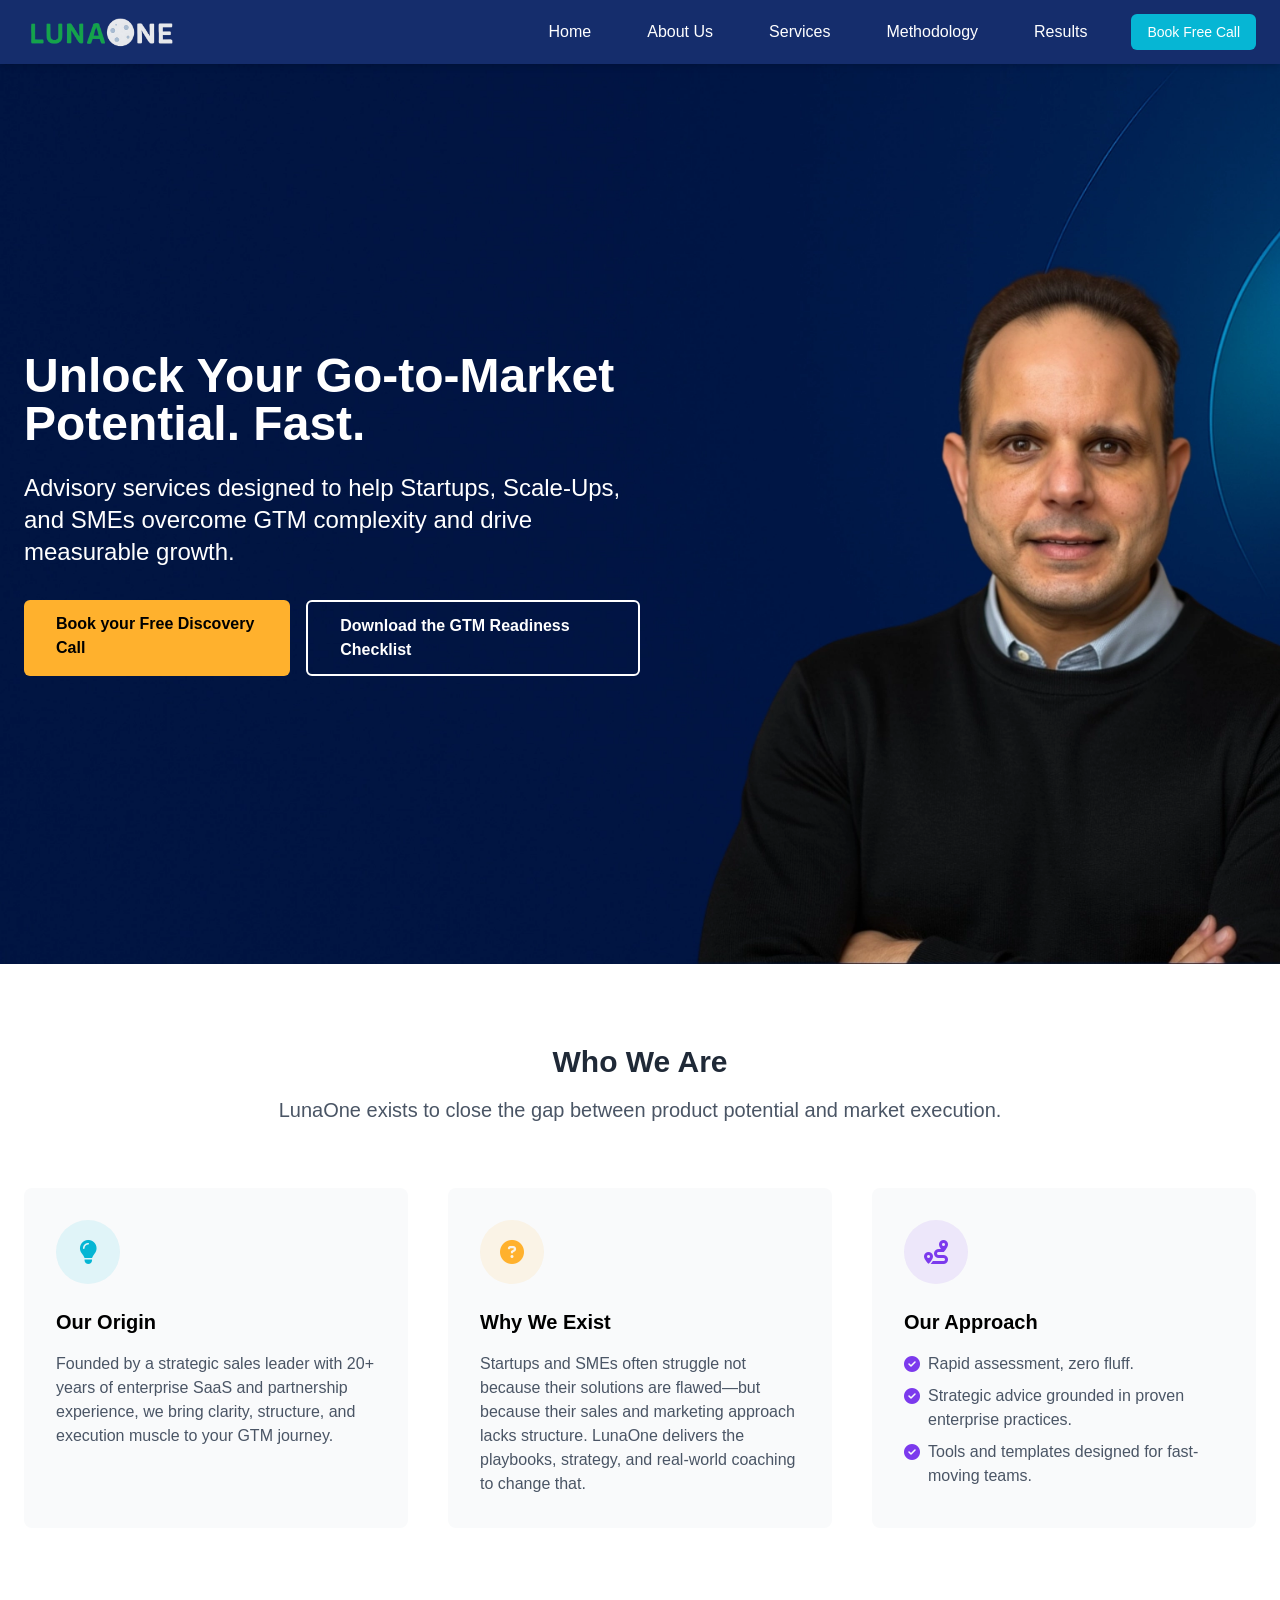
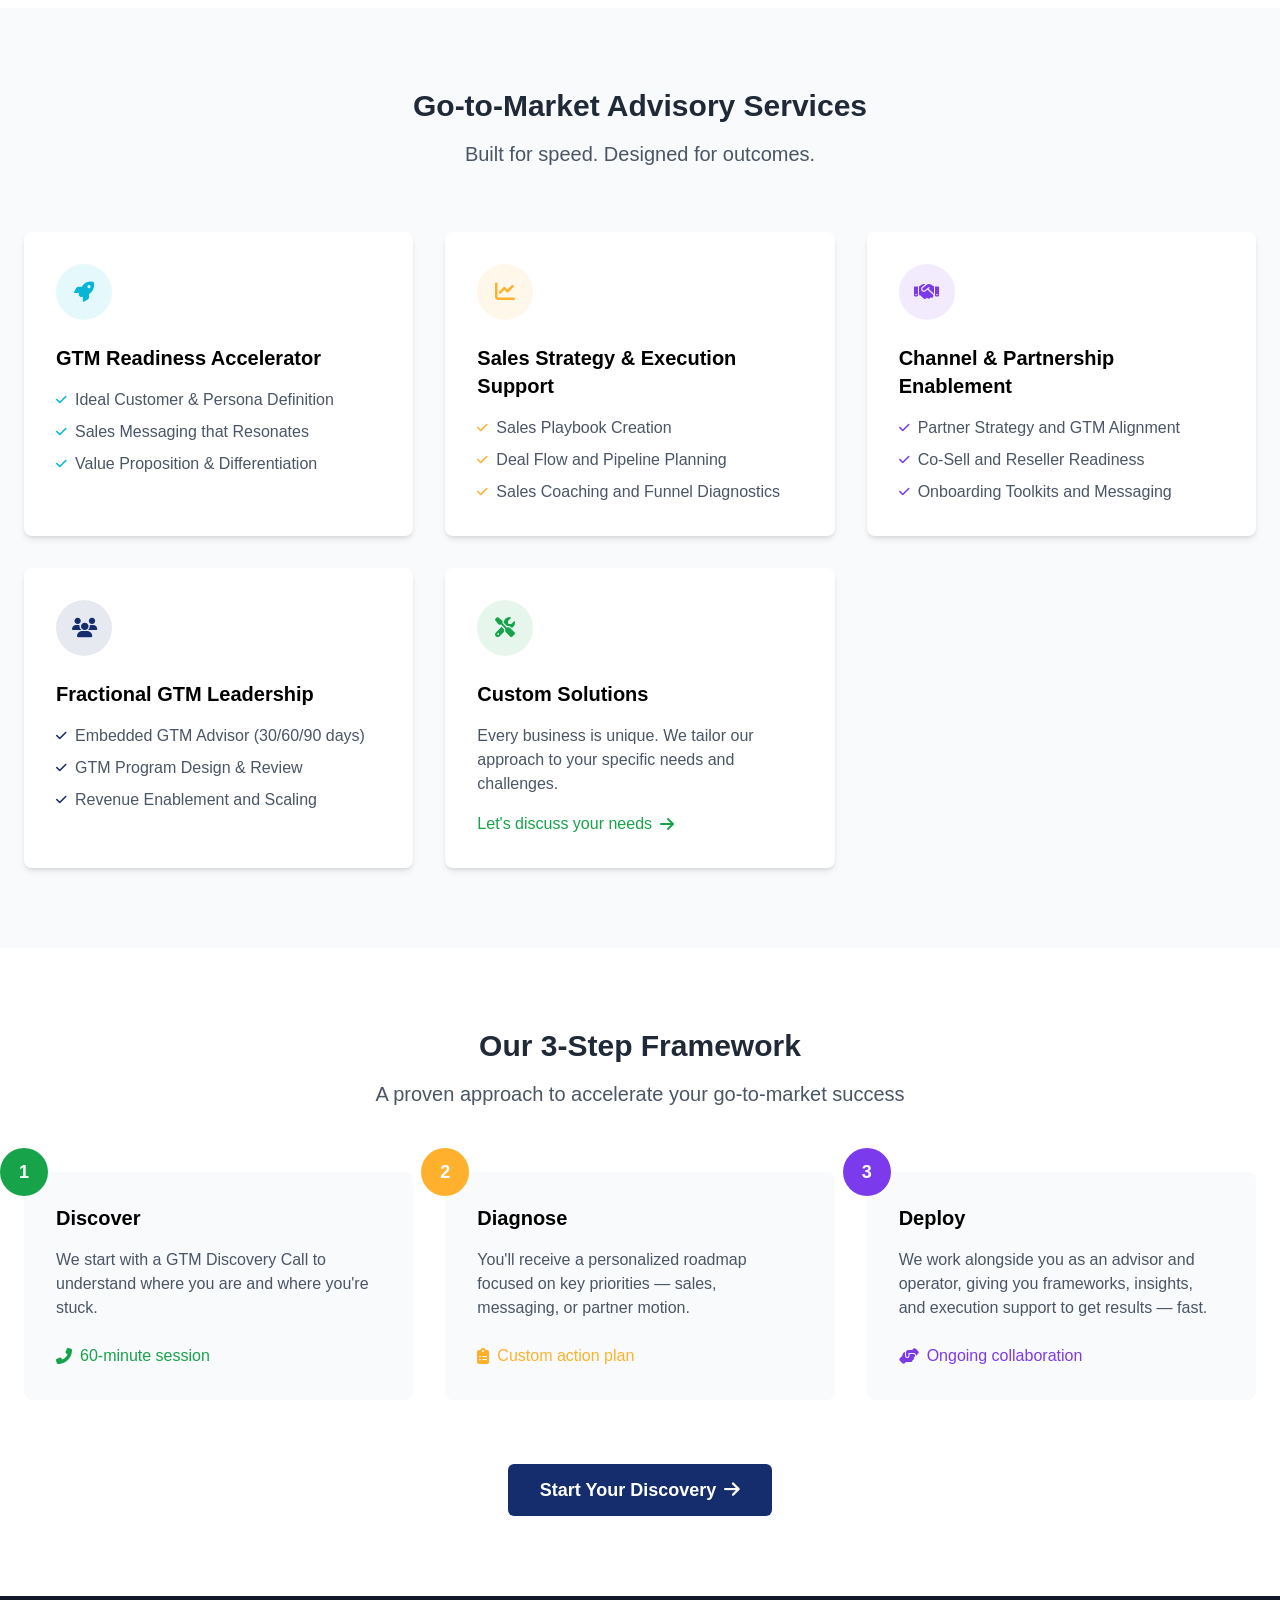
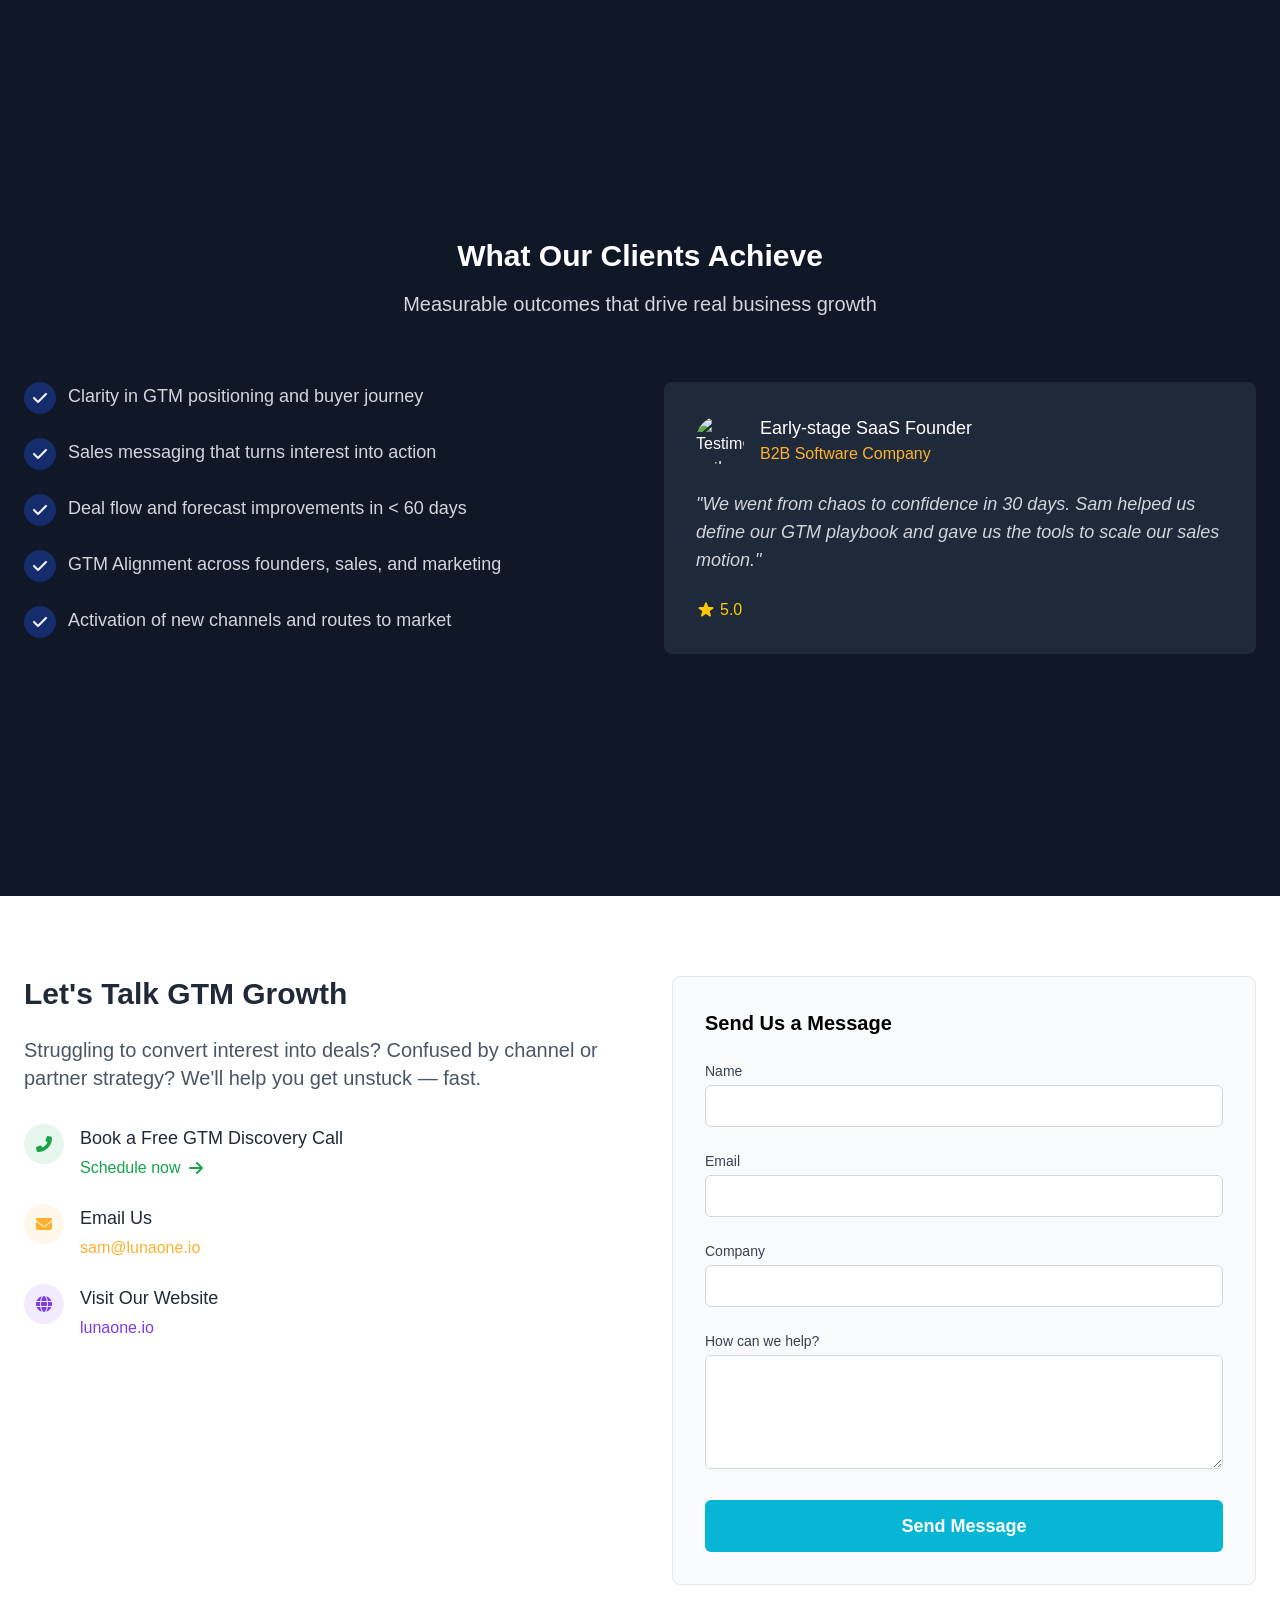
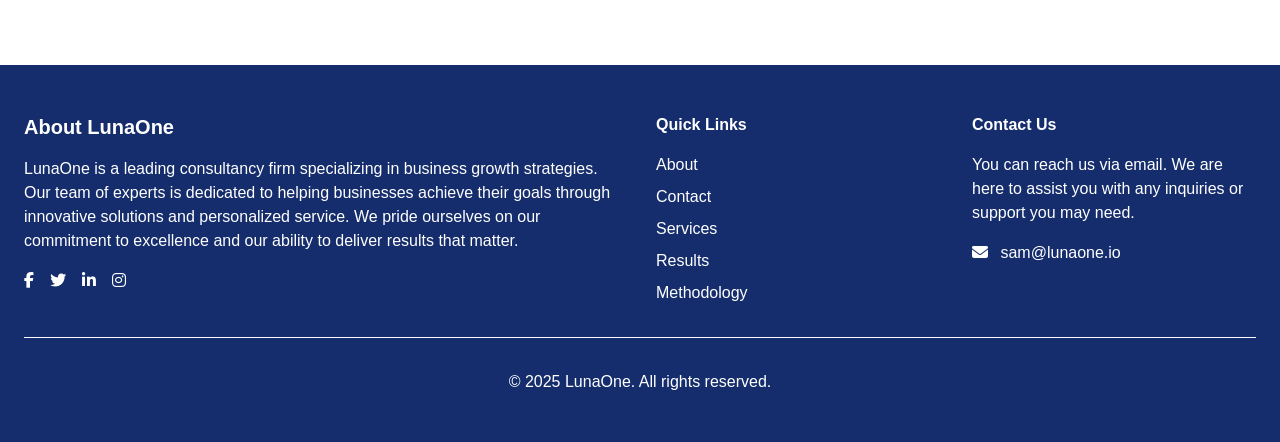
==== commit 597db1a0: "v3 UI" ====
--- a/index.html
+++ b/index.html
@@ -14,12 +14,12 @@
 
   <body class="bg-gray-50">
     <nav class="bg-primary shadow-md sticky top-0 z-50">
-      <div class="max-w-7xl mx-auto px-4 sm:px-6 lg:px-8">
+      <div class="container mx-auto px-6">
         <div class="flex justify-between h-16">
           <div class="flex items-center">
             <div class="flex-shrink-0 flex items-center">
               <a href="/" class="text-white text-2xl font-bold">
-                <img width="156px" height="40px" src="/assets/img/green-lunaone.webp" alt="lunaone logo" />
+                <img width="156px" height="40px" src="/assets/img/lunaone-green.webp" alt="lunaone logo" />
               </a>
             </div>
           </div>
@@ -29,12 +29,12 @@
             <a href="/#services" class="nav-link text-white px-3 py-2 rounded-md text-md font-medium">Services</a>
             <a href="/#methodology" class="nav-link text-white px-3 py-2 rounded-md text-md font-medium">Methodology</a>
             <a href="/#results" class="nav-link text-white px-3 py-2 rounded-md text-md font-medium">Results</a>
-            <a href="/#contact" class="btn-primary bg-white text-primary px-4 py-2 rounded-md text-sm font-medium">Book Free Call</a>
+            <a href="/#contact" class="btn-primary bg-cyan text-white px-4 py-2 rounded-md text-sm font-medium">Book Free Call</a>
           </div>
           <div class="-mr-2 flex items-center md:hidden">
             <button
               type="button"
-              class="mobile-menu-button bg-white inline-flex items-center justify-center p-2 rounded-md text-gray-400 hover:text-gray-500 hover:bg-gray-100 focus:outline-none focus:ring-2 focus:ring-offset-2 focus:ring-primary"
+              class="mobile-menu-button inline-flex items-center justify-center p-2 border-white border rounded-md text-white hover:text-gray-500 hover:bg-gray-100 focus:outline-none focus:ring-2 focus:ring-offset-2 focus:ring-primary"
             >
               <span class="sr-only">Open main menu</span>
               <svg class="block h-6 w-6" xmlns="http://www.w3.org/2000/svg" fill="none" viewBox="0 0 24 24" stroke="currentColor" aria-hidden="true">
@@ -59,19 +59,21 @@
 
 
 
-<section class="hero text-white flex items-center h-screen">
-  <div class="container mx-auto px-6 text-center">
-    <h1 class="text-4xl md:text-5xl font-bold mb-6">Unlock Your Go-to-Market Potential. Fast.</h1>
-    <p class="text-xl md:text-2xl mb-8 max-w-3xl mx-auto">Advisory services designed to help Startups, Scale-Ups, and SMEs overcome GTM complexity and drive measurable growth.</p>
-    <div class="flex flex-col md:flex-row justify-center gap-4">
-      <a href="/contact-us/" class="bg-white text-black px-8 py-3 rounded-md font-semibold transition duration-300">Book your Free Discovery Call</a>
-      <a href="#services" class="border-2 border-white px-8 py-3 rounded-md font-semibold hover:bg-white hover:text-primary transition duration-300">Download the GTM Readiness Checklist</a>
-    </div>
-  </div>
+<section class="hero relative text-white h-screen flex items-center">
+  <div class="container mx-auto px-6 grid grid-cols-1 md:grid-cols-2 items-center">
+    <div class="text-center md:text-left z-10">
+      <h1 class="text-4xl md:text-5xl font-bold mb-6">Unlock Your Go-to-Market Potential. Fast.</h1>
+      <p class="text-xl md:text-2xl mb-8 max-w-3xl">Advisory services designed to help Startups, Scale-Ups, and SMEs overcome GTM complexity and drive measurable growth.</p>
+      <div class="flex flex-col md:flex-row gap-4 justify-center md:justify-start">
+        <a href="#contact" class="bg-secondary text-black px-8 py-3 rounded-md font-semibold transition duration-300">Book your Free Discovery Call</a>
+        <a href="#services" class="border-2 border-white px-8 py-3 rounded-md font-semibold hover:bg-white hover:text-primary transition duration-300">Download the GTM Readiness Checklist</a>
+      </div>
+    </div>
+
 </section>
 
 <section id="about" class="py-20 bg-white">
-  <div class="max-w-7xl mx-auto px-4 sm:px-6 lg:px-8">
+  <div class="container mx-auto px-6">
     <div class="text-center mb-16">
       <h2 class="text-3xl font-bold text-dark mb-4">Who We Are</h2>
       <p class="text-xl text-gray-600 max-w-3xl mx-auto">LunaOne exists to close the gap between product potential and market execution.</p>
@@ -79,8 +81,8 @@
 
     <div class="grid md:grid-cols-3 gap-10">
       <div class="bg-gray-50 p-8 rounded-lg">
-        <div class="w-16 h-16 bg-primary/10 bg-opacity-10 rounded-full flex items-center justify-center mb-6">
-          <i class="fas fa-lightbulb text-primary text-2xl"></i>
+        <div class="w-16 h-16 bg-cyan/10 bg-opacity-10 rounded-full flex items-center justify-center mb-6">
+          <i class="fas fa-lightbulb text-cyan text-2xl"></i>
         </div>
         <h3 class="text-xl font-semibold mb-4">Our Origin</h3>
         <p class="text-gray-600">
@@ -124,7 +126,7 @@
 </section>
 
 <section id="services" class="py-20 bg-gray-50">
-  <div class="max-w-7xl mx-auto px-4 sm:px-6 lg:px-8">
+  <div class="container mx-auto px-6">
     <div class="text-center mb-16">
       <h2 class="text-3xl font-bold text-dark mb-4">Go-to-Market Advisory Services</h2>
       <p class="text-xl text-gray-600 max-w-3xl mx-auto">Built for speed. Designed for outcomes.</p>
@@ -132,21 +134,21 @@
 
     <div class="grid md:grid-cols-2 lg:grid-cols-3 gap-8">
       <div class="service-card bg-white p-8 rounded-lg shadow-md transition duration-300">
-        <div class="w-14 h-14 bg-primary/10 rounded-full flex items-center justify-center mb-6">
-          <i class="fas fa-rocket text-primary text-xl"></i>
+        <div class="w-14 h-14 bg-cyan/10 rounded-full flex items-center justify-center mb-6">
+          <i class="fas fa-rocket text-cyan text-xl"></i>
         </div>
         <h3 class="text-xl font-semibold mb-4">GTM Readiness Accelerator</h3>
         <ul class="text-gray-600 space-y-2">
           <li class="flex items-start">
-            <i class="fas fa-check text-primary text-xs mt-1.5 mr-2"></i>
+            <i class="fas fa-check text-cyan text-xs mt-1.5 mr-2"></i>
             <span>Ideal Customer & Persona Definition</span>
           </li>
           <li class="flex items-start">
-            <i class="fas fa-check text-primary text-xs mt-1.5 mr-2"></i>
+            <i class="fas fa-check text-cyan text-xs mt-1.5 mr-2"></i>
             <span>Sales Messaging that Resonates</span>
           </li>
           <li class="flex items-start">
-            <i class="fas fa-check text-primary text-xs mt-1.5 mr-2"></i>
+            <i class="fas fa-check text-cyan text-xs mt-1.5 mr-2"></i>
             <span>Value Proposition & Differentiation</span>
           </li>
         </ul>
@@ -216,12 +218,12 @@
       </div>
 
       <div class="service-card bg-white p-8 rounded-lg shadow-md transition duration-300 md:col-span-2 lg:col-span-1">
-        <div class="w-14 h-14 bg-secondary/10 rounded-full flex items-center justify-center mb-6">
-          <i class="fas fa-tools text-secondary text-xl"></i>
+        <div class="w-14 h-14 bg-success/10 rounded-full flex items-center justify-center mb-6">
+          <i class="fas fa-tools text-success text-xl"></i>
         </div>
         <h3 class="text-xl font-semibold mb-4">Custom Solutions</h3>
         <p class="text-gray-600 mb-4">Every business is unique. We tailor our approach to your specific needs and challenges.</p>
-        <a href="#contact" class="btn-primary inline-flex items-center text-secondary font-medium hover:text-secondary-dark">
+        <a href="#contact" class="btn-primary inline-flex items-center text-success font-medium hover:text-success-dark">
           Let's discuss your needs
           <i class="fas fa-arrow-right ml-2"></i>
         </a>
@@ -231,7 +233,7 @@
 </section>
 
 <section id="methodology" class="py-20 bg-white">
-  <div class="max-w-7xl mx-auto px-4 sm:px-6 lg:px-8">
+  <div class="container mx-auto px-6">
     <div class="text-center mb-16">
       <h2 class="text-3xl font-bold text-dark mb-4">Our 3-Step Framework</h2>
       <p class="text-xl text-gray-600 max-w-3xl mx-auto">A proven approach to accelerate your go-to-market success</p>
@@ -239,10 +241,10 @@
 
     <div class="grid md:grid-cols-3 gap-8">
       <div class="bg-gray-50 p-8 rounded-lg relative">
-        <div class="absolute -top-6 -left-6 w-12 h-12 bg-primary rounded-full flex items-center justify-center text-white font-bold text-lg">1</div>
+        <div class="absolute -top-6 -left-6 w-12 h-12 bg-success rounded-full flex items-center justify-center text-white font-bold text-lg">1</div>
         <h3 class="text-xl font-semibold mb-4">Discover</h3>
         <p class="text-gray-600 mb-6">We start with a GTM Discovery Call to understand where you are and where you're stuck.</p>
-        <div class="flex items-center text-primary font-medium">
+        <div class="flex items-center text-success font-medium">
           <i class="fas fa-phone-alt mr-2"></i>
           <span>60-minute session</span>
         </div>
@@ -279,7 +281,7 @@
 </section>
 
 <section id="results" class="flex items-center bg-gray-900 text-white py-20 min-h-screen">
-  <div class="max-w-7xl mx-auto px-4 sm:px-6 lg:px-8">
+  <div class="container mx-auto px-6">
     <div class="text-center mb-16">
       <h2 class="text-3xl font-bold text-white mb-4">What Our Clients Achieve</h2>
       <p class="text-xl text-gray-300 max-w-3xl mx-auto">Measurable outcomes that drive real business growth</p>
@@ -335,7 +337,7 @@
         <div class="relative z-10">
           <div class="flex items-center mb-6">
             <div class="flex-shrink-0">
-              <img class="h-12 w-12 rounded-full" src="https://randomuser.me/api/portraits/women/41.jpg" alt="Testimonial author" />
+              <img class="h-12 w-12 rounded-full" src="https://randomuser.me/api/portraits/men/64.jpg" alt="Testimonial author" />
             </div>
             <div class="ml-4">
               <div class="text-lg font-medium text-white">Early-stage SaaS Founder</div>
@@ -362,7 +364,7 @@
 </section>
 
 <section id="contact" class="py-20 bg-white">
-  <div class="max-w-7xl mx-auto px-4 sm:px-6 lg:px-8">
+  <div class="container mx-auto px-6">
     <div class="lg:grid lg:grid-cols-2 lg:gap-16">
       <div class="mb-12 lg:mb-0">
         <h2 class="text-3xl font-bold text-dark mb-6">Let's Talk GTM Growth</h2>
@@ -371,13 +373,13 @@
         <div class="space-y-6">
           <div class="flex items-start">
             <div class="flex-shrink-0">
-              <div class="flex items-center justify-center h-10 w-10 rounded-full bg-primary/10 text-primary">
+              <div class="flex items-center justify-center h-10 w-10 rounded-full bg-success/10 text-success">
                 <i class="fas fa-phone-alt"></i>
               </div>
             </div>
             <div class="ml-4">
               <h3 class="text-lg font-medium text-dark mb-1">Book a Free GTM Discovery Call</h3>
-              <a href="#" class="btn-primary inline-flex items-center text-primary font-medium hover:text-primary-dark">
+              <a href="#" class="btn-primary inline-flex items-center text-success font-medium hover:text-success-dark">
                 Schedule now
                 <i class="fas fa-arrow-right ml-2"></i>
               </a>
@@ -430,7 +432,7 @@
             <textarea id="message" name="message" rows="4" class="w-full px-4 py-2 border bg-white border-gray-300 rounded-md focus:ring-primary focus:border-primary" required></textarea>
           </div>
           <input type="text" name="_gotcha" style="display:none" />
-          <button type="submit" class="btn-primary w-full bg-primary text-white px-6 py-3 rounded-md text-lg font-semibold cursor-pointer">Send Message</button>
+          <button type="submit" class="btn-primary w-full bg-cyan hover:bg-primary text-white px-6 py-3 rounded-md text-lg font-semibold cursor-pointer">Send Message</button>
         </form>
       </div>
     </div>
@@ -472,8 +474,8 @@
                     <ul class="space-y-2 mt-4">
 
                         <li><i class="fas fa-envelope mr-2"></i>
-                          <a href="mailto:sam@lunaone.com" class="text-white">
-                            sam@lunaone.com
+                          <a href="mailto:sam@lunaone.io" class="text-white">
+                            sam@lunaone.io
                           </a>
                         </li>
                     </ul>
--- a/assets/css/style.css
+++ b/assets/css/style.css
@@ -12,7 +12,6 @@
     --color-gray-100: oklch(96.7% 0.003 264.542);
     --color-gray-200: oklch(92.8% 0.006 264.531);
     --color-gray-300: oklch(87.2% 0.01 258.338);
-    --color-gray-400: oklch(70.7% 0.022 261.325);
     --color-gray-500: oklch(55.1% 0.027 264.364);
     --color-gray-600: oklch(44.6% 0.03 256.802);
     --color-gray-700: oklch(37.3% 0.034 259.733);
@@ -51,10 +50,12 @@
     --default-transition-timing-function: cubic-bezier(0.4, 0, 0.2, 1);
     --default-font-family: var(--font-sans);
     --default-mono-font-family: var(--font-mono);
-    --color-primary: #2a52be;
-    --color-secondary: #10b981;
+    --color-primary: #152d6c;
+    --color-secondary: #ffb12d;
     --color-dark: #1f2937;
     --color-accent: #7c3aed;
+    --color-cyan: #06b6d4;
+    --color-success: #16a34a;
     --font-display: "Inter", sans-serif;
   }
 }
@@ -514,6 +515,15 @@
       background-color: color-mix(in oklab, var(--color-accent) 10%, transparent);
     }
   }
+  .bg-cyan {
+    background-color: var(--color-cyan);
+  }
+  .bg-cyan\/10 {
+    background-color: color-mix(in srgb, #06b6d4 10%, transparent);
+    @supports (color: color-mix(in lab, red, red)) {
+      background-color: color-mix(in oklab, var(--color-cyan) 10%, transparent);
+    }
+  }
   .bg-gray-50 {
     background-color: var(--color-gray-50);
   }
@@ -527,7 +537,7 @@
     background-color: var(--color-primary);
   }
   .bg-primary\/10 {
-    background-color: color-mix(in srgb, #2a52be 10%, transparent);
+    background-color: color-mix(in srgb, #152d6c 10%, transparent);
     @supports (color: color-mix(in lab, red, red)) {
       background-color: color-mix(in oklab, var(--color-primary) 10%, transparent);
     }
@@ -536,9 +546,18 @@
     background-color: var(--color-secondary);
   }
   .bg-secondary\/10 {
-    background-color: color-mix(in srgb, #10b981 10%, transparent);
+    background-color: color-mix(in srgb, #ffb12d 10%, transparent);
     @supports (color: color-mix(in lab, red, red)) {
       background-color: color-mix(in oklab, var(--color-secondary) 10%, transparent);
+    }
+  }
+  .bg-success {
+    background-color: var(--color-success);
+  }
+  .bg-success\/10 {
+    background-color: color-mix(in srgb, #16a34a 10%, transparent);
+    @supports (color: color-mix(in lab, red, red)) {
+      background-color: color-mix(in oklab, var(--color-success) 10%, transparent);
     }
   }
   .bg-white {
@@ -646,15 +665,15 @@
   .text-black {
     color: var(--color-black);
   }
+  .text-cyan {
+    color: var(--color-cyan);
+  }
   .text-dark {
     color: var(--color-dark);
   }
   .text-gray-300 {
     color: var(--color-gray-300);
   }
-  .text-gray-400 {
-    color: var(--color-gray-400);
-  }
   .text-gray-600 {
     color: var(--color-gray-600);
   }
@@ -666,6 +685,9 @@
   }
   .text-secondary {
     color: var(--color-secondary);
+  }
+  .text-success {
+    color: var(--color-success);
   }
   .text-white {
     color: var(--color-white);
@@ -693,6 +715,13 @@
     &:hover {
       @media (hover: hover) {
         background-color: var(--color-gray-100);
+      }
+    }
+  }
+  .hover\:bg-primary {
+    &:hover {
+      @media (hover: hover) {
+        background-color: var(--color-primary);
       }
     }
   }
@@ -823,6 +852,11 @@
       align-items: center;
     }
   }
+  .md\:justify-start {
+    @media (width >= 48rem) {
+      justify-content: flex-start;
+    }
+  }
   .md\:space-x-8 {
     @media (width >= 48rem) {
       :where(& > :not(:last-child)) {
@@ -832,6 +866,11 @@
       }
     }
   }
+  .md\:text-left {
+    @media (width >= 48rem) {
+      text-align: left;
+    }
+  }
   .md\:text-2xl {
     @media (width >= 48rem) {
       font-size: var(--text-2xl);
@@ -901,9 +940,9 @@
   scroll-behavior: smooth;
 }
 .hero {
-  background: linear-gradient(rgba(0, 41, 107, 0.7), rgba(0, 41, 107, 0.7)), url("/assets/img/sales-solution.webp") no-repeat center center;
+  background: url("/assets/img/lunaone-hero-bg.webp") no-repeat center center;
   background-size: cover;
-  background-position: center;
+  position: relative;
 }
 .btn-primary {
   transition: all 0.3s ease;
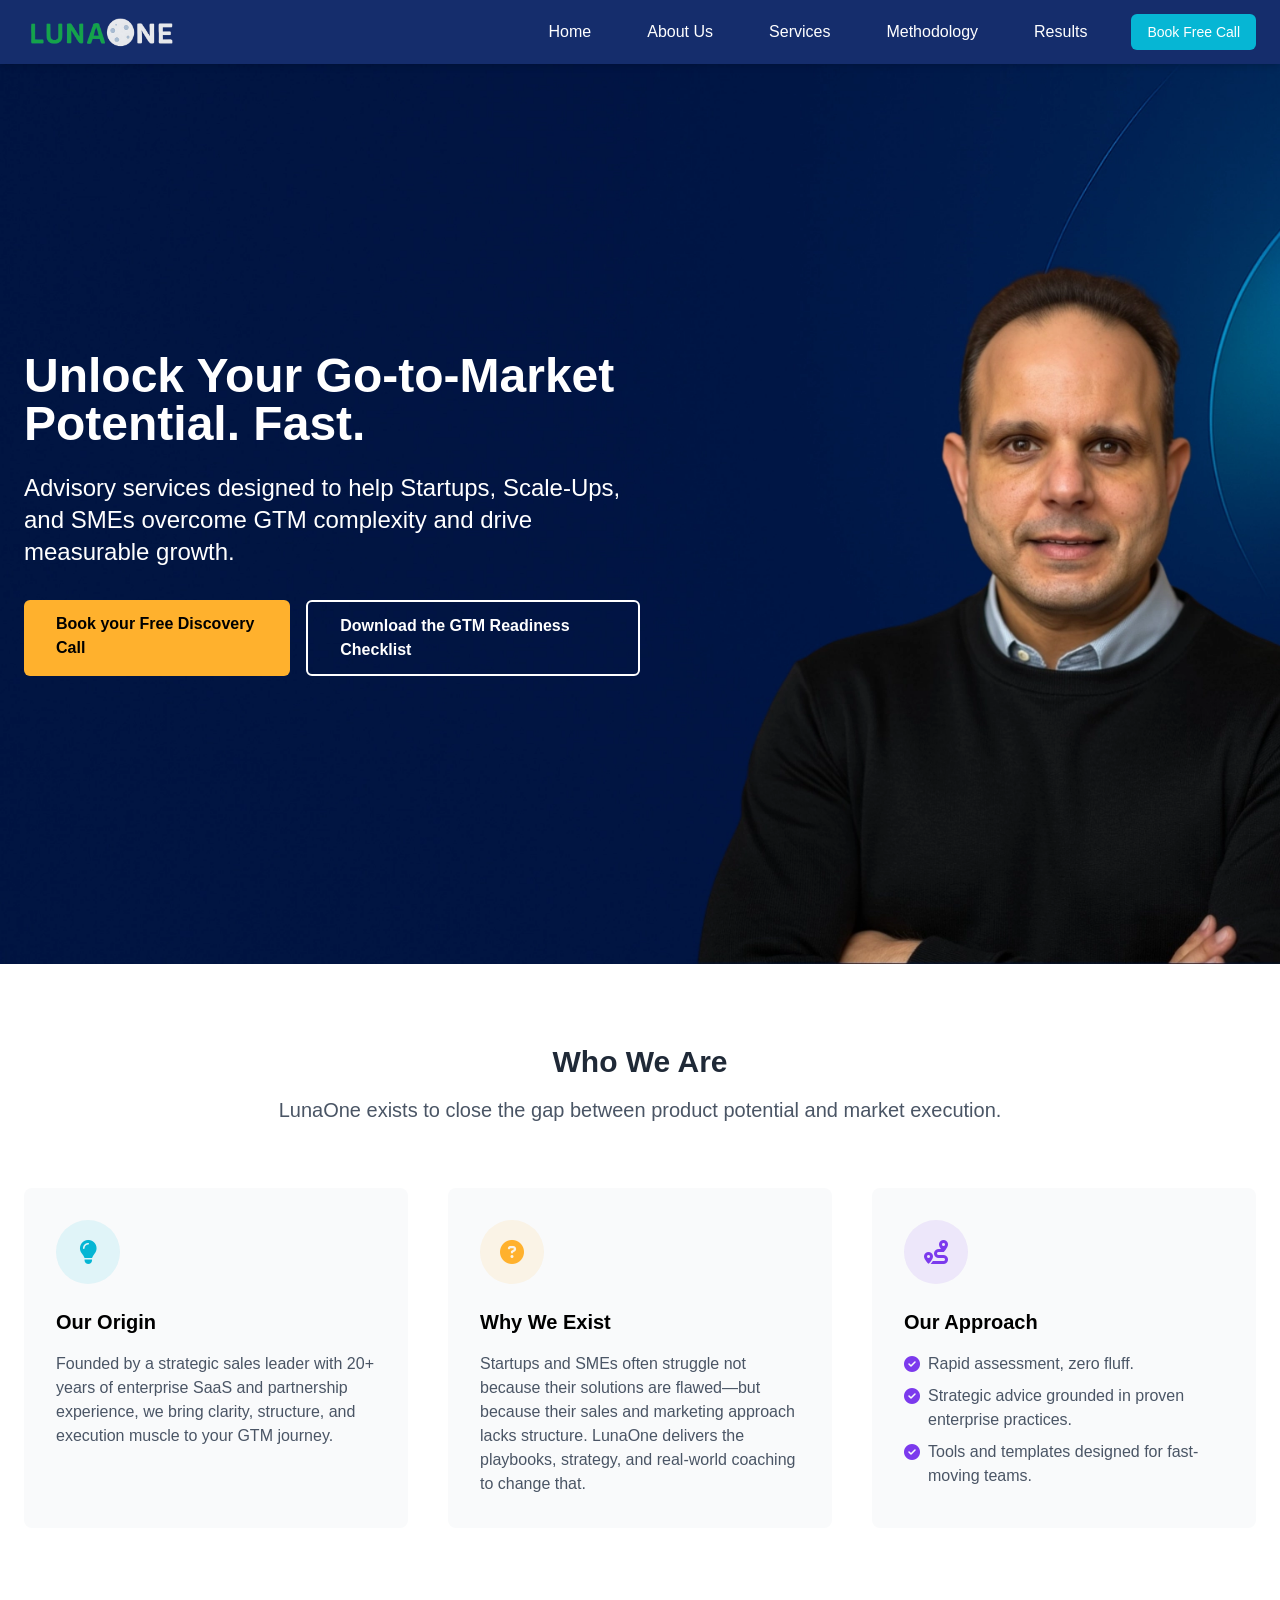
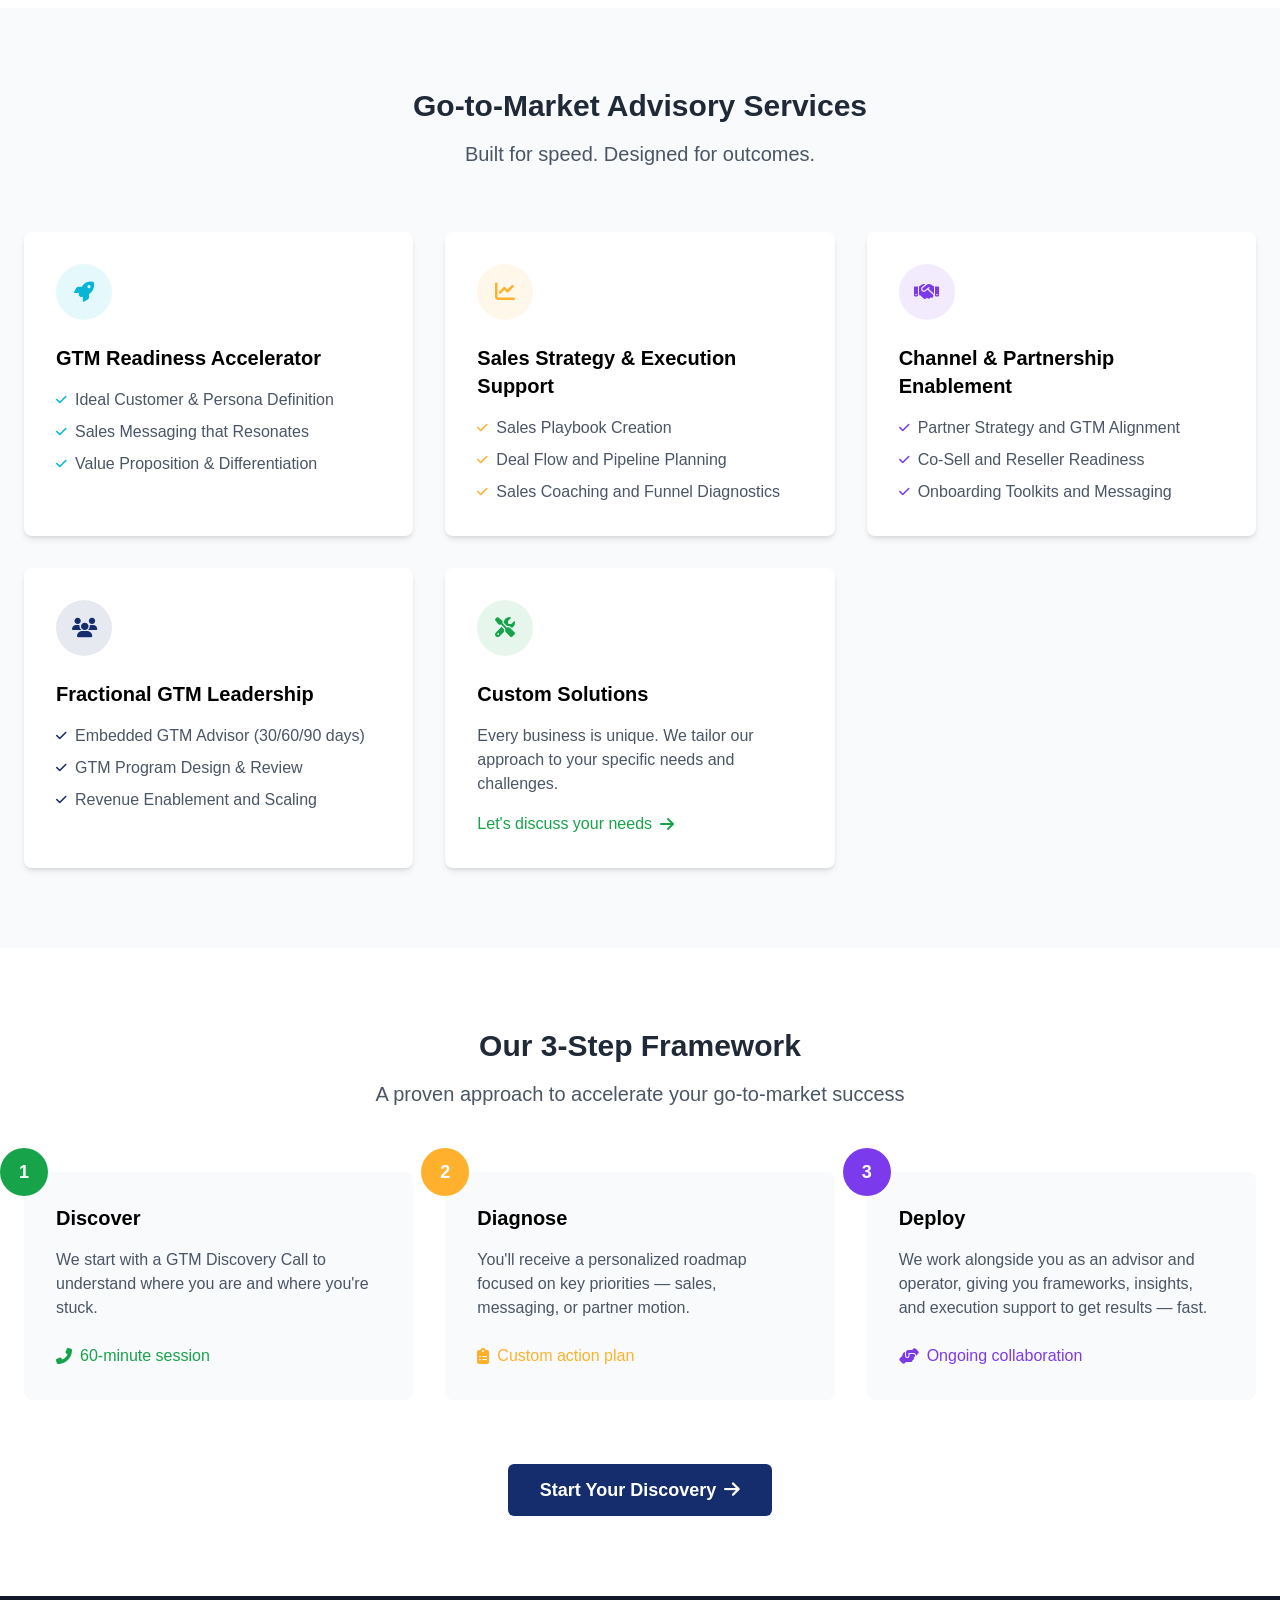
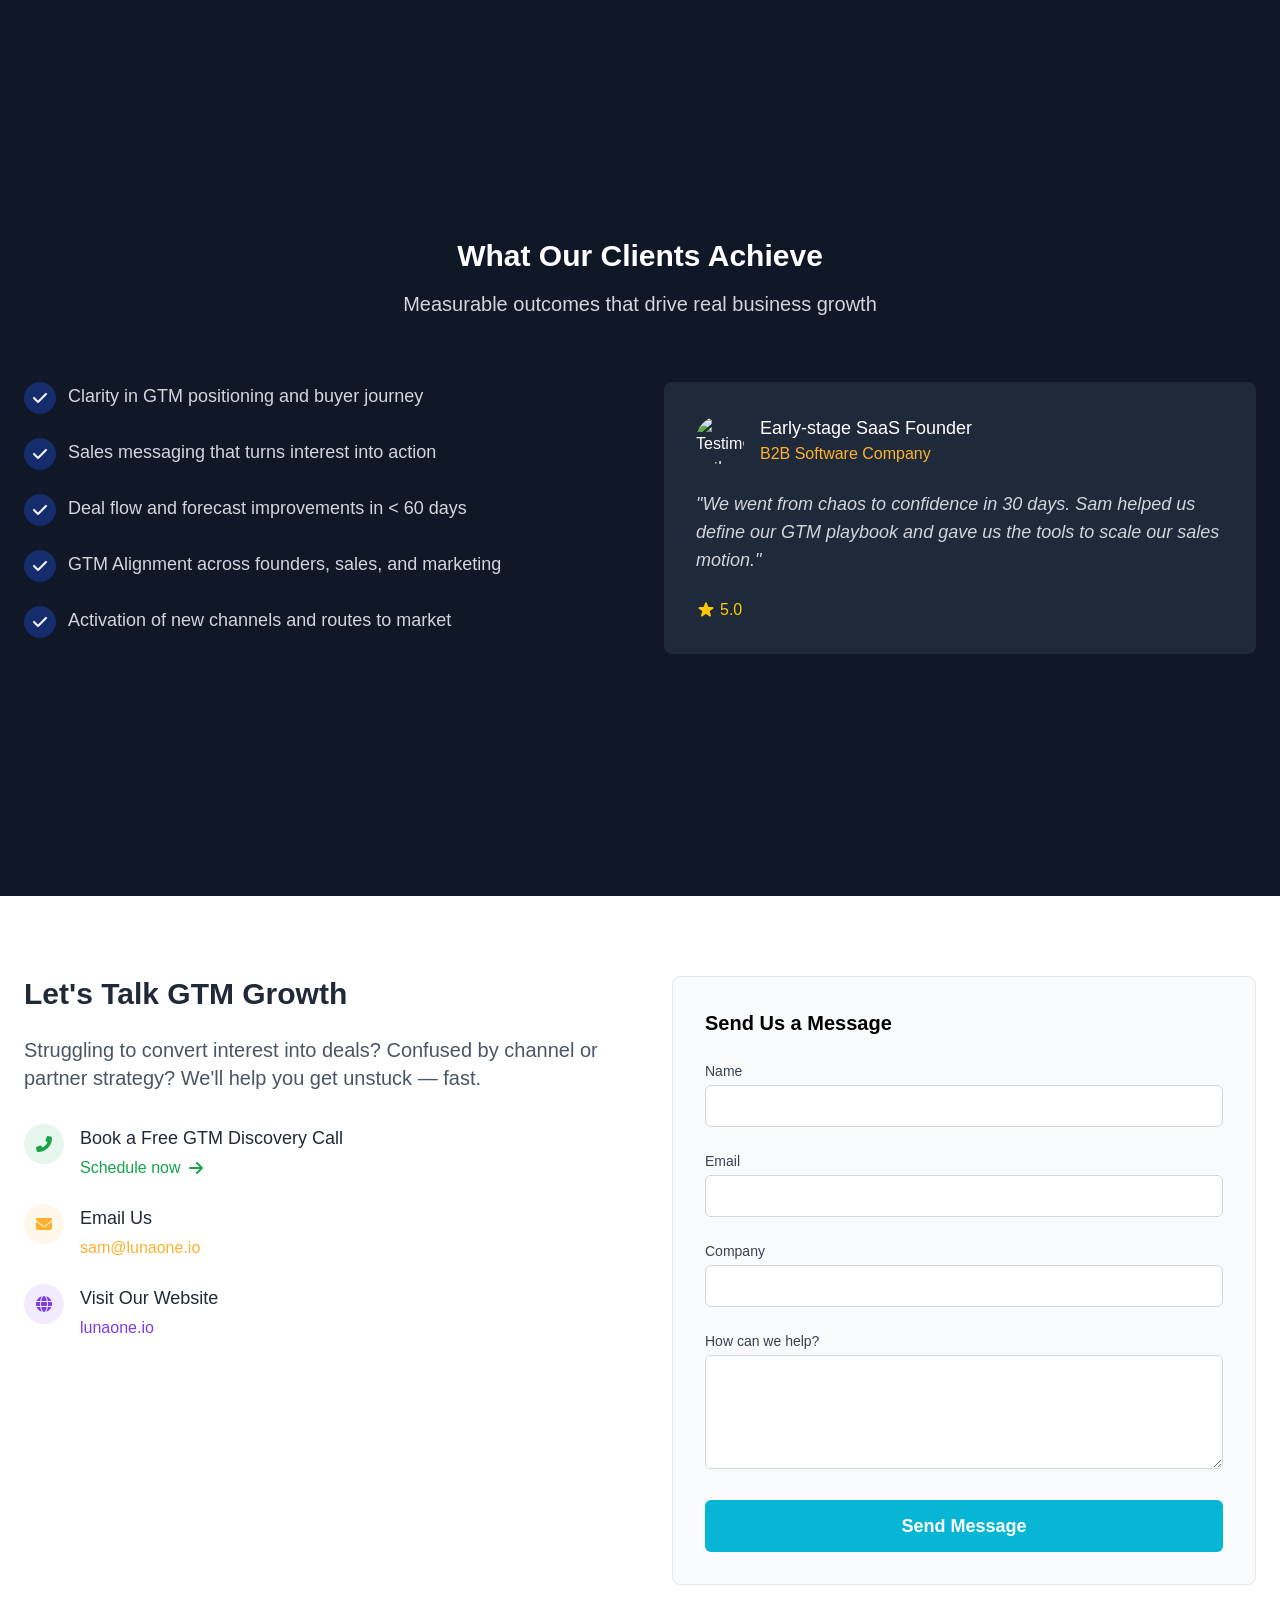
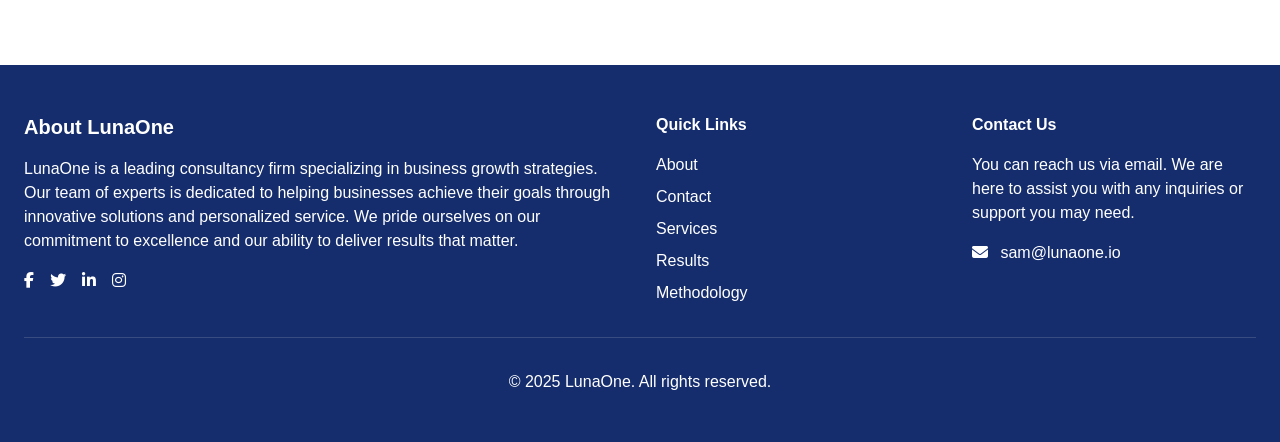
==== commit 949b1bc2: "changes" ====
--- a/index.html
+++ b/index.html
@@ -34,7 +34,7 @@
           <div class="-mr-2 flex items-center md:hidden">
             <button
               type="button"
-              class="mobile-menu-button inline-flex items-center justify-center p-2 border-white border rounded-md text-white hover:text-gray-500 hover:bg-gray-100 focus:outline-none focus:ring-2 focus:ring-offset-2 focus:ring-primary"
+              class="mobile-menu-button inline-flex items-center justify-center p-2 border-white border rounded-md text-gray-500 bg-gray-100"
             >
               <span class="sr-only">Open main menu</span>
               <svg class="block h-6 w-6" xmlns="http://www.w3.org/2000/svg" fill="none" viewBox="0 0 24 24" stroke="currentColor" aria-hidden="true">
@@ -65,8 +65,8 @@
       <h1 class="text-4xl md:text-5xl font-bold mb-6">Unlock Your Go-to-Market Potential. Fast.</h1>
       <p class="text-xl md:text-2xl mb-8 max-w-3xl">Advisory services designed to help Startups, Scale-Ups, and SMEs overcome GTM complexity and drive measurable growth.</p>
       <div class="flex flex-col md:flex-row gap-4 justify-center md:justify-start">
-        <a href="#contact" class="bg-secondary text-black px-8 py-3 rounded-md font-semibold transition duration-300">Book your Free Discovery Call</a>
-        <a href="#services" class="border-2 border-white px-8 py-3 rounded-md font-semibold hover:bg-white hover:text-primary transition duration-300">Download the GTM Readiness Checklist</a>
+        <a href="#contact" class="bg-secondary text-black px-8 py-3 rounded-md font-bold transition duration-300">Book your Free Discovery Call</a>
+        <a href="#services" class="border-2 border-white px-8 py-3 rounded-md font-bold hover:bg-white hover:text-primary transition duration-300">Download the GTM Readiness Checklist</a>
       </div>
     </div>
 
@@ -84,7 +84,7 @@
         <div class="w-16 h-16 bg-cyan/10 bg-opacity-10 rounded-full flex items-center justify-center mb-6">
           <i class="fas fa-lightbulb text-cyan text-2xl"></i>
         </div>
-        <h3 class="text-xl font-semibold mb-4">Our Origin</h3>
+        <h3 class="text-xl font-bold mb-4">Our Origin</h3>
         <p class="text-gray-600">
           Founded by a strategic sales leader with 20+ years of enterprise SaaS and partnership experience, we bring clarity, structure, and execution muscle to your GTM journey.
         </p>
@@ -94,7 +94,7 @@
         <div class="w-16 h-16 bg-secondary/10 rounded-full flex items-center justify-center mb-6">
           <i class="fas fa-question-circle text-secondary text-2xl"></i>
         </div>
-        <h3 class="text-xl font-semibold mb-4">Why We Exist</h3>
+        <h3 class="text-xl font-bold mb-4">Why We Exist</h3>
         <p class="text-gray-600">
           Startups and SMEs often struggle not because their solutions are flawed—but because their sales and marketing approach lacks structure. LunaOne delivers the playbooks, strategy, and
           real-world coaching to change that.
@@ -105,7 +105,7 @@
         <div class="w-16 h-16 bg-accent/10 rounded-full flex items-center justify-center mb-6">
           <i class="fas fa-route text-accent text-2xl"></i>
         </div>
-        <h3 class="text-xl font-semibold mb-4">Our Approach</h3>
+        <h3 class="text-xl font-bold mb-4">Our Approach</h3>
         <ul class="text-gray-600 space-y-2">
           <li class="flex items-start">
             <i class="fas fa-check-circle text-accent mt-1 mr-2"></i>
@@ -137,7 +137,7 @@
         <div class="w-14 h-14 bg-cyan/10 rounded-full flex items-center justify-center mb-6">
           <i class="fas fa-rocket text-cyan text-xl"></i>
         </div>
-        <h3 class="text-xl font-semibold mb-4">GTM Readiness Accelerator</h3>
+        <h3 class="text-xl font-bold mb-4">GTM Readiness Accelerator</h3>
         <ul class="text-gray-600 space-y-2">
           <li class="flex items-start">
             <i class="fas fa-check text-cyan text-xs mt-1.5 mr-2"></i>
@@ -158,7 +158,7 @@
         <div class="w-14 h-14 bg-secondary/10 rounded-full flex items-center justify-center mb-6">
           <i class="fas fa-chart-line text-secondary text-xl"></i>
         </div>
-        <h3 class="text-xl font-semibold mb-4">Sales Strategy & Execution Support</h3>
+        <h3 class="text-xl font-bold mb-4">Sales Strategy & Execution Support</h3>
         <ul class="text-gray-600 space-y-2">
           <li class="flex items-start">
             <i class="fas fa-check text-secondary text-xs mt-1.5 mr-2"></i>
@@ -179,7 +179,7 @@
         <div class="w-14 h-14 bg-accent/10 rounded-full flex items-center justify-center mb-6">
           <i class="fas fa-handshake text-accent text-xl"></i>
         </div>
-        <h3 class="text-xl font-semibold mb-4">Channel & Partnership Enablement</h3>
+        <h3 class="text-xl font-bold mb-4">Channel & Partnership Enablement</h3>
         <ul class="text-gray-600 space-y-2">
           <li class="flex items-start">
             <i class="fas fa-check text-accent text-xs mt-1.5 mr-2"></i>
@@ -200,7 +200,7 @@
         <div class="w-14 h-14 bg-primary/10 rounded-full flex items-center justify-center mb-6">
           <i class="fas fa-users text-primary text-xl"></i>
         </div>
-        <h3 class="text-xl font-semibold mb-4">Fractional GTM Leadership</h3>
+        <h3 class="text-xl font-bold mb-4">Fractional GTM Leadership</h3>
         <ul class="text-gray-600 space-y-2">
           <li class="flex items-start">
             <i class="fas fa-check text-primary text-xs mt-1.5 mr-2"></i>
@@ -221,7 +221,7 @@
         <div class="w-14 h-14 bg-success/10 rounded-full flex items-center justify-center mb-6">
           <i class="fas fa-tools text-success text-xl"></i>
         </div>
-        <h3 class="text-xl font-semibold mb-4">Custom Solutions</h3>
+        <h3 class="text-xl font-bold mb-4">Custom Solutions</h3>
         <p class="text-gray-600 mb-4">Every business is unique. We tailor our approach to your specific needs and challenges.</p>
         <a href="#contact" class="btn-primary inline-flex items-center text-success font-medium hover:text-success-dark">
           Let's discuss your needs
@@ -242,7 +242,7 @@
     <div class="grid md:grid-cols-3 gap-8">
       <div class="bg-gray-50 p-8 rounded-lg relative">
         <div class="absolute -top-6 -left-6 w-12 h-12 bg-success rounded-full flex items-center justify-center text-white font-bold text-lg">1</div>
-        <h3 class="text-xl font-semibold mb-4">Discover</h3>
+        <h3 class="text-xl font-bold mb-4">Discover</h3>
         <p class="text-gray-600 mb-6">We start with a GTM Discovery Call to understand where you are and where you're stuck.</p>
         <div class="flex items-center text-success font-medium">
           <i class="fas fa-phone-alt mr-2"></i>
@@ -252,7 +252,7 @@
 
       <div class="bg-gray-50 p-8 rounded-lg relative">
         <div class="absolute -top-6 -left-6 w-12 h-12 bg-secondary rounded-full flex items-center justify-center text-white font-bold text-lg">2</div>
-        <h3 class="text-xl font-semibold mb-4">Diagnose</h3>
+        <h3 class="text-xl font-bold mb-4">Diagnose</h3>
         <p class="text-gray-600 mb-6">You'll receive a personalized roadmap focused on key priorities — sales, messaging, or partner motion.</p>
         <div class="flex items-center text-secondary font-medium">
           <i class="fas fa-clipboard-list mr-2"></i>
@@ -262,7 +262,7 @@
 
       <div class="bg-gray-50 p-8 rounded-lg relative">
         <div class="absolute -top-6 -left-6 w-12 h-12 bg-accent rounded-full flex items-center justify-center text-white font-bold text-lg">3</div>
-        <h3 class="text-xl font-semibold mb-4">Deploy</h3>
+        <h3 class="text-xl font-bold mb-4">Deploy</h3>
         <p class="text-gray-600 mb-6">We work alongside you as an advisor and operator, giving you frameworks, insights, and execution support to get results — fast.</p>
         <div class="flex items-center text-accent font-medium">
           <i class="fas fa-hands-helping mr-2"></i>
@@ -272,7 +272,7 @@
     </div>
 
     <div class="text-center mt-16">
-      <a href="#contact" class="btn-primary inline-flex items-center bg-primary text-white px-8 py-3 rounded-md text-lg font-semibold">
+      <a href="#contact" class="btn-primary inline-flex items-center bg-primary text-white px-8 py-3 rounded-md text-lg font-bold">
         Start Your Discovery
         <i class="fas fa-arrow-right ml-2"></i>
       </a>
@@ -379,7 +379,7 @@
             </div>
             <div class="ml-4">
               <h3 class="text-lg font-medium text-dark mb-1">Book a Free GTM Discovery Call</h3>
-              <a href="#" class="btn-primary inline-flex items-center text-success font-medium hover:text-success-dark">
+              <a href="https://outlook.office.com/bookwithme/user/73473d979fdb45c1af2b0d082dca1254@lunaone.io/meetingtype/lbTjNiB04kqiYuxgdanpuw2?anonymous&ep=mCardFromTile" class="btn-primary inline-flex items-center text-success font-medium hover:text-success-dark">
                 Schedule now
                 <i class="fas fa-arrow-right ml-2"></i>
               </a>
@@ -413,7 +413,7 @@
       </div>
 
       <div class="bg-gray-50 p-8 rounded-lg border border-gray-200">
-        <h3 class="text-xl font-semibold mb-6">Send Us a Message</h3>
+        <h3 class="text-xl font-bold mb-6">Send Us a Message</h3>
         <form action="https://formspree.io/f/xqabaegq" method="POST" class="space-y-6">
           <div class="mb-6">
             <label for="name" class="block text-sm font-medium text-gray-700 mb-1">Name</label>
@@ -432,7 +432,7 @@
             <textarea id="message" name="message" rows="4" class="w-full px-4 py-2 border bg-white border-gray-300 rounded-md focus:ring-primary focus:border-primary" required></textarea>
           </div>
           <input type="text" name="_gotcha" style="display:none" />
-          <button type="submit" class="btn-primary w-full bg-cyan hover:bg-primary text-white px-6 py-3 rounded-md text-lg font-semibold cursor-pointer">Send Message</button>
+          <button type="submit" class="btn-primary w-full bg-cyan hover:bg-primary text-white px-6 py-3 rounded-md text-lg font-bold cursor-pointer">Send Message</button>
         </form>
       </div>
     </div>
@@ -456,7 +456,7 @@
                 </div>
 
                 <div class="lg:col-span-3">
-                    <h4 class="font-semibold mb-4">Quick Links</h4>
+                    <h4 class="font-bold mb-4">Quick Links</h4>
                     <ul class="space-y-2">
                         <li><a href="/#about" class="text-white">About</a></li>
                         <li><a href="/#contact" class="text-white">Contact</a></li>
@@ -467,7 +467,7 @@
                 </div>
 
                 <div class="lg:col-span-3">
-                    <h4 class="font-semibold mb-4">Contact Us</h4>
+                    <h4 class="font-bold mb-4">Contact Us</h4>
                     <p class="text-white">
                       You can reach us via email. We are here to assist you with any inquiries or support you may need.
                     </p>
@@ -482,7 +482,9 @@
                 </div>
             </div>
 
-            <div class="border-t border-white mt-8 pt-8 flex flex-col md:flex-row justify-center items-center">
+            <hr class="mt-8 opacity-15" />
+
+            <div class="pt-8 flex flex-col md:flex-row justify-center items-center">
                 <p>© 2025 LunaOne. All rights reserved.</p>
             </div>
         </div>
--- a/assets/css/style.css
+++ b/assets/css/style.css
@@ -490,10 +490,6 @@
     border-style: var(--tw-border-style);
     border-width: 2px;
   }
-  .border-t {
-    border-top-style: var(--tw-border-style);
-    border-top-width: 1px;
-  }
   .border-gray-200 {
     border-color: var(--color-gray-200);
   }
@@ -527,6 +523,9 @@
   .bg-gray-50 {
     background-color: var(--color-gray-50);
   }
+  .bg-gray-100 {
+    background-color: var(--color-gray-100);
+  }
   .bg-gray-800 {
     background-color: var(--color-gray-800);
   }
@@ -674,6 +673,9 @@
   .text-gray-300 {
     color: var(--color-gray-300);
   }
+  .text-gray-500 {
+    color: var(--color-gray-500);
+  }
   .text-gray-600 {
     color: var(--color-gray-600);
   }
@@ -697,6 +699,9 @@
   }
   .italic {
     font-style: italic;
+  }
+  .opacity-15 {
+    opacity: 15%;
   }
   .shadow-md {
     --tw-shadow: 0 4px 6px -1px var(--tw-shadow-color, rgb(0 0 0 / 0.1)), 0 2px 4px -2px var(--tw-shadow-color, rgb(0 0 0 / 0.1));
@@ -710,13 +715,6 @@
   .duration-300 {
     --tw-duration: 300ms;
     transition-duration: 300ms;
-  }
-  .hover\:bg-gray-100 {
-    &:hover {
-      @media (hover: hover) {
-        background-color: var(--color-gray-100);
-      }
-    }
   }
   .hover\:bg-primary {
     &:hover {
@@ -732,13 +730,6 @@
       }
     }
   }
-  .hover\:text-gray-500 {
-    &:hover {
-      @media (hover: hover) {
-        color: var(--color-gray-500);
-      }
-    }
-  }
   .hover\:text-primary {
     &:hover {
       @media (hover: hover) {
@@ -751,27 +742,9 @@
       border-color: var(--color-primary);
     }
   }
-  .focus\:ring-2 {
-    &:focus {
-      --tw-ring-shadow: var(--tw-ring-inset,) 0 0 0 calc(2px + var(--tw-ring-offset-width)) var(--tw-ring-color, currentcolor);
-      box-shadow: var(--tw-inset-shadow), var(--tw-inset-ring-shadow), var(--tw-ring-offset-shadow), var(--tw-ring-shadow), var(--tw-shadow);
-    }
-  }
   .focus\:ring-primary {
     &:focus {
       --tw-ring-color: var(--color-primary);
-    }
-  }
-  .focus\:ring-offset-2 {
-    &:focus {
-      --tw-ring-offset-width: 2px;
-      --tw-ring-offset-shadow: var(--tw-ring-inset,) 0 0 0 var(--tw-ring-offset-width) var(--tw-ring-offset-color);
-    }
-  }
-  .focus\:outline-none {
-    &:focus {
-      --tw-outline-style: none;
-      outline-style: none;
     }
   }
   .sm\:flex-row {
